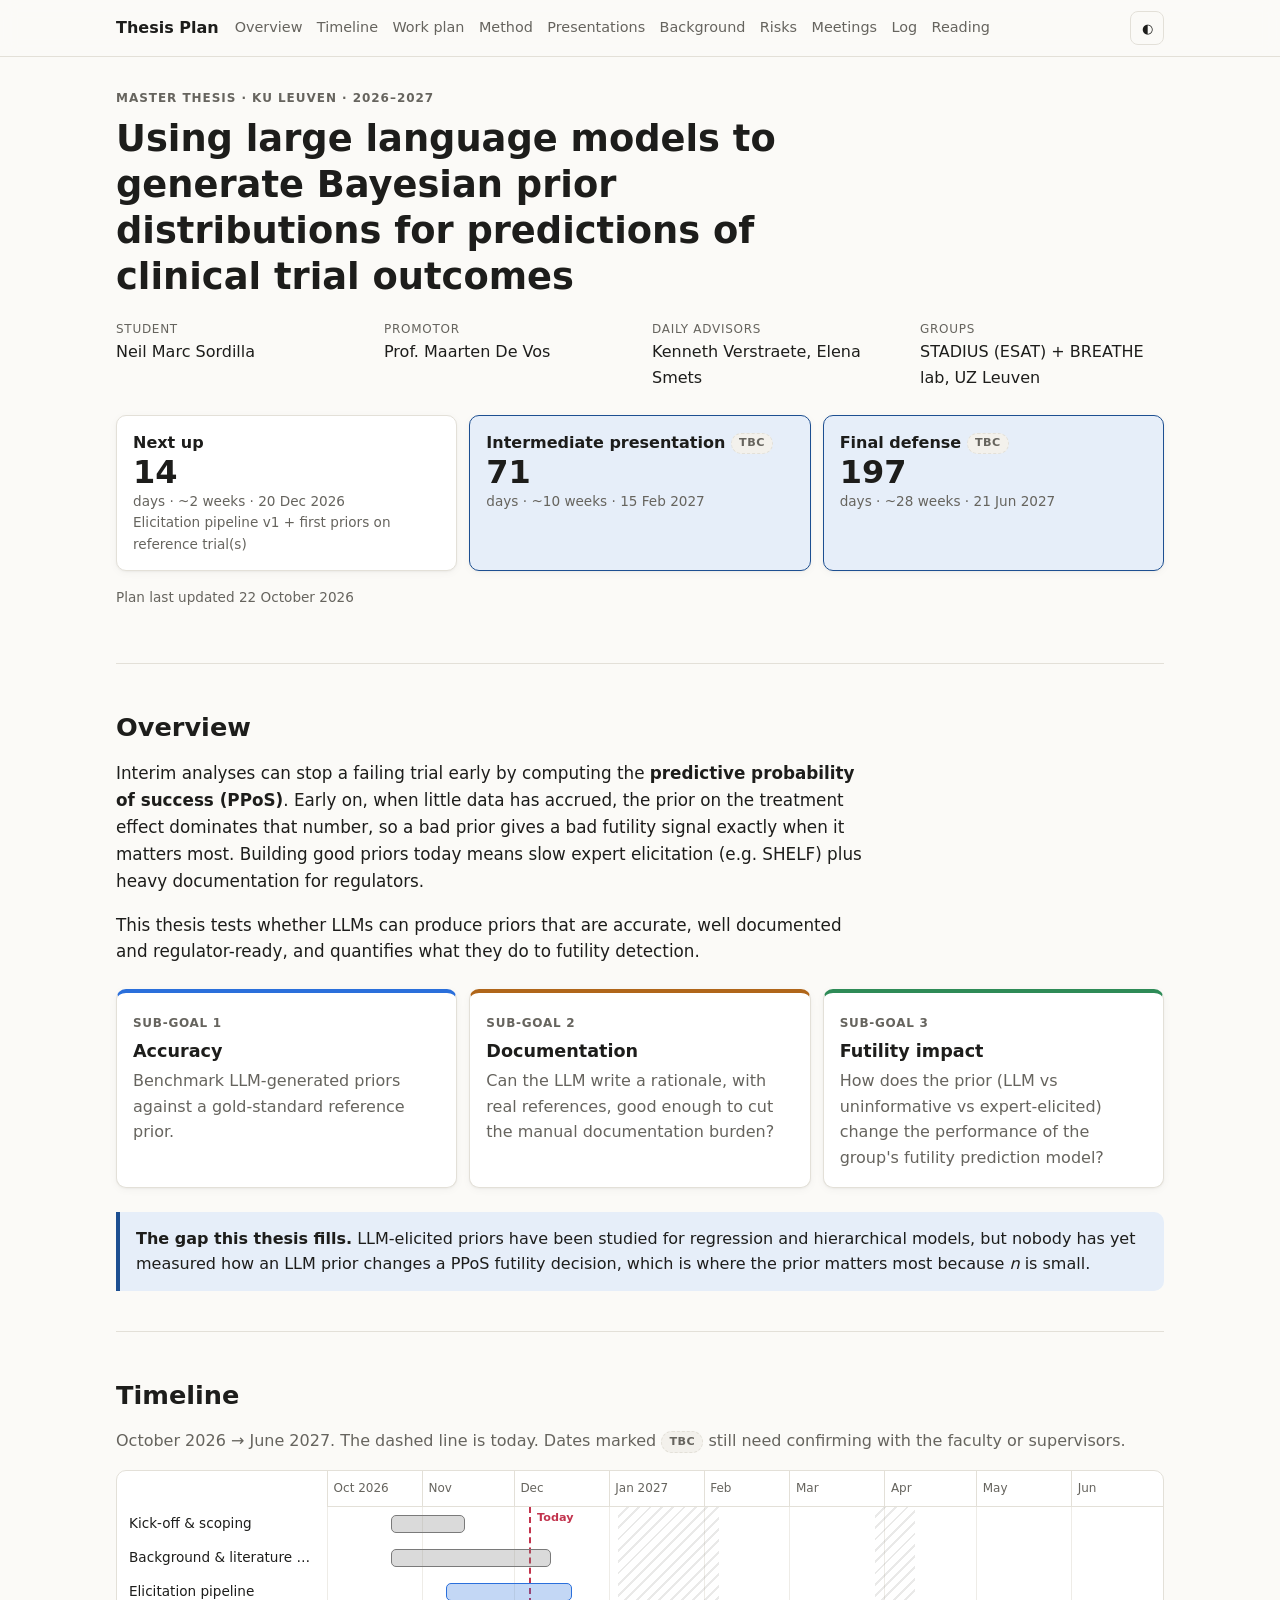
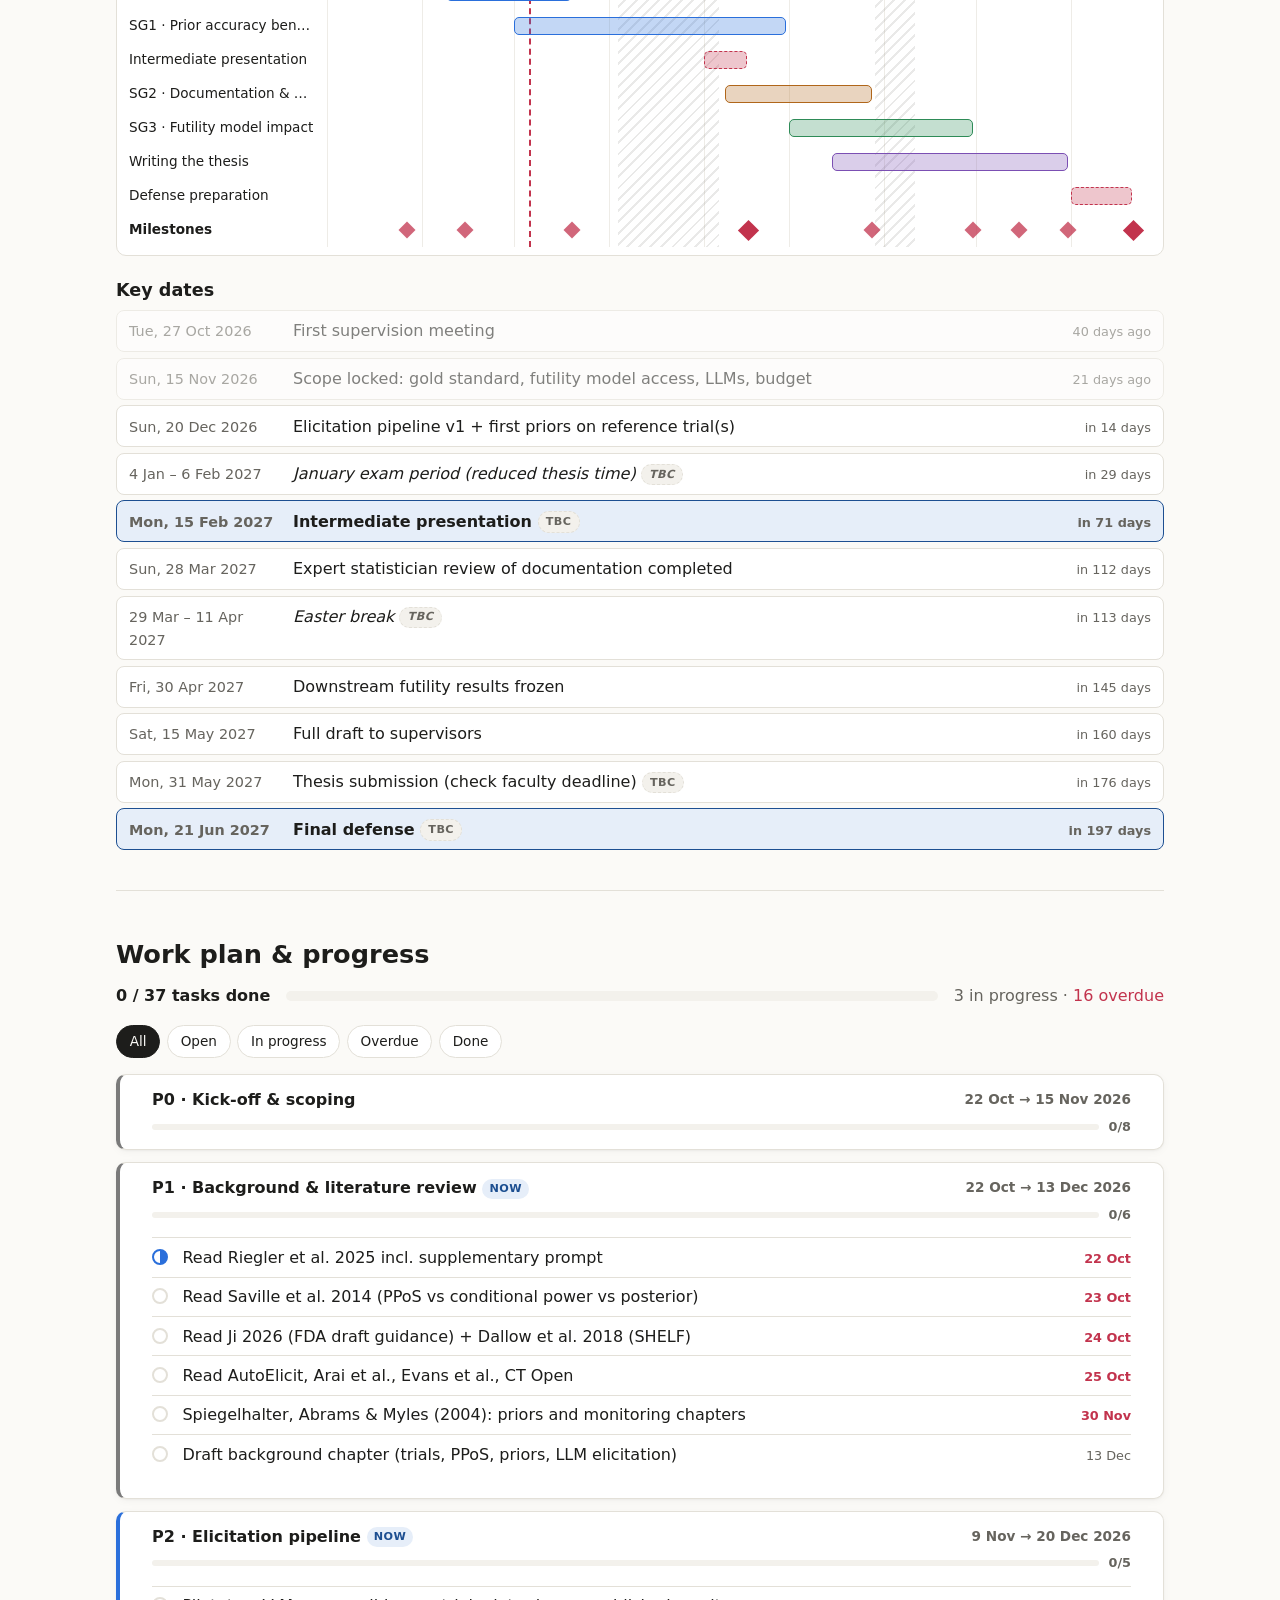
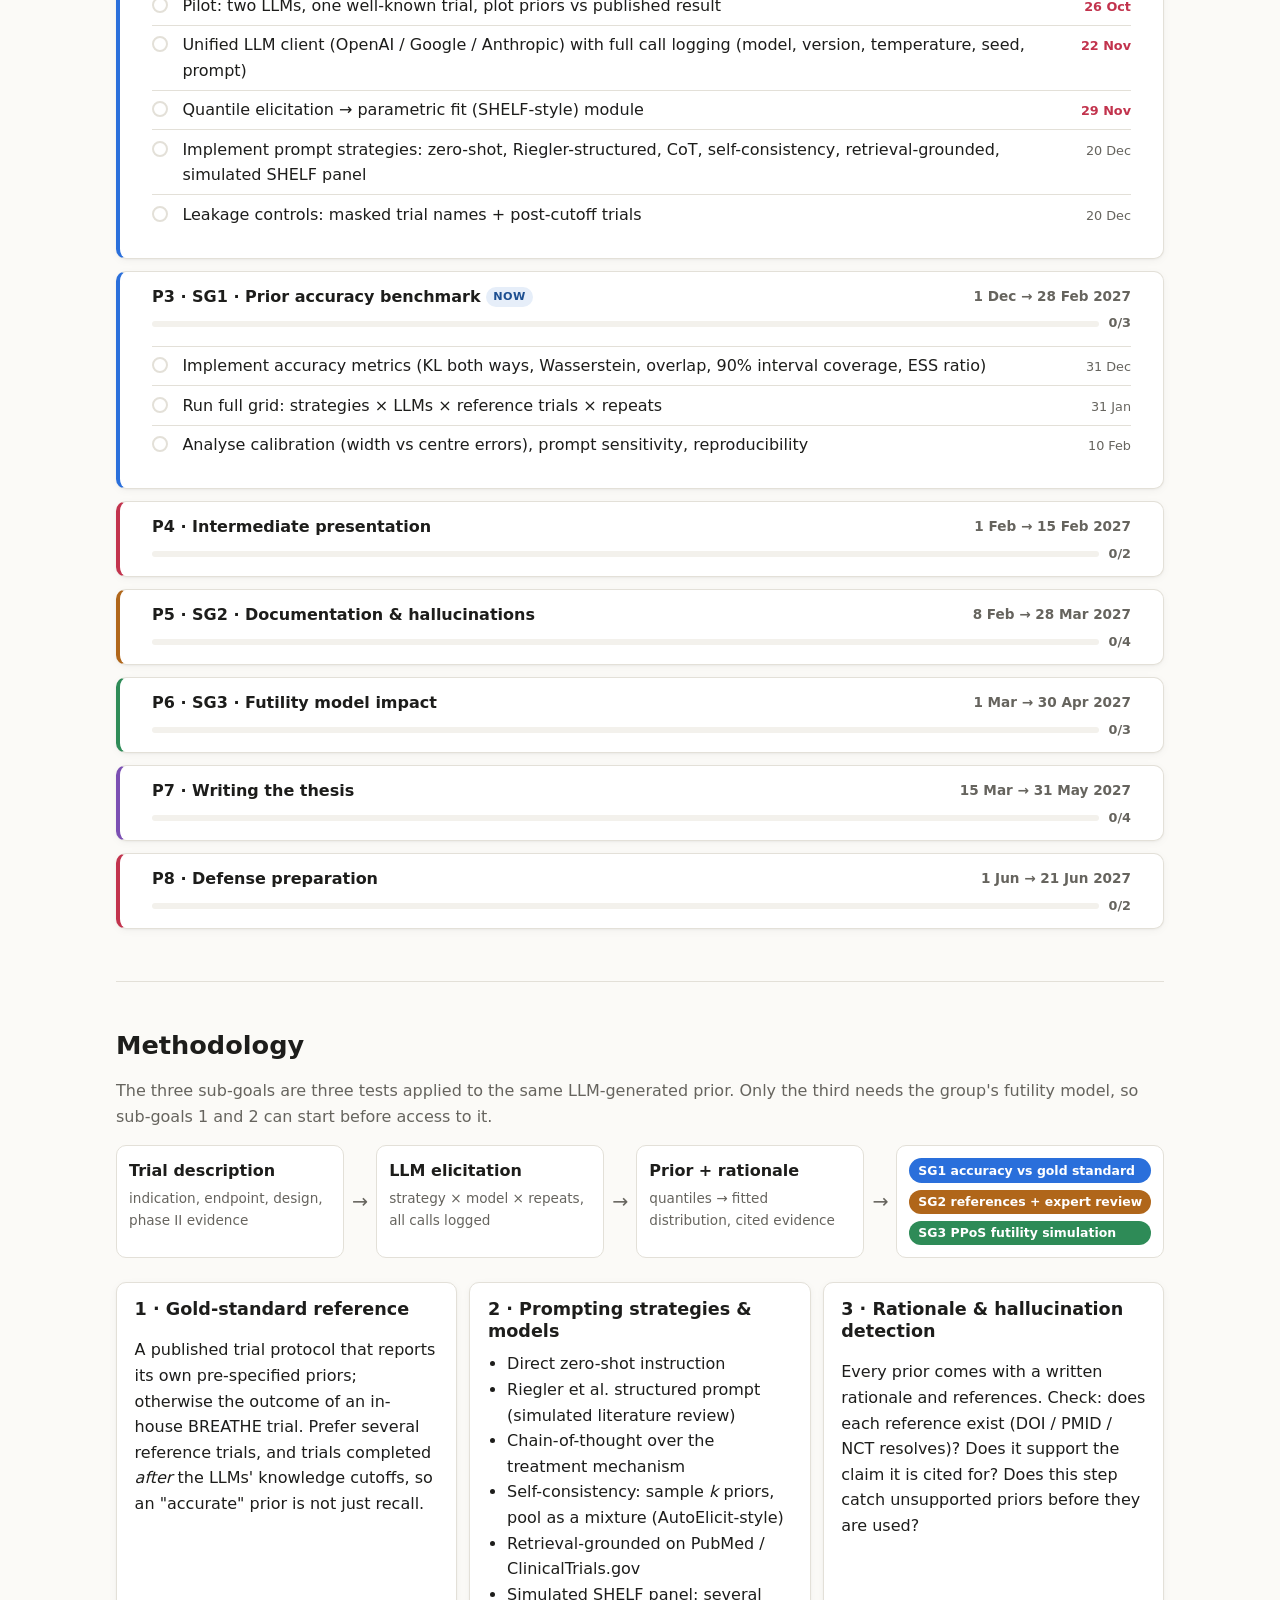
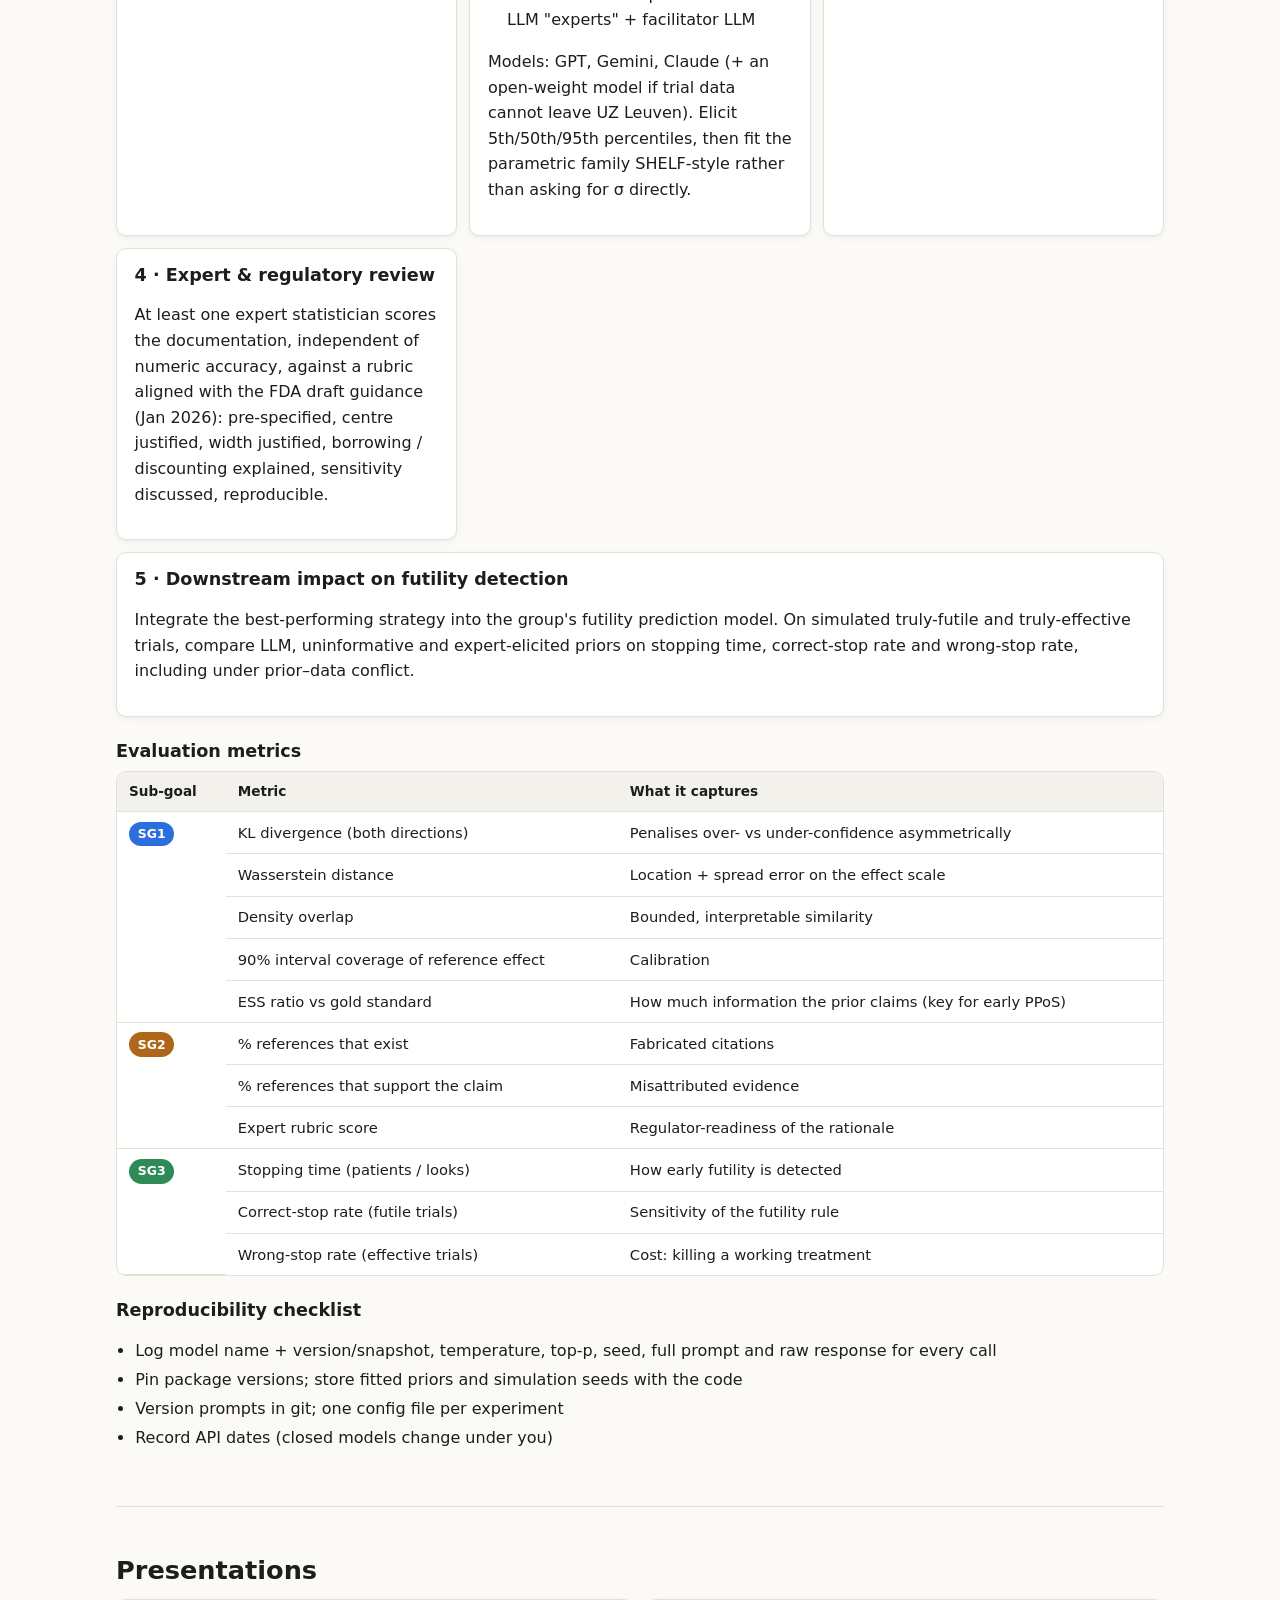
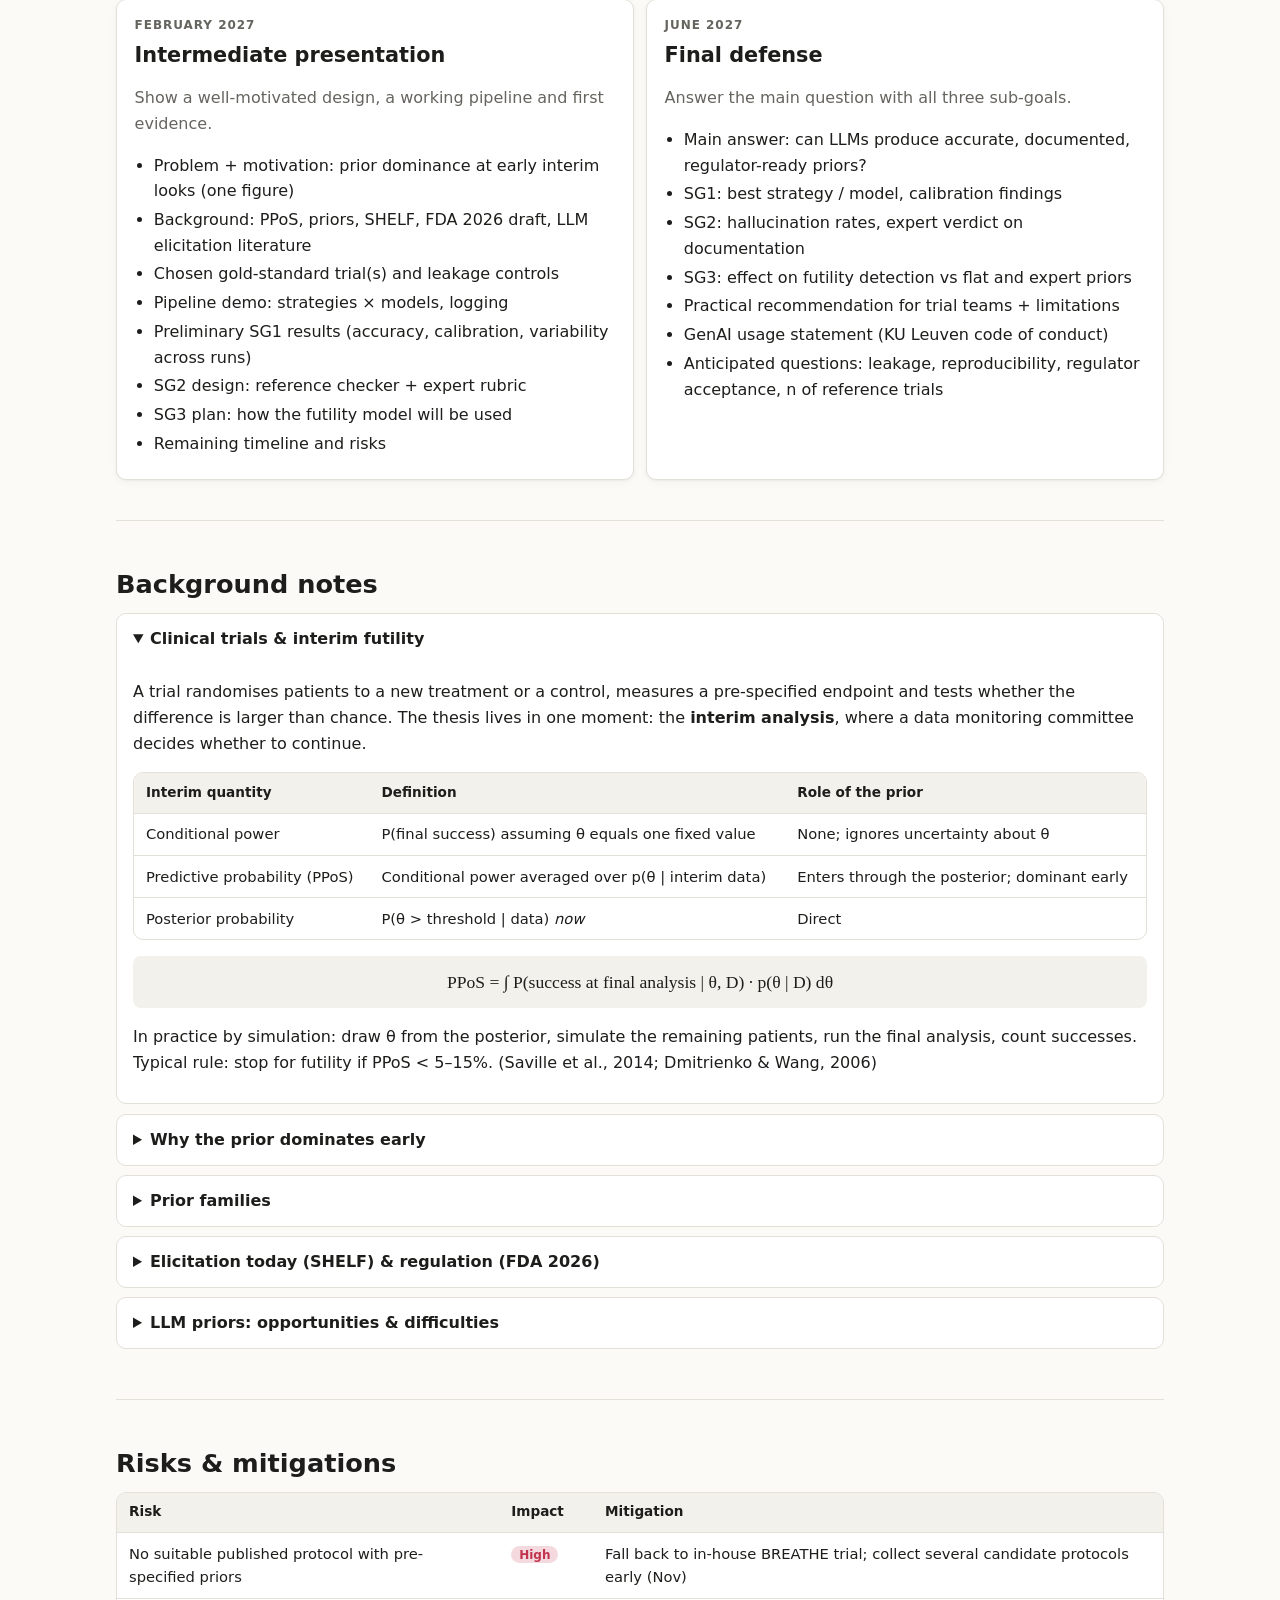
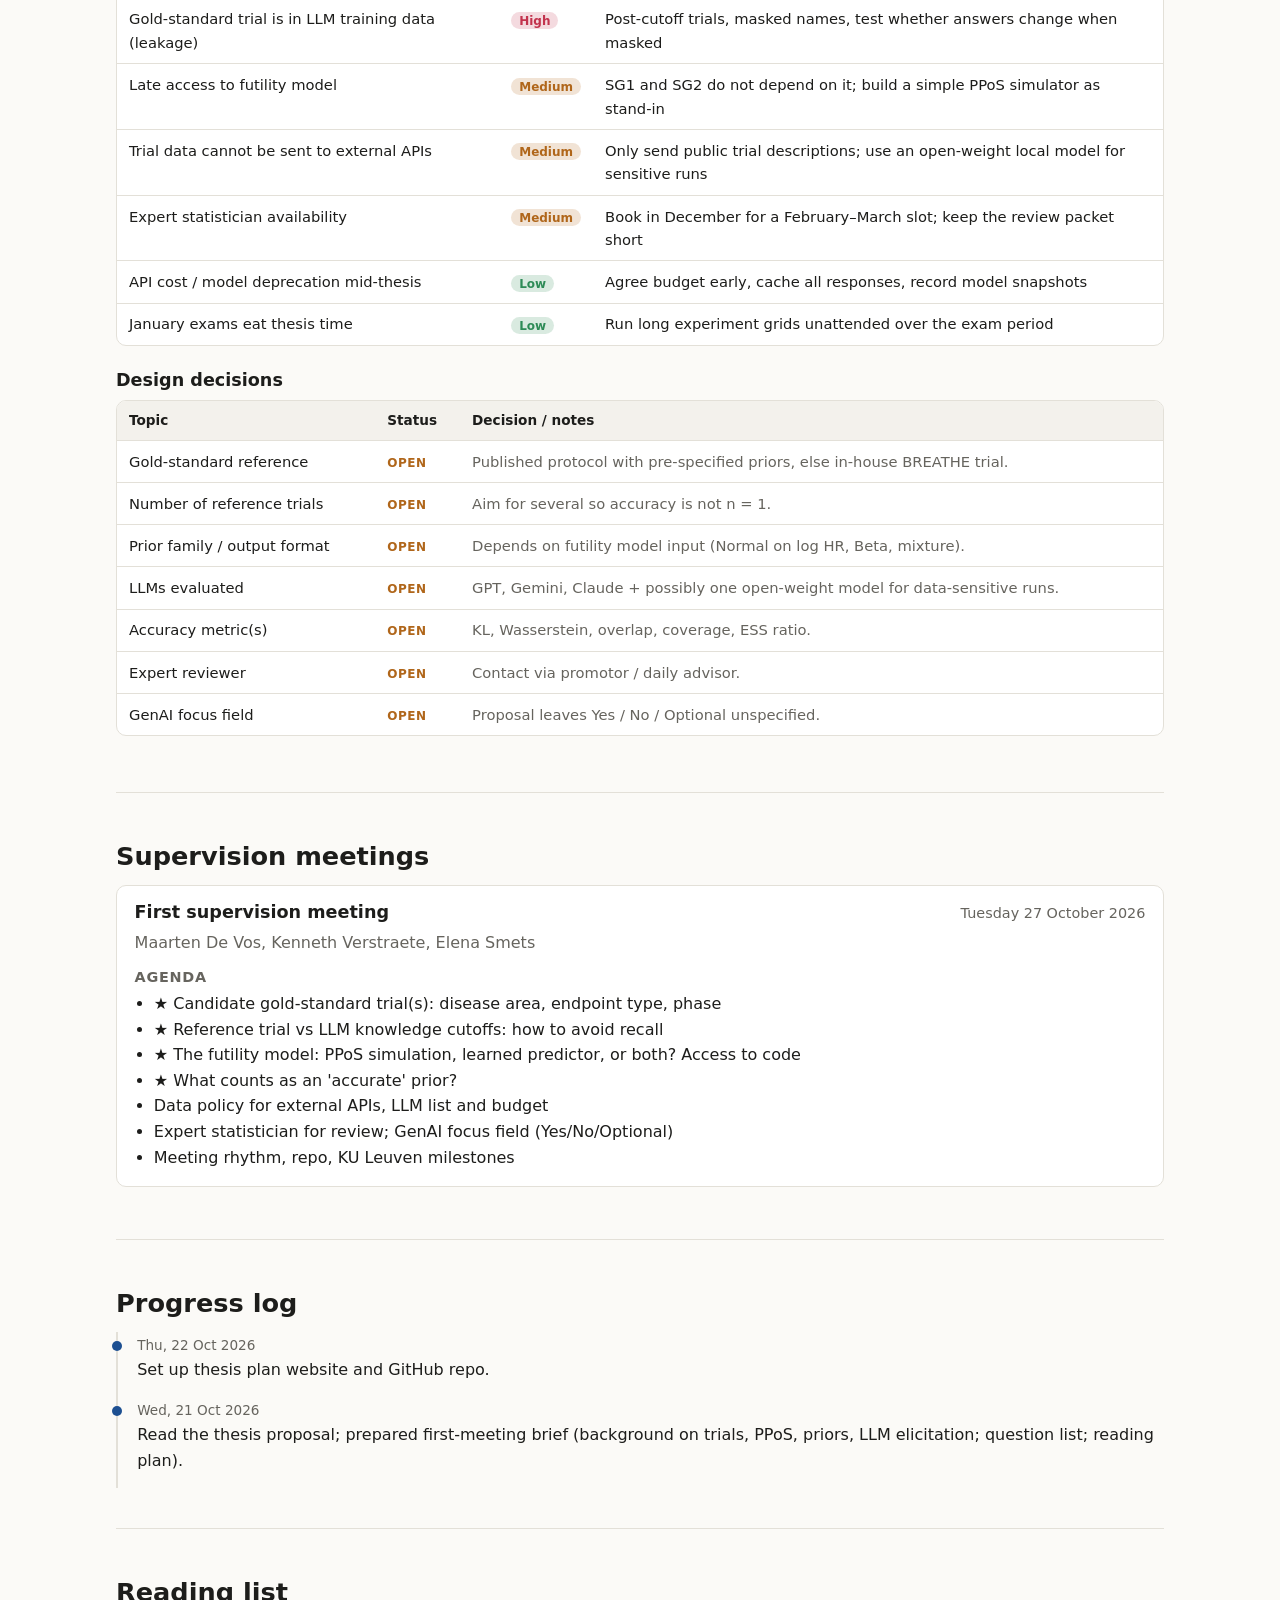
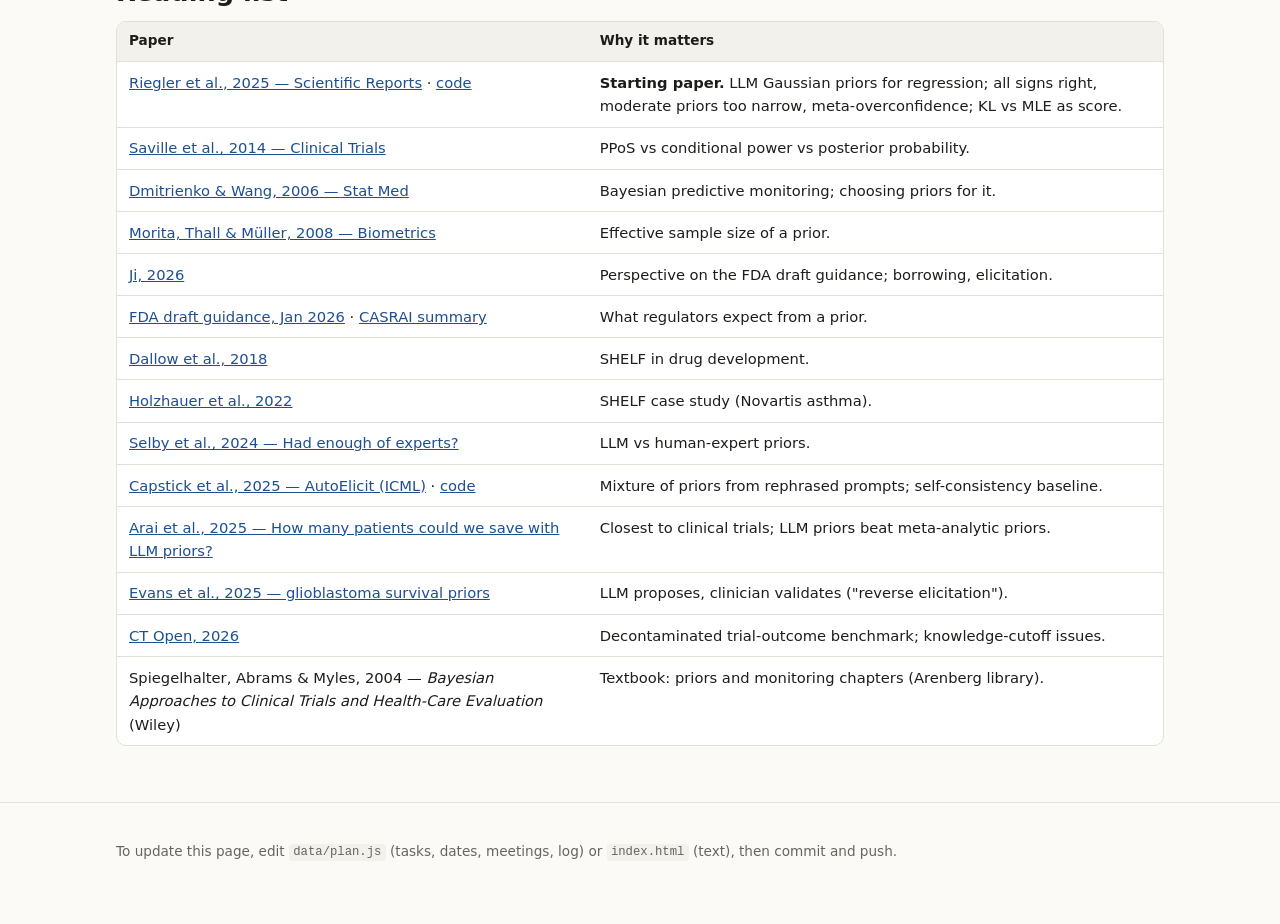
==== index.html @ 246ec93b "Initial thesis plan website Co-Authored-By: Claude Opus 5.5 <noreply@anthropic.com>" ====
<!doctype html>
<html lang="en">
<head>
  <meta charset="utf-8">
  <meta name="viewport" content="width=device-width, initial-scale=1">
  <title>Thesis Plan · LLM Priors</title>
  <meta name="description" content="Master thesis plan: using large language models to generate Bayesian prior distributions for predictions of clinical trial outcomes (KU Leuven, 2026–2027).">
  <link rel="stylesheet" href="assets/style.css">
  <script src="data/plan.js" defer></script>
  <script src="assets/app.js" defer></script>
</head>
<body>
  <header class="site-header">
    <div class="wrap header-inner">
      <a class="brand" href="#top">Thesis Plan</a>
      <nav class="nav" aria-label="Sections">
        <a href="#overview">Overview</a>
        <a href="#timeline">Timeline</a>
        <a href="#work">Work plan</a>
        <a href="#method">Method</a>
        <a href="#presentations">Presentations</a>
        <a href="#background">Background</a>
        <a href="#risks">Risks</a>
        <a href="#meetings">Meetings</a>
        <a href="#log">Log</a>
        <a href="#reading">Reading</a>
      </nav>
      <button class="theme-toggle" id="themeToggle" type="button" aria-label="Toggle dark mode">◐</button>
    </div>
  </header>

  <main id="top" class="wrap">
    <!-- HERO -->
    <section class="hero">
      <p class="eyebrow">Master thesis · KU Leuven · 2026–2027</p>
      <h1 id="thesisTitle">Using large language models to generate Bayesian prior distributions for predictions of clinical trial outcomes</h1>
      <dl class="people" id="people"></dl>
      <div class="countdowns" id="countdowns"></div>
      <p class="updated">Plan last updated <span id="lastUpdated"></span></p>
    </section>

    <!-- OVERVIEW -->
    <section id="overview">
      <h2>Overview</h2>
      <div class="lead">
        <p>Interim analyses can stop a failing trial early by computing the <strong>predictive probability of success (PPoS)</strong>. Early on, when little data has accrued, the prior on the treatment effect dominates that number, so a bad prior gives a bad futility signal exactly when it matters most. Building good priors today means slow expert elicitation (e.g. SHELF) plus heavy documentation for regulators.</p>
        <p>This thesis tests whether LLMs can produce priors that are accurate, well documented and regulator-ready, and quantifies what they do to futility detection.</p>
      </div>

      <div class="goals">
        <article class="goal sg1">
          <span class="tag">Sub-goal 1</span>
          <h3>Accuracy</h3>
          <p>Benchmark LLM-generated priors against a gold-standard reference prior.</p>
        </article>
        <article class="goal sg2">
          <span class="tag">Sub-goal 2</span>
          <h3>Documentation</h3>
          <p>Can the LLM write a rationale, with real references, good enough to cut the manual documentation burden?</p>
        </article>
        <article class="goal sg3">
          <span class="tag">Sub-goal 3</span>
          <h3>Futility impact</h3>
          <p>How does the prior (LLM vs uninformative vs expert-elicited) change the performance of the group's futility prediction model?</p>
        </article>
      </div>

      <div class="callout">
        <strong>The gap this thesis fills.</strong> LLM-elicited priors have been studied for regression and hierarchical models, but nobody has yet measured how an LLM prior changes a PPoS futility decision, which is where the prior matters most because <em>n</em> is small.
      </div>
    </section>

    <!-- TIMELINE -->
    <section id="timeline">
      <h2>Timeline</h2>
      <p class="muted">October 2026 → June 2027. The dashed line is today. Dates marked <span class="pill tbc">TBC</span> still need confirming with the faculty or supervisors.</p>
      <div class="gantt-scroll">
        <div class="gantt" id="gantt" role="img" aria-label="Gantt chart of thesis phases"></div>
      </div>
      <h3>Key dates</h3>
      <ol class="milestones" id="milestones"></ol>
    </section>

    <!-- WORK PLAN -->
    <section id="work">
      <h2>Work plan &amp; progress</h2>
      <div class="overall" id="overall"></div>
      <div class="filters" role="group" aria-label="Filter tasks">
        <button type="button" data-filter="all" class="active">All</button>
        <button type="button" data-filter="open">Open</button>
        <button type="button" data-filter="doing">In progress</button>
        <button type="button" data-filter="overdue">Overdue</button>
        <button type="button" data-filter="done">Done</button>
      </div>
      <div id="phases"></div>
    </section>

    <!-- METHOD -->
    <section id="method">
      <h2>Methodology</h2>
      <p class="muted">The three sub-goals are three tests applied to the same LLM-generated prior. Only the third needs the group's futility model, so sub-goals 1 and 2 can start before access to it.</p>

      <div class="flow" aria-label="Pipeline">
        <div class="flow-step"><b>Trial description</b><span>indication, endpoint, design, phase II evidence</span></div>
        <div class="flow-arrow">→</div>
        <div class="flow-step"><b>LLM elicitation</b><span>strategy × model × repeats, all calls logged</span></div>
        <div class="flow-arrow">→</div>
        <div class="flow-step"><b>Prior + rationale</b><span>quantiles → fitted distribution, cited evidence</span></div>
        <div class="flow-arrow">→</div>
        <div class="flow-step split">
          <span class="chip sg1">SG1 accuracy vs gold standard</span>
          <span class="chip sg2">SG2 references + expert review</span>
          <span class="chip sg3">SG3 PPoS futility simulation</span>
        </div>
      </div>

      <div class="grid2">
        <article class="card">
          <h3>1 · Gold-standard reference</h3>
          <p>A published trial protocol that reports its own pre-specified priors; otherwise the outcome of an in-house BREATHE trial. Prefer several reference trials, and trials completed <em>after</em> the LLMs' knowledge cutoffs, so an "accurate" prior is not just recall.</p>
        </article>
        <article class="card">
          <h3>2 · Prompting strategies &amp; models</h3>
          <ul>
            <li>Direct zero-shot instruction</li>
            <li>Riegler et al. structured prompt (simulated literature review)</li>
            <li>Chain-of-thought over the treatment mechanism</li>
            <li>Self-consistency: sample <em>k</em> priors, pool as a mixture (AutoElicit-style)</li>
            <li>Retrieval-grounded on PubMed / ClinicalTrials.gov</li>
            <li>Simulated SHELF panel: several LLM "experts" + facilitator LLM</li>
          </ul>
          <p>Models: GPT, Gemini, Claude (+ an open-weight model if trial data cannot leave UZ Leuven). Elicit 5th/50th/95th percentiles, then fit the parametric family SHELF-style rather than asking for σ directly.</p>
        </article>
        <article class="card">
          <h3>3 · Rationale &amp; hallucination detection</h3>
          <p>Every prior comes with a written rationale and references. Check: does each reference exist (DOI / PMID / NCT resolves)? Does it support the claim it is cited for? Does this step catch unsupported priors before they are used?</p>
        </article>
        <article class="card">
          <h3>4 · Expert &amp; regulatory review</h3>
          <p>At least one expert statistician scores the documentation, independent of numeric accuracy, against a rubric aligned with the FDA draft guidance (Jan 2026): pre-specified, centre justified, width justified, borrowing / discounting explained, sensitivity discussed, reproducible.</p>
        </article>
        <article class="card wide">
          <h3>5 · Downstream impact on futility detection</h3>
          <p>Integrate the best-performing strategy into the group's futility prediction model. On simulated truly-futile and truly-effective trials, compare LLM, uninformative and expert-elicited priors on stopping time, correct-stop rate and wrong-stop rate, including under prior–data conflict.</p>
        </article>
      </div>

      <h3>Evaluation metrics</h3>
      <div class="table-wrap">
        <table>
          <thead><tr><th>Sub-goal</th><th>Metric</th><th>What it captures</th></tr></thead>
          <tbody>
            <tr><td rowspan="5"><span class="chip sg1">SG1</span></td><td>KL divergence (both directions)</td><td>Penalises over- vs under-confidence asymmetrically</td></tr>
            <tr><td>Wasserstein distance</td><td>Location + spread error on the effect scale</td></tr>
            <tr><td>Density overlap</td><td>Bounded, interpretable similarity</td></tr>
            <tr><td>90% interval coverage of reference effect</td><td>Calibration</td></tr>
            <tr><td>ESS ratio vs gold standard</td><td>How much information the prior claims (key for early PPoS)</td></tr>
            <tr><td rowspan="3"><span class="chip sg2">SG2</span></td><td>% references that exist</td><td>Fabricated citations</td></tr>
            <tr><td>% references that support the claim</td><td>Misattributed evidence</td></tr>
            <tr><td>Expert rubric score</td><td>Regulator-readiness of the rationale</td></tr>
            <tr><td rowspan="3"><span class="chip sg3">SG3</span></td><td>Stopping time (patients / looks)</td><td>How early futility is detected</td></tr>
            <tr><td>Correct-stop rate (futile trials)</td><td>Sensitivity of the futility rule</td></tr>
            <tr><td>Wrong-stop rate (effective trials)</td><td>Cost: killing a working treatment</td></tr>
          </tbody>
        </table>
      </div>

      <h3>Reproducibility checklist</h3>
      <ul class="checklist">
        <li>Log model name + version/snapshot, temperature, top-p, seed, full prompt and raw response for every call</li>
        <li>Pin package versions; store fitted priors and simulation seeds with the code</li>
        <li>Version prompts in git; one config file per experiment</li>
        <li>Record API dates (closed models change under you)</li>
      </ul>
    </section>

    <!-- PRESENTATIONS -->
    <section id="presentations">
      <h2>Presentations</h2>
      <div class="grid2">
        <article class="card pres">
          <p class="eyebrow">February 2027</p>
          <h3>Intermediate presentation</h3>
          <p class="muted">Show a well-motivated design, a working pipeline and first evidence.</p>
          <ul class="checklist">
            <li>Problem + motivation: prior dominance at early interim looks (one figure)</li>
            <li>Background: PPoS, priors, SHELF, FDA 2026 draft, LLM elicitation literature</li>
            <li>Chosen gold-standard trial(s) and leakage controls</li>
            <li>Pipeline demo: strategies × models, logging</li>
            <li>Preliminary SG1 results (accuracy, calibration, variability across runs)</li>
            <li>SG2 design: reference checker + expert rubric</li>
            <li>SG3 plan: how the futility model will be used</li>
            <li>Remaining timeline and risks</li>
          </ul>
        </article>
        <article class="card pres">
          <p class="eyebrow">June 2027</p>
          <h3>Final defense</h3>
          <p class="muted">Answer the main question with all three sub-goals.</p>
          <ul class="checklist">
            <li>Main answer: can LLMs produce accurate, documented, regulator-ready priors?</li>
            <li>SG1: best strategy / model, calibration findings</li>
            <li>SG2: hallucination rates, expert verdict on documentation</li>
            <li>SG3: effect on futility detection vs flat and expert priors</li>
            <li>Practical recommendation for trial teams + limitations</li>
            <li>GenAI usage statement (KU Leuven code of conduct)</li>
            <li>Anticipated questions: leakage, reproducibility, regulator acceptance, n of reference trials</li>
          </ul>
        </article>
      </div>
    </section>

    <!-- BACKGROUND -->
    <section id="background">
      <h2>Background notes</h2>

      <details open>
        <summary>Clinical trials &amp; interim futility</summary>
        <p>A trial randomises patients to a new treatment or a control, measures a pre-specified endpoint and tests whether the difference is larger than chance. The thesis lives in one moment: the <strong>interim analysis</strong>, where a data monitoring committee decides whether to continue.</p>
        <div class="table-wrap">
          <table>
            <thead><tr><th>Interim quantity</th><th>Definition</th><th>Role of the prior</th></tr></thead>
            <tbody>
              <tr><td>Conditional power</td><td>P(final success) assuming θ equals one fixed value</td><td>None; ignores uncertainty about θ</td></tr>
              <tr><td>Predictive probability (PPoS)</td><td>Conditional power averaged over p(θ | interim data)</td><td>Enters through the posterior; dominant early</td></tr>
              <tr><td>Posterior probability</td><td>P(θ &gt; threshold | data) <em>now</em></td><td>Direct</td></tr>
            </tbody>
          </table>
        </div>
        <div class="formula">PPoS = ∫ P(success at final analysis | θ, D) · p(θ | D) dθ</div>
        <p>In practice by simulation: draw θ from the posterior, simulate the remaining patients, run the final analysis, count successes. Typical rule: stop for futility if PPoS &lt; 5–15%. (Saville et al., 2014; Dmitrienko &amp; Wang, 2006)</p>
      </details>

      <details>
        <summary>Why the prior dominates early</summary>
        <p>Normal outcome, prior mean μ<sub>0</sub> worth n<sub>0</sub> patients, observed mean x̄ from n patients:</p>
        <div class="formula">posterior mean = (n<sub>0</sub>·μ<sub>0</sub> + n·x̄) / (n<sub>0</sub> + n)</div>
        <p>With a prior worth 40 patients, an interim look at 20 patients puts two thirds of the weight on the prior; at 400 patients it is under 10%. For a Beta(a<sub>0</sub>, b<sub>0</sub>) prior on a response rate, a<sub>0</sub> + b<sub>0</sub> plays the role of n<sub>0</sub>. This is the <strong>effective sample size</strong> (Morita, Thall &amp; Müller, 2008).</p>
      </details>

      <details>
        <summary>Prior families</summary>
        <div class="table-wrap">
          <table>
            <thead><tr><th>Prior</th><th>Idea</th><th>Relevance</th></tr></thead>
            <tbody>
              <tr><td>Non-informative / flat</td><td>Very wide, let the data speak</td><td>Comparison arm in SG3</td></tr>
              <tr><td>Weakly informative</td><td>Rules out absurd values, centre often 0</td><td>What LLMs often default to</td></tr>
              <tr><td>Informative (historical)</td><td>From earlier trials / meta-analyses</td><td>Gold standard may look like this</td></tr>
              <tr><td>Expert-elicited</td><td>Structured expert judgement (SHELF)</td><td>Comparison arm in SG3</td></tr>
              <tr><td>Skeptical / enthusiastic</td><td>Centred on no effect / hoped-for effect</td><td>Sensitivity analyses regulators like</td></tr>
              <tr><td>Power prior</td><td>Historical likelihood raised to α<sub>0</sub> ∈ [0,1]</td><td>A dial an LLM could justify</td></tr>
              <tr><td>Robust MAP / mixture</td><td>w·informative + (1−w)·vague</td><td>Natural hedge for an LLM prior; robust to prior–data conflict</td></tr>
            </tbody>
          </table>
        </div>
      </details>

      <details>
        <summary>Elicitation today (SHELF) &amp; regulation (FDA 2026)</summary>
        <p><strong>SHELF</strong>: train experts, elicit private judgements (quantiles, tertiles, roulette), discuss, agree a consensus prior, write a full record (Dallow et al., 2018). Works well (Holzhauer et al., 2022) but needs trained experts and a facilitator per trial; that cost is what the thesis wants to cut. The R package <code>SHELF</code> fits distributions to elicited quantiles.</p>
        <p><strong>FDA draft guidance</strong> <em>Use of Bayesian Methodology in Clinical Trials of Drug and Biological Products</em> (12 Jan 2026): priors pre-specified with written rationale; discounting and sensitivity analyses for prior–data conflict; operating characteristics by simulation; reproducibility (software, code, seeds). Early futility decisions are named as a use case.</p>
      </details>

      <details>
        <summary>LLM priors: opportunities &amp; difficulties</summary>
        <div class="grid2">
          <div>
            <h4>Opportunities</h4>
            <ul>
              <li>Minutes instead of a multi-week workshop</li>
              <li>Broad literature knowledge; converts OR / HR / rates on the fly</li>
              <li>Writes the rationale regulators ask for</li>
              <li>Ensembles of models / prompts act like an expert panel</li>
              <li>Retrieval and tools ground claims in real evidence</li>
            </ul>
          </div>
          <div>
            <h4>Difficulties</h4>
            <ul>
              <li>Calibration: too narrow or uselessly wide</li>
              <li>Hallucinated or misattributed evidence</li>
              <li>Memorisation / leakage of trial results</li>
              <li>Non-determinism vs pre-specification</li>
              <li>Prompt sensitivity and anchoring</li>
              <li>Numeracy across effect scales</li>
              <li>Publication-driven optimism, the wrong direction for futility</li>
            </ul>
          </div>
        </div>
      </details>
    </section>

    <!-- RISKS -->
    <section id="risks">
      <h2>Risks &amp; mitigations</h2>
      <div class="table-wrap">
        <table>
          <thead><tr><th>Risk</th><th>Impact</th><th>Mitigation</th></tr></thead>
          <tbody>
            <tr><td>No suitable published protocol with pre-specified priors</td><td><span class="sev high">High</span></td><td>Fall back to in-house BREATHE trial; collect several candidate protocols early (Nov)</td></tr>
            <tr><td>Gold-standard trial is in LLM training data (leakage)</td><td><span class="sev high">High</span></td><td>Post-cutoff trials, masked names, test whether answers change when masked</td></tr>
            <tr><td>Late access to futility model</td><td><span class="sev med">Medium</span></td><td>SG1 and SG2 do not depend on it; build a simple PPoS simulator as stand-in</td></tr>
            <tr><td>Trial data cannot be sent to external APIs</td><td><span class="sev med">Medium</span></td><td>Only send public trial descriptions; use an open-weight local model for sensitive runs</td></tr>
            <tr><td>Expert statistician availability</td><td><span class="sev med">Medium</span></td><td>Book in December for a February–March slot; keep the review packet short</td></tr>
            <tr><td>API cost / model deprecation mid-thesis</td><td><span class="sev low">Low</span></td><td>Agree budget early, cache all responses, record model snapshots</td></tr>
            <tr><td>January exams eat thesis time</td><td><span class="sev low">Low</span></td><td>Run long experiment grids unattended over the exam period</td></tr>
          </tbody>
        </table>
      </div>

      <h3>Design decisions</h3>
      <div class="table-wrap">
        <table>
          <thead><tr><th>Topic</th><th>Status</th><th>Decision / notes</th></tr></thead>
          <tbody id="decisions"></tbody>
        </table>
      </div>
    </section>

    <!-- MEETINGS -->
    <section id="meetings">
      <h2>Supervision meetings</h2>
      <div id="meetingList"></div>
    </section>

    <!-- LOG -->
    <section id="log">
      <h2>Progress log</h2>
      <ol class="log" id="logList"></ol>
    </section>

    <!-- READING -->
    <section id="reading">
      <h2>Reading list</h2>
      <div class="table-wrap">
        <table class="reading">
          <thead><tr><th>Paper</th><th>Why it matters</th></tr></thead>
          <tbody>
            <tr><td><a href="https://www.nature.com/articles/s41598-025-18425-9">Riegler et al., 2025 — Scientific Reports</a> · <a href="https://github.com/hugohammer/LLM-priors">code</a></td><td><strong>Starting paper.</strong> LLM Gaussian priors for regression; all signs right, moderate priors too narrow, meta-overconfidence; KL vs MLE as score.</td></tr>
            <tr><td><a href="https://pmc.ncbi.nlm.nih.gov/articles/PMC4247348">Saville et al., 2014 — Clinical Trials</a></td><td>PPoS vs conditional power vs posterior probability.</td></tr>
            <tr><td><a href="https://www.ncbi.nlm.nih.gov/pubmed/16007570">Dmitrienko &amp; Wang, 2006 — Stat Med</a></td><td>Bayesian predictive monitoring; choosing priors for it.</td></tr>
            <tr><td><a href="https://doi.org/10.1111/j.1541-0420.2007.00888.x">Morita, Thall &amp; Müller, 2008 — Biometrics</a></td><td>Effective sample size of a prior.</td></tr>
            <tr><td><a href="https://arxiv.org/html/2601.14701v1">Ji, 2026</a></td><td>Perspective on the FDA draft guidance; borrowing, elicitation.</td></tr>
            <tr><td><a href="https://www.fda.gov/regulatory-information/search-fda-guidance-documents/use-bayesian-methodology-clinical-trials-drug-and-biological-products">FDA draft guidance, Jan 2026</a> · <a href="https://casrai.org/news/fda-draft-guidance-bayesian-methodology-clinical-trials-2026">CASRAI summary</a></td><td>What regulators expect from a prior.</td></tr>
            <tr><td><a href="https://arxiv.org/pdf/1708.09823">Dallow et al., 2018</a></td><td>SHELF in drug development.</td></tr>
            <tr><td><a href="https://tonyohagan.co.uk/academic/abs/NovartisSHELF.html">Holzhauer et al., 2022</a></td><td>SHELF case study (Novartis asthma).</td></tr>
            <tr><td><a href="https://arxiv.org/abs/2402.07770v2">Selby et al., 2024 — Had enough of experts?</a></td><td>LLM vs human-expert priors.</td></tr>
            <tr><td><a href="https://proceedings.mlr.press/v267/capstick25a.html">Capstick et al., 2025 — AutoElicit (ICML)</a> · <a href="https://github.com/alexcapstick/llm-elicited-priors">code</a></td><td>Mixture of priors from rephrased prompts; self-consistency baseline.</td></tr>
            <tr><td><a href="https://arxiv.org/abs/2509.04250">Arai et al., 2025 — How many patients could we save with LLM priors?</a></td><td>Closest to clinical trials; LLM priors beat meta-analytic priors.</td></tr>
            <tr><td><a href="https://arxiv.org/pdf/2511.01778">Evans et al., 2025 — glioblastoma survival priors</a></td><td>LLM proposes, clinician validates ("reverse elicitation").</td></tr>
            <tr><td><a href="https://www.alphaxiv.org/abs/2604.16742">CT Open, 2026</a></td><td>Decontaminated trial-outcome benchmark; knowledge-cutoff issues.</td></tr>
            <tr><td>Spiegelhalter, Abrams &amp; Myles, 2004 — <em>Bayesian Approaches to Clinical Trials and Health-Care Evaluation</em> (Wiley)</td><td>Textbook: priors and monitoring chapters (Arenberg library).</td></tr>
          </tbody>
        </table>
      </div>
    </section>
  </main>

  <footer class="site-footer">
    <div class="wrap">
      <p>To update this page, edit <code>data/plan.js</code> (tasks, dates, meetings, log) or <code>index.html</code> (text), then commit and push.</p>
    </div>
  </footer>
</body>
</html>
---- assets/style.css ----
:root {
  --bg: #fbfaf7;
  --surface: #ffffff;
  --surface-2: #f3f1ec;
  --text: #1d1d1b;
  --muted: #66645e;
  --border: #e3e0d8;
  --accent: #1d4f91;      /* KU Leuven-ish blue */
  --accent-soft: #e6eef9;
  --sg1: #2a6fdb;
  --sg2: #b0661a;
  --sg3: #2e8b57;
  --setup: #7a7a7a;
  --writing: #7b4fb3;
  --milestone: #c2334d;
  --done: #2e8b57;
  --doing: #2a6fdb;
  --blocked: #c2334d;
  --today: #c2334d;
  --radius: 10px;
  --shadow: 0 1px 2px rgba(0,0,0,.04), 0 2px 8px rgba(0,0,0,.04);
  color-scheme: light;
}
@media (prefers-color-scheme: dark) {
  :root:not([data-theme="light"]) {
    --bg: #141412; --surface: #1c1c1a; --surface-2: #252522; --text: #ecebe6;
    --muted: #a3a19a; --border: #34332f; --accent: #7fa8e6; --accent-soft: #1e2a3d;
    --sg1: #6d9ff0; --sg2: #e09a52; --sg3: #5cbf86; --setup: #9a9a9a; --writing: #ad8be0;
    --milestone: #ec6a80; --done: #5cbf86; --doing: #6d9ff0; --blocked: #ec6a80; --today: #ec6a80;
    color-scheme: dark;
  }
}
:root[data-theme="dark"] {
  --bg: #141412; --surface: #1c1c1a; --surface-2: #252522; --text: #ecebe6;
  --muted: #a3a19a; --border: #34332f; --accent: #7fa8e6; --accent-soft: #1e2a3d;
  --sg1: #6d9ff0; --sg2: #e09a52; --sg3: #5cbf86; --setup: #9a9a9a; --writing: #ad8be0;
  --milestone: #ec6a80; --done: #5cbf86; --doing: #6d9ff0; --blocked: #ec6a80; --today: #ec6a80;
  color-scheme: dark;
}

* { box-sizing: border-box; }
html { scroll-behavior: smooth; scroll-padding-top: 72px; }
body {
  margin: 0; background: var(--bg); color: var(--text);
  font: 16px/1.6 system-ui, -apple-system, "Segoe UI", Roboto, "Helvetica Neue", Arial, sans-serif;
}
.wrap { max-width: 1080px; margin: 0 auto; padding: 0 16px; }
a { color: var(--accent); }
code { background: var(--surface-2); padding: .1em .35em; border-radius: 4px; font-size: .9em; }
h1, h2, h3, h4 { line-height: 1.25; }
h2 { font-size: 1.6rem; margin: 0 0 .75rem; padding-top: .5rem; }
h3 { font-size: 1.1rem; margin: 1.5rem 0 .5rem; }
section { padding: 2.5rem 0; border-top: 1px solid var(--border); }
section.hero { border-top: 0; padding-top: 2rem; }
.muted { color: var(--muted); }
.eyebrow { text-transform: uppercase; letter-spacing: .08em; font-size: .75rem; color: var(--muted); margin: 0 0 .5rem; font-weight: 600; }

/* Header */
.site-header {
  position: sticky; top: 0; z-index: 10;
  background: color-mix(in srgb, var(--bg) 88%, transparent);
  backdrop-filter: blur(8px); border-bottom: 1px solid var(--border);
}
.header-inner { display: flex; align-items: center; gap: 1rem; height: 56px; }
.brand { font-weight: 700; text-decoration: none; color: var(--text); white-space: nowrap; }
.nav { display: flex; gap: .9rem; overflow-x: auto; flex: 1; scrollbar-width: none; }
.nav::-webkit-scrollbar { display: none; }
.nav a { color: var(--muted); text-decoration: none; font-size: .9rem; white-space: nowrap; }
.nav a:hover { color: var(--text); }
.theme-toggle { background: none; border: 1px solid var(--border); color: var(--text); border-radius: 8px; width: 34px; height: 34px; cursor: pointer; flex: none; }

/* Hero */
.hero h1 { font-size: clamp(1.5rem, 3.5vw, 2.3rem); margin: 0 0 1.25rem; max-width: 30ch; }
.people { display: grid; grid-template-columns: repeat(auto-fit, minmax(200px, 1fr)); gap: .5rem 1.5rem; margin: 0 0 1.5rem; }
.people div { display: flex; flex-direction: column; }
.people dt { font-size: .75rem; color: var(--muted); text-transform: uppercase; letter-spacing: .06em; }
.people dd { margin: 0; }
.countdowns { display: grid; grid-template-columns: repeat(auto-fit, minmax(180px, 1fr)); gap: .75rem; }
.count {
  background: var(--surface); border: 1px solid var(--border); border-radius: var(--radius);
  padding: .9rem 1rem; box-shadow: var(--shadow);
}
.count .n { font-size: 2rem; font-weight: 700; font-variant-numeric: tabular-nums; line-height: 1.1; }
.count .lbl { font-weight: 600; }
.count .d { color: var(--muted); font-size: .85rem; }
.count.highlight { border-color: var(--accent); background: var(--accent-soft); }
.updated { color: var(--muted); font-size: .85rem; margin-top: 1rem; }

/* Overview */
.lead p { font-size: 1.05rem; max-width: 70ch; }
.goals { display: grid; grid-template-columns: repeat(auto-fit, minmax(240px, 1fr)); gap: .75rem; margin: 1.5rem 0; }
.goal { background: var(--surface); border: 1px solid var(--border); border-top: 4px solid; border-radius: var(--radius); padding: 1rem; box-shadow: var(--shadow); }
.goal h3 { margin: .35rem 0; }
.goal p { margin: 0; color: var(--muted); }
.goal.sg1 { border-top-color: var(--sg1); } .goal.sg2 { border-top-color: var(--sg2); } .goal.sg3 { border-top-color: var(--sg3); }
.tag { font-size: .75rem; font-weight: 600; color: var(--muted); text-transform: uppercase; letter-spacing: .06em; }
.callout { border-left: 4px solid var(--accent); background: var(--accent-soft); padding: .9rem 1rem; border-radius: 0 var(--radius) var(--radius) 0; }

/* Pills / chips */
.pill { display: inline-block; font-size: .7rem; font-weight: 700; padding: .05rem .45rem; border-radius: 999px; letter-spacing: .04em; vertical-align: middle; }
.pill.tbc { background: var(--surface-2); color: var(--muted); border: 1px dashed var(--border); }
.chip { display: inline-block; font-size: .78rem; font-weight: 600; padding: .15rem .55rem; border-radius: 999px; color: #fff; white-space: nowrap; }
.chip.sg1 { background: var(--sg1); } .chip.sg2 { background: var(--sg2); } .chip.sg3 { background: var(--sg3); }

/* Gantt */
.gantt-scroll { overflow-x: auto; border: 1px solid var(--border); border-radius: var(--radius); background: var(--surface); }
.gantt { position: relative; min-width: 760px; padding: 0 0 .5rem; }
.g-months { display: grid; margin-left: 210px; border-bottom: 1px solid var(--border); }
.g-month { font-size: .75rem; color: var(--muted); padding: .5rem .35rem; border-left: 1px solid var(--border); white-space: nowrap; overflow: hidden; }
.g-row { display: flex; align-items: center; height: 34px; }
.g-label { width: 210px; flex: none; padding: 0 .75rem; font-size: .85rem; white-space: nowrap; overflow: hidden; text-overflow: ellipsis; }
.g-track { position: relative; flex: 1; height: 100%; }
.g-bar { position: absolute; top: 8px; height: 18px; border-radius: 5px; overflow: hidden; background: color-mix(in srgb, var(--c) 28%, transparent); border: 1px solid var(--c); }
.g-bar .fill { height: 100%; background: var(--c); }
.g-bar.milestone { border-style: dashed; }
.g-overlay { position: absolute; top: 0; bottom: 0; left: 210px; right: 0; pointer-events: none; }
.g-grid { position: absolute; top: 0; bottom: 0; border-left: 1px solid var(--border); opacity: .6; }
.g-break { position: absolute; top: 0; bottom: 0; background: repeating-linear-gradient(135deg, transparent 0 6px, color-mix(in srgb, var(--muted) 14%, transparent) 6px 8px); }
.g-today { position: absolute; top: 0; bottom: 0; border-left: 2px dashed var(--today); }
.g-today span { position: absolute; top: 2px; left: 4px; font-size: .7rem; color: var(--today); font-weight: 700; background: var(--surface); padding: 0 2px; }
.g-diamond { position: absolute; width: 12px; height: 12px; transform: translate(-6px, 0) rotate(45deg); background: var(--milestone); top: 11px; }
.g-mrow .g-label { font-weight: 600; }

.milestones { list-style: none; padding: 0; margin: 0; display: grid; gap: .35rem; }
.milestones li { display: grid; grid-template-columns: 9.5rem 1fr auto; gap: .75rem; align-items: baseline; padding: .45rem .75rem; border-radius: 8px; background: var(--surface); border: 1px solid var(--border); }
.milestones li.past { opacity: .55; }
.milestones li.highlight { border-color: var(--accent); background: var(--accent-soft); font-weight: 600; }
.milestones .date { font-variant-numeric: tabular-nums; color: var(--muted); font-size: .9rem; }
.milestones .rel { color: var(--muted); font-size: .8rem; white-space: nowrap; }
.milestones .kind-break .t { font-style: italic; }

/* Work plan */
.overall { display: flex; align-items: center; gap: 1rem; margin-bottom: 1rem; flex-wrap: wrap; }
.progress { flex: 1; min-width: 200px; height: 10px; background: var(--surface-2); border-radius: 999px; overflow: hidden; }
.progress > div { height: 100%; background: var(--done); }
.filters { display: flex; gap: .4rem; flex-wrap: wrap; margin-bottom: 1rem; }
.filters button { background: var(--surface); border: 1px solid var(--border); color: var(--text); border-radius: 999px; padding: .3rem .8rem; cursor: pointer; font: inherit; font-size: .85rem; }
.filters button.active { background: var(--text); color: var(--bg); border-color: var(--text); }
.phase { background: var(--surface); border: 1px solid var(--border); border-left: 4px solid var(--c); border-radius: var(--radius); margin-bottom: .75rem; box-shadow: var(--shadow); }
.phase > summary { list-style: none; cursor: pointer; padding: .75rem 1rem; display: grid; grid-template-columns: 1fr auto; gap: .25rem 1rem; align-items: center; }
.phase > summary::-webkit-details-marker { display: none; }
.phase .pname { font-weight: 600; }
.phase .pdates { color: var(--muted); font-size: .85rem; }
.phase .pprog { grid-column: 1 / -1; display: flex; align-items: center; gap: .6rem; font-size: .8rem; color: var(--muted); }
.phase .pprog .progress { height: 6px; }
.phase .pprog .progress > div { background: var(--c); }
.tasks { list-style: none; margin: 0; padding: 0 1rem .75rem; }
.tasks li { display: grid; grid-template-columns: 1.4rem 1fr auto; gap: .5rem; padding: .4rem 0; border-top: 1px solid var(--border); align-items: baseline; }
.tasks li.done .txt { color: var(--muted); text-decoration: line-through; }
.tasks .due { font-size: .8rem; color: var(--muted); white-space: nowrap; font-variant-numeric: tabular-nums; }
.tasks li.overdue .due { color: var(--blocked); font-weight: 600; }
.status { width: 1rem; height: 1rem; border-radius: 50%; border: 2px solid var(--border); display: inline-block; position: relative; top: 2px; }
.status.done { background: var(--done); border-color: var(--done); }
.status.doing { border-color: var(--doing); background: conic-gradient(var(--doing) 0 50%, transparent 50% 100%); }
.status.blocked { border-color: var(--blocked); background: var(--blocked); }
.empty { color: var(--muted); padding: .5rem 1rem 1rem; font-style: italic; }

/* Method */
.flow { display: flex; align-items: stretch; gap: .5rem; flex-wrap: wrap; margin: 1rem 0 1.5rem; }
.flow-step { flex: 1 1 160px; background: var(--surface); border: 1px solid var(--border); border-radius: var(--radius); padding: .75rem; display: flex; flex-direction: column; gap: .25rem; }
.flow-step span { color: var(--muted); font-size: .85rem; }
.flow-step.split { gap: .4rem; justify-content: center; }
.flow-step.split .chip { color: #fff; font-size: .78rem; }
.flow-arrow { align-self: center; color: var(--muted); font-size: 1.2rem; }
.grid2 { display: grid; grid-template-columns: repeat(auto-fit, minmax(300px, 1fr)); gap: .75rem; }
.card { background: var(--surface); border: 1px solid var(--border); border-radius: var(--radius); padding: 1rem 1.1rem; box-shadow: var(--shadow); }
.card h3 { margin-top: 0; }
.card.wide { grid-column: 1 / -1; }
.card ul { padding-left: 1.2rem; margin: .4rem 0; }
.card.pres h3 { margin-top: 0; font-size: 1.3rem; }
.checklist { padding-left: 1.2rem; }
.checklist li { margin: .2rem 0; }

/* Tables */
.table-wrap { overflow-x: auto; border: 1px solid var(--border); border-radius: var(--radius); background: var(--surface); margin: .5rem 0 1rem; }
table { border-collapse: collapse; width: 100%; font-size: .92rem; }
th, td { text-align: left; padding: .55rem .75rem; border-bottom: 1px solid var(--border); vertical-align: top; }
th { background: var(--surface-2); font-weight: 600; font-size: .85rem; }
tbody tr:last-child td { border-bottom: 0; }
.sev { font-size: .75rem; font-weight: 700; padding: .1rem .5rem; border-radius: 999px; }
.sev.high { background: color-mix(in srgb, var(--blocked) 18%, transparent); color: var(--blocked); }
.sev.med { background: color-mix(in srgb, var(--sg2) 18%, transparent); color: var(--sg2); }
.sev.low { background: color-mix(in srgb, var(--done) 18%, transparent); color: var(--done); }
.dstatus { font-size: .75rem; font-weight: 700; text-transform: uppercase; letter-spacing: .04em; }
.dstatus.open { color: var(--sg2); } .dstatus.decided { color: var(--done); }

/* Background */
details { background: var(--surface); border: 1px solid var(--border); border-radius: var(--radius); margin-bottom: .6rem; padding: 0 1rem; }
details > summary { cursor: pointer; padding: .75rem 0; font-weight: 600; }
details[open] { padding-bottom: .75rem; }
.formula { font-family: "Cambria Math", "STIX Two Math", Georgia, serif; font-size: 1.1rem; background: var(--surface-2); padding: .75rem 1rem; border-radius: 8px; text-align: center; margin: .75rem 0; overflow-x: auto; }

/* Meetings & log */
.meeting { background: var(--surface); border: 1px solid var(--border); border-radius: var(--radius); padding: 1rem 1.1rem; margin-bottom: .75rem; }
.meeting header { display: flex; justify-content: space-between; gap: 1rem; flex-wrap: wrap; align-items: baseline; }
.meeting h3 { margin: 0; }
.meeting .when { color: var(--muted); font-size: .9rem; }
.meeting .upcoming { color: var(--accent); font-weight: 700; font-size: .75rem; text-transform: uppercase; letter-spacing: .06em; }
.meeting h4 { margin: .8rem 0 .3rem; font-size: .9rem; color: var(--muted); text-transform: uppercase; letter-spacing: .05em; }
.meeting ul { margin: 0; padding-left: 1.2rem; }
.log { list-style: none; padding: 0; margin: 0; border-left: 2px solid var(--border); }
.log li { position: relative; padding: .2rem 0 .9rem 1.2rem; }
.log li::before { content: ""; position: absolute; left: -6px; top: .55rem; width: 10px; height: 10px; border-radius: 50%; background: var(--accent); }
.log time { font-size: .85rem; color: var(--muted); font-variant-numeric: tabular-nums; display: block; }

.reading td:first-child { width: 45%; }
.site-footer { border-top: 1px solid var(--border); padding: 1.5rem 0 3rem; color: var(--muted); font-size: .85rem; }

@media (max-width: 640px) {
  .milestones li { grid-template-columns: 1fr auto; }
  .milestones .date { grid-column: 1 / -1; }
  .g-label { width: 150px; }
  .g-months, .g-overlay { margin-left: 0; }
  .g-months { margin-left: 150px; }
  .g-overlay { left: 150px; }
  .brand { display: none; }
}
@media print {
  .site-header, .filters, .theme-toggle { display: none; }
  details { break-inside: avoid; }
  details:not([open]) > *:not(summary) { display: block; }
}
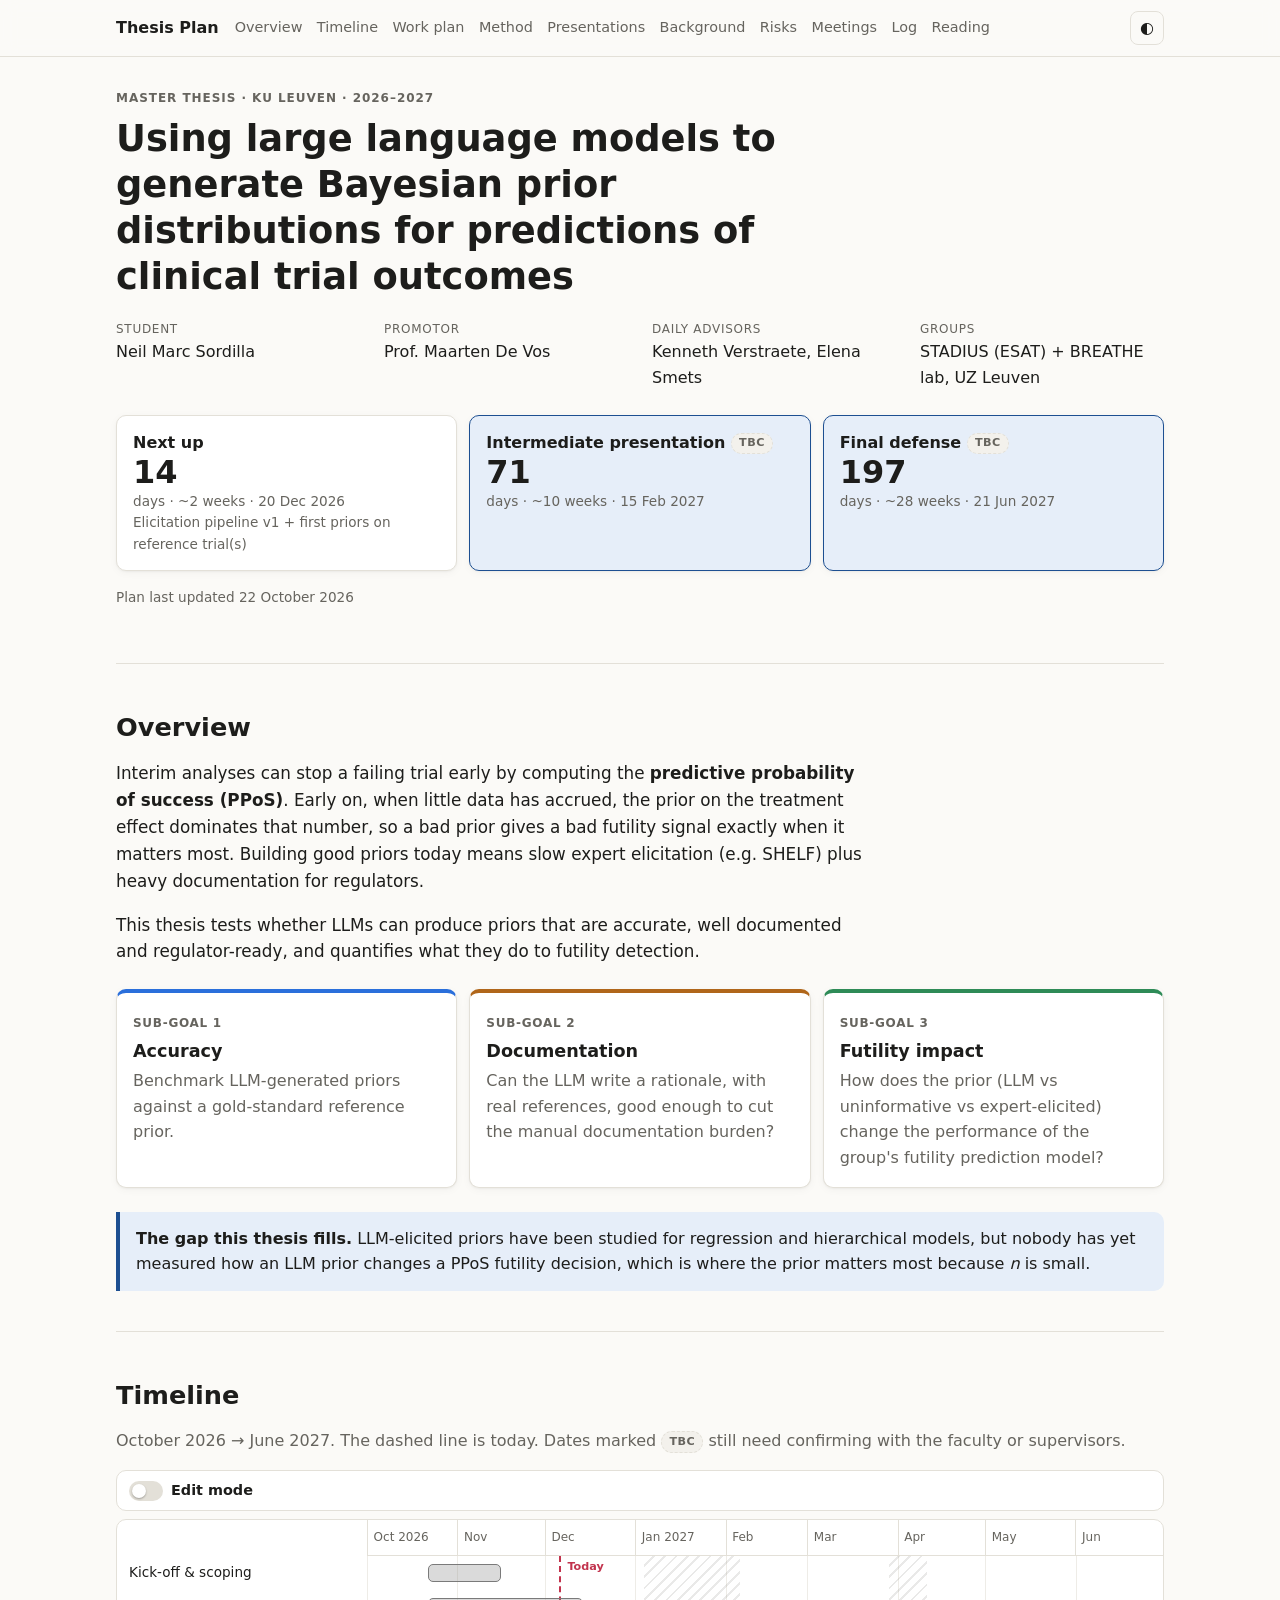
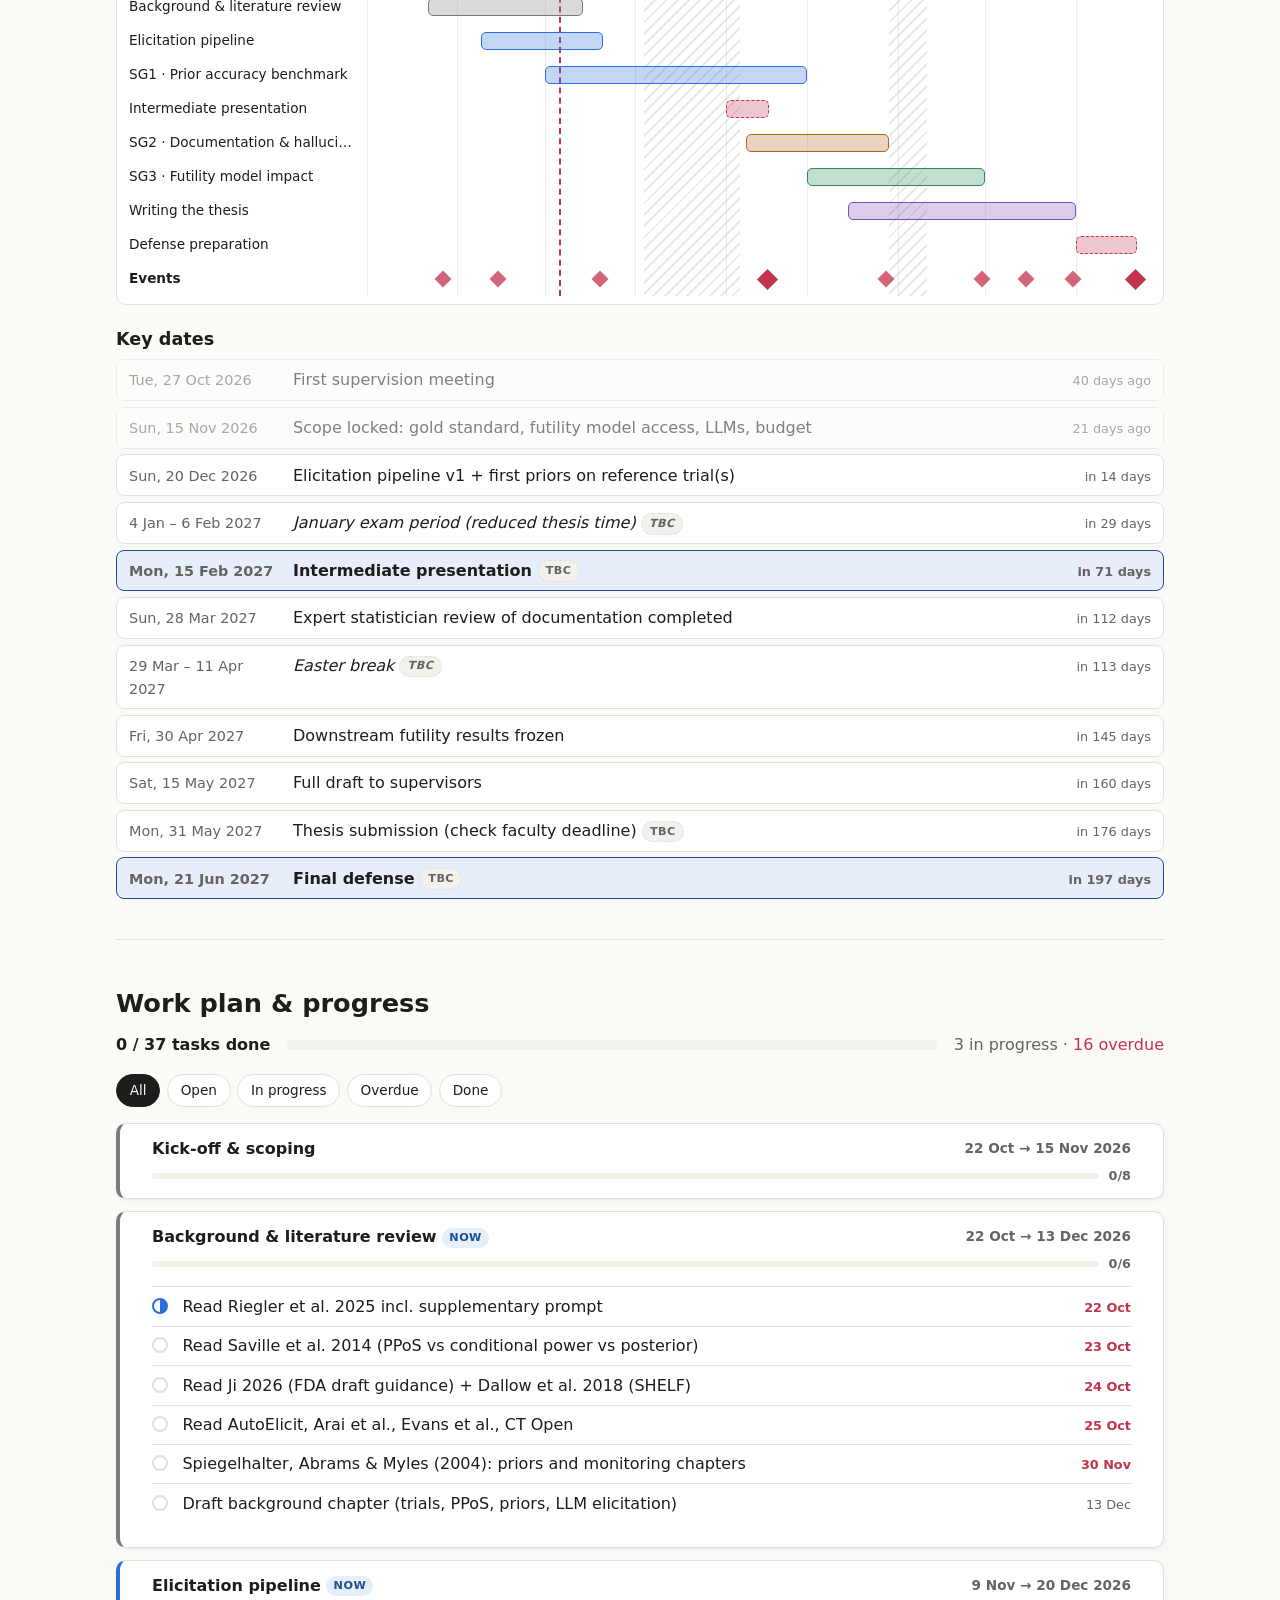
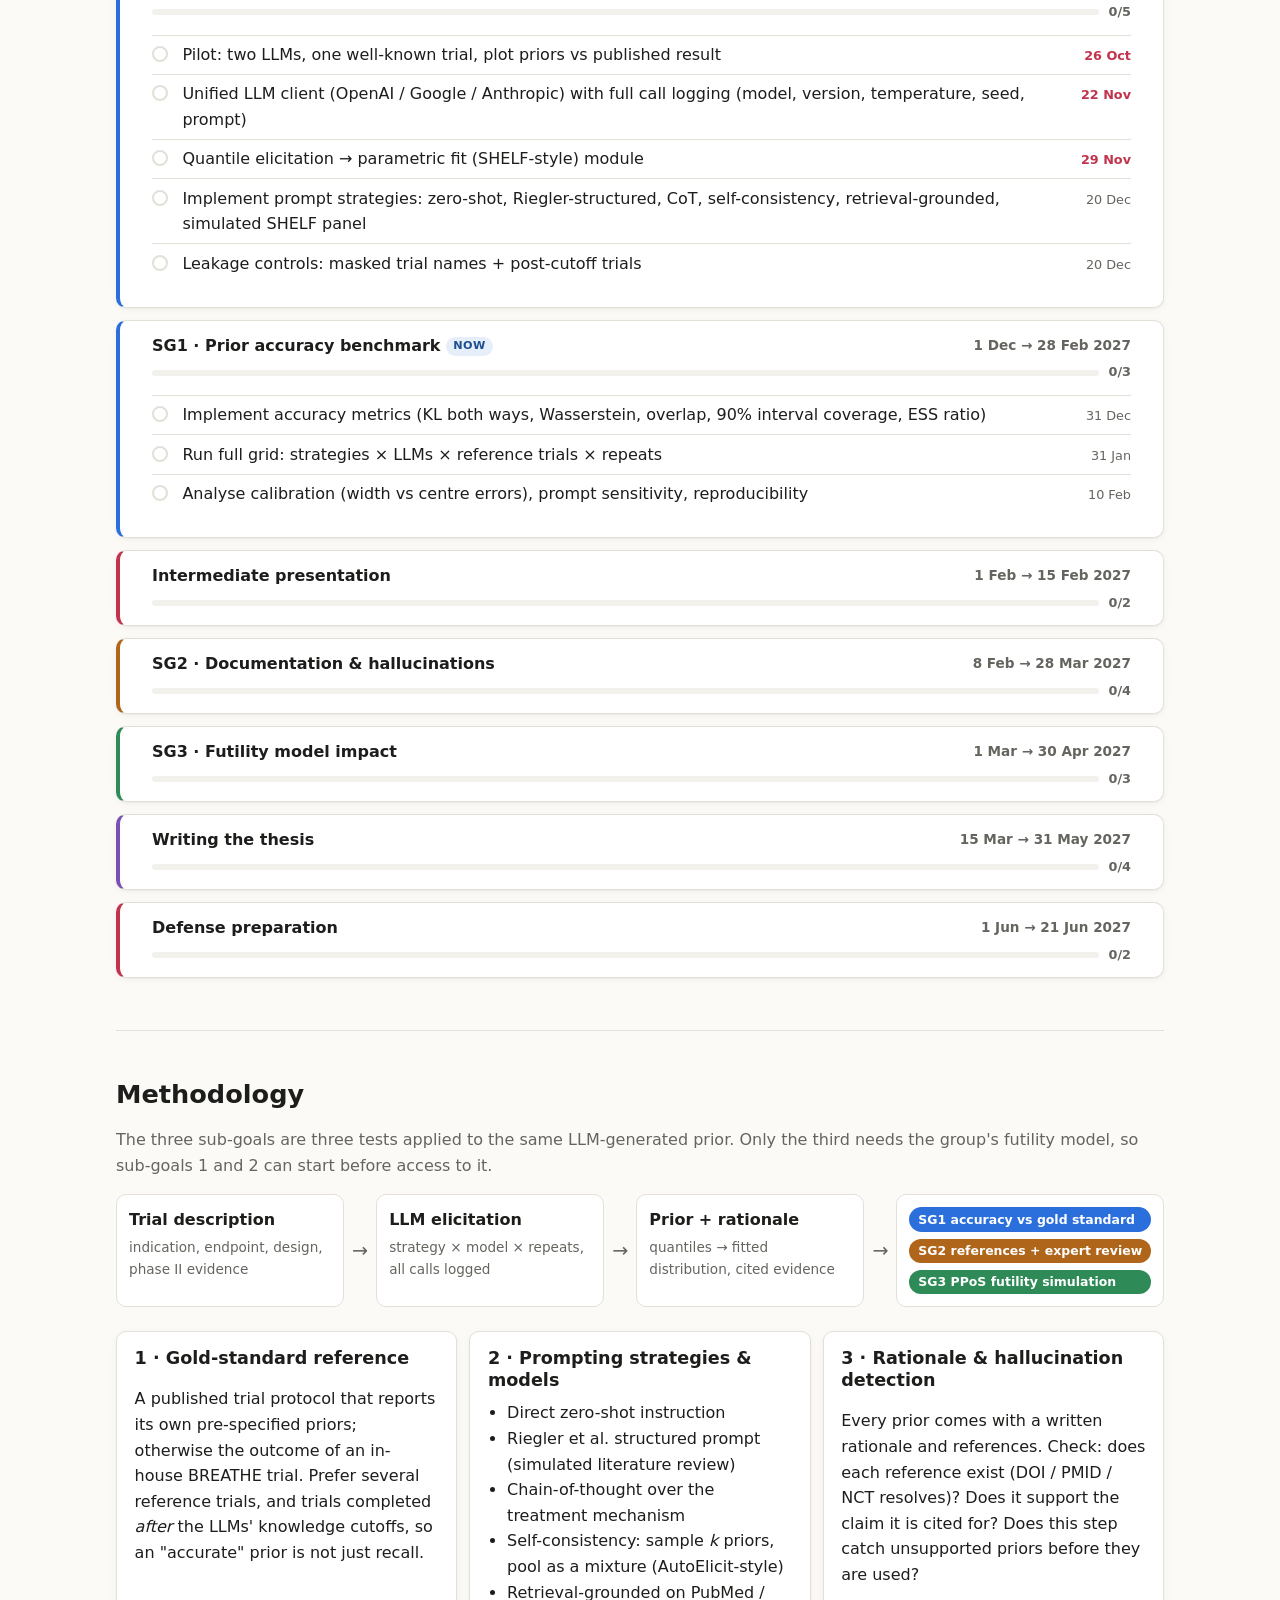
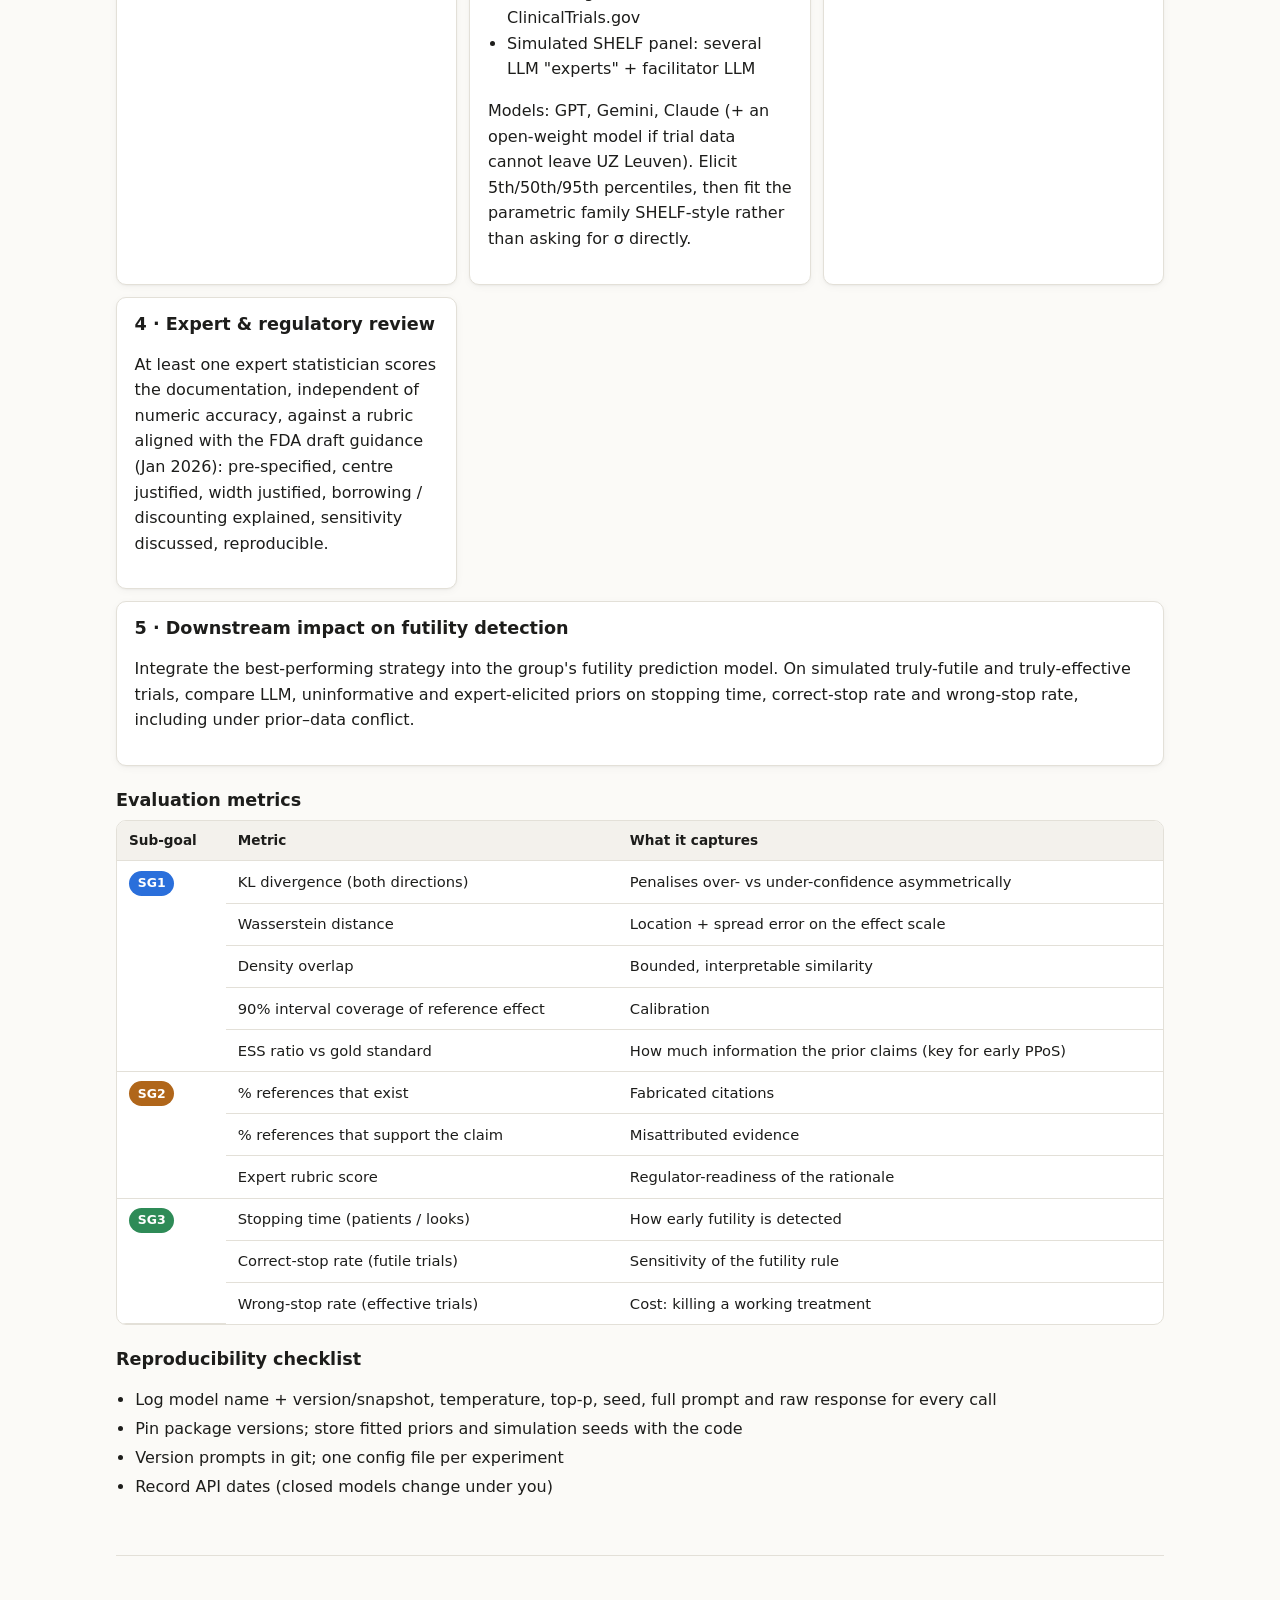
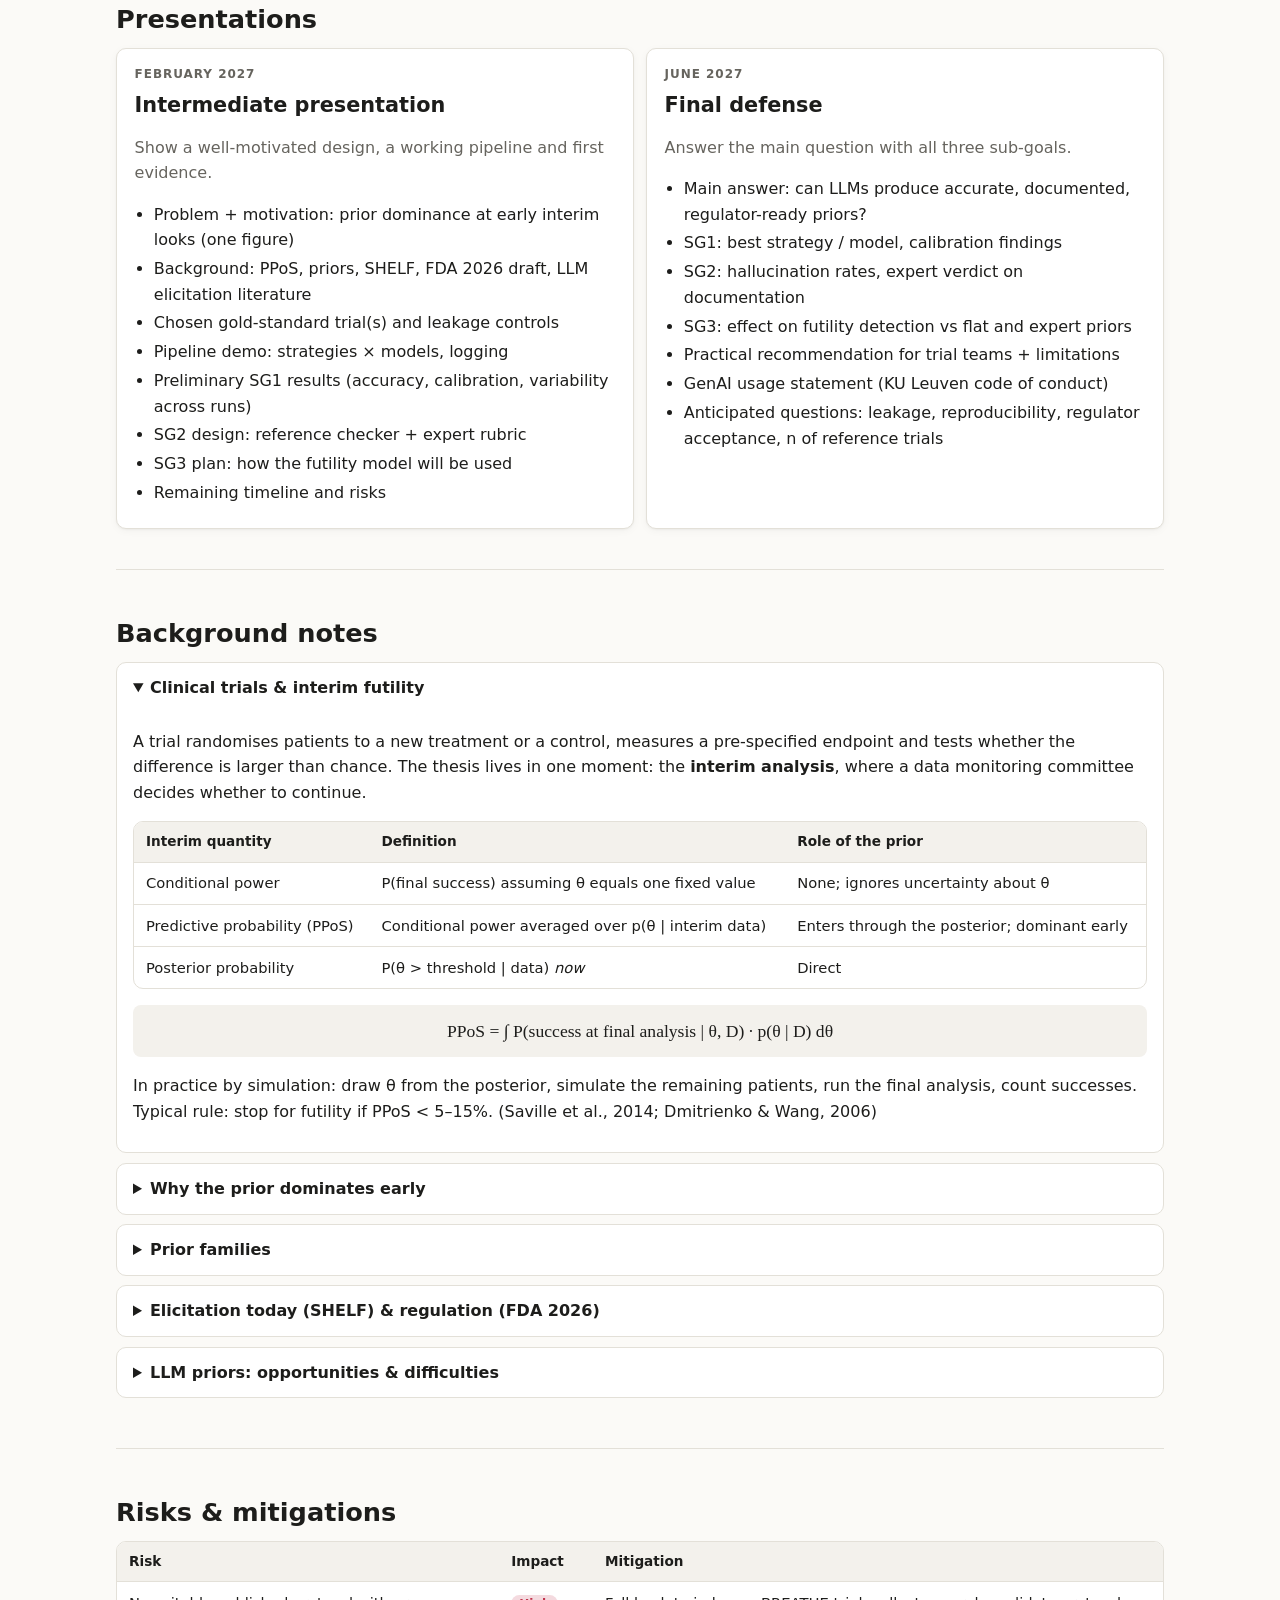
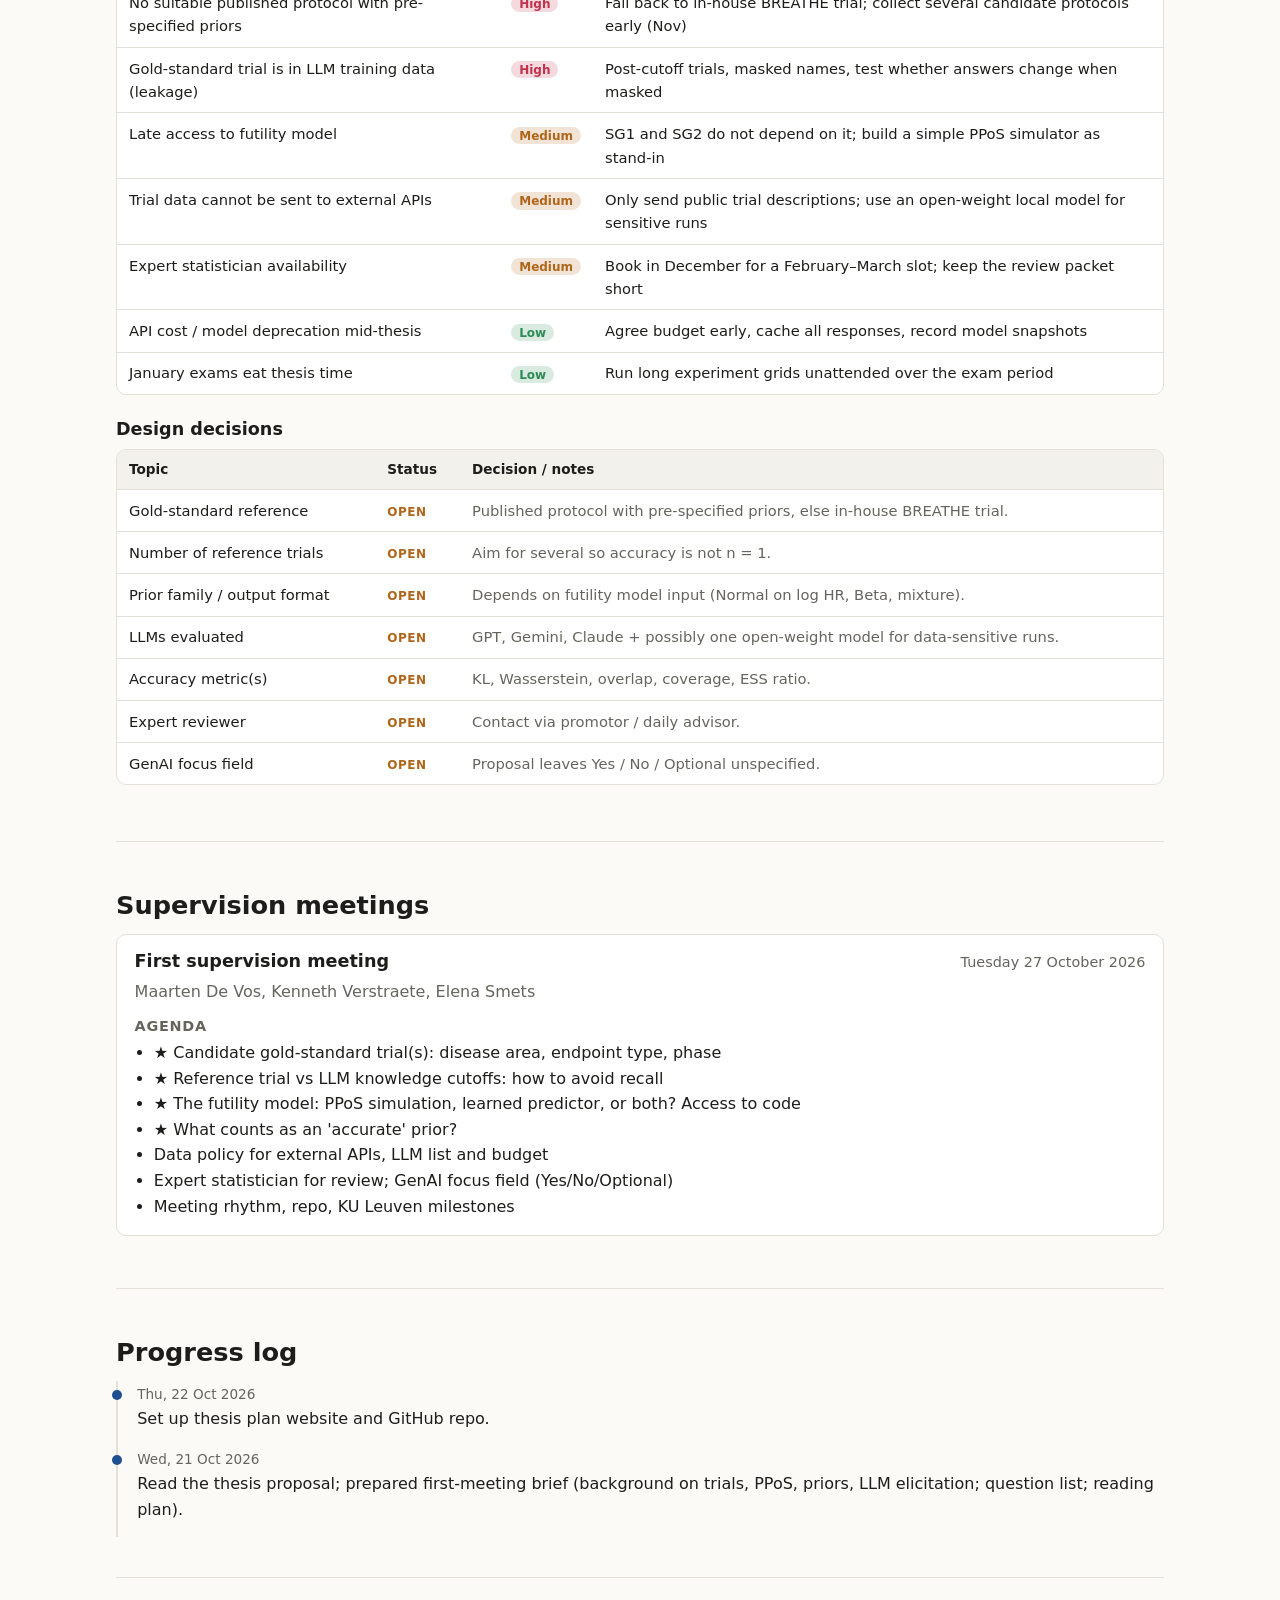
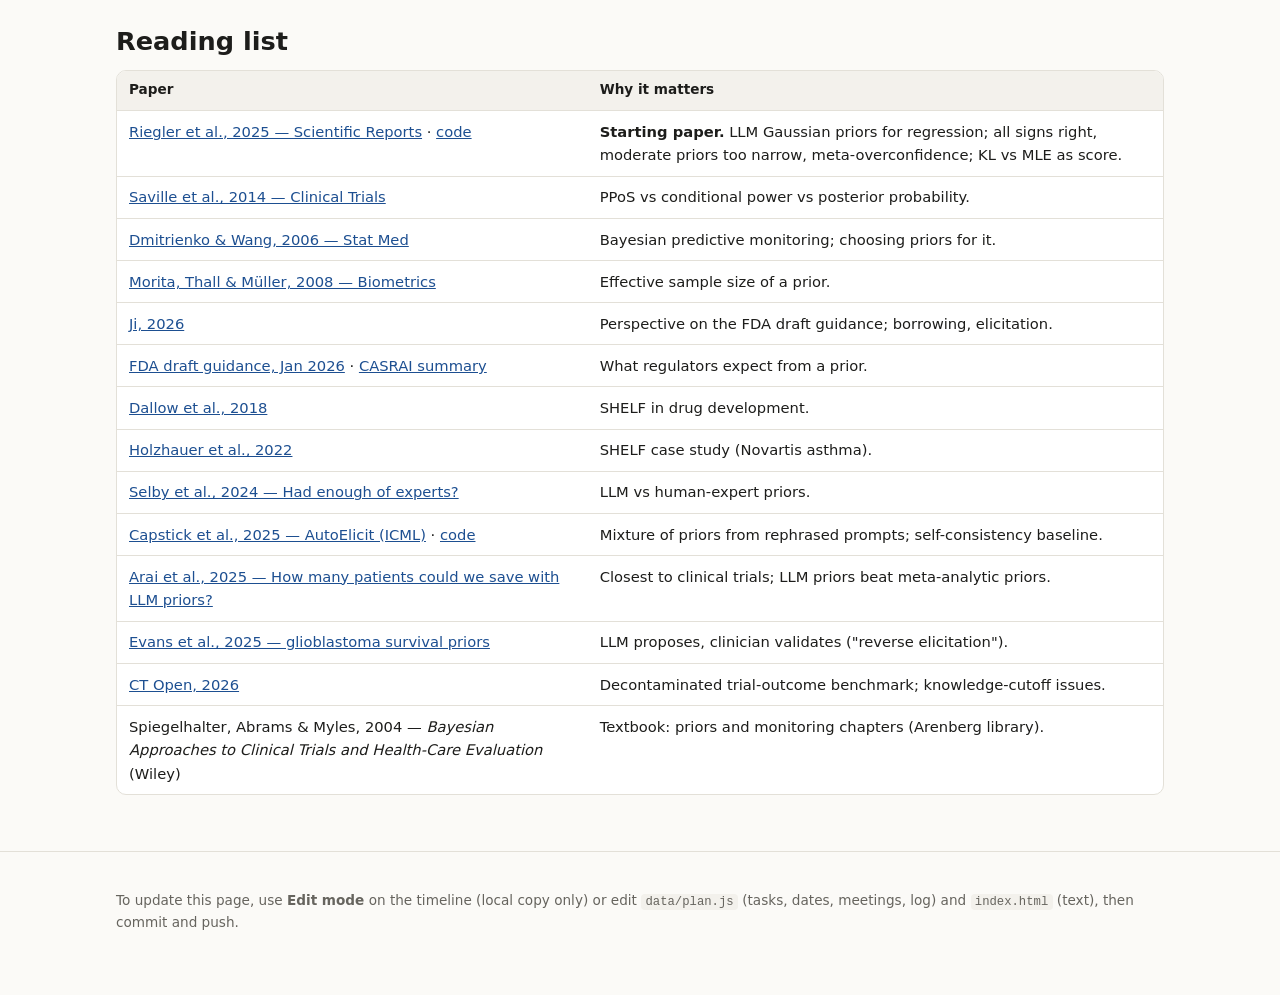
==== commit 7cbe7676: "Add edit mode: drag/resize Gantt bars, edit phases, tasks and events, save plan.js Co-Authored-By: C" ====
--- a/index.html
+++ b/index.html
@@ -74,6 +74,21 @@
     <section id="timeline">
       <h2>Timeline</h2>
       <p class="muted">October 2026 → June 2027. The dashed line is today. Dates marked <span class="pill tbc">TBC</span> still need confirming with the faculty or supervisors.</p>
+      <div id="banner"></div>
+      <div class="toolbar" id="toolbar" hidden>
+        <label class="switch"><input type="checkbox" id="editToggle"><span class="slider" aria-hidden="true"></span>Edit mode</label>
+        <div class="edit-actions">
+          <button type="button" id="addPhase">+ Phase</button>
+          <button type="button" id="addMilestone">+ Event</button>
+          <button type="button" id="undoBtn" title="Undo (Ctrl+Z)">↶ Undo</button>
+          <span class="spacer"></span>
+          <span id="dirtyNote" class="dirty-note"></span>
+          <button type="button" id="discardBtn">Discard</button>
+          <button type="button" id="saveAsBtn" title="Choose where to save plan.js">Save as…</button>
+          <button type="button" id="saveBtn" class="primary">Save plan.js</button>
+        </div>
+      </div>
+      <p class="edit-hint">Drag a bar to move it · drag its ends to change start / end · click a bar or name to edit its tasks · drag ◆ to move an event, click it to edit · ▲▼ swap order.</p>
       <div class="gantt-scroll">
         <div class="gantt" id="gantt" role="img" aria-label="Gantt chart of thesis phases"></div>
       </div>
@@ -357,9 +372,13 @@
     </section>
   </main>
 
+  <dialog id="editDialog"></dialog>
+  <div id="dragTip" class="drag-tip" hidden></div>
+  <div id="toast" class="toast" role="status" aria-live="polite"></div>
+
   <footer class="site-footer">
     <div class="wrap">
-      <p>To update this page, edit <code>data/plan.js</code> (tasks, dates, meetings, log) or <code>index.html</code> (text), then commit and push.</p>
+      <p>To update this page, use <strong>Edit mode</strong> on the timeline (local copy only) or edit <code>data/plan.js</code> (tasks, dates, meetings, log) and <code>index.html</code> (text), then commit and push.</p>
     </div>
   </footer>
 </body>
--- a/assets/style.css
+++ b/assets/style.css
@@ -105,15 +105,15 @@
 /* Gantt */
 .gantt-scroll { overflow-x: auto; border: 1px solid var(--border); border-radius: var(--radius); background: var(--surface); }
 .gantt { position: relative; min-width: 760px; padding: 0 0 .5rem; }
-.g-months { display: grid; margin-left: 210px; border-bottom: 1px solid var(--border); }
+.g-months { display: grid; margin-left: 250px; border-bottom: 1px solid var(--border); }
 .g-month { font-size: .75rem; color: var(--muted); padding: .5rem .35rem; border-left: 1px solid var(--border); white-space: nowrap; overflow: hidden; }
 .g-row { display: flex; align-items: center; height: 34px; }
-.g-label { width: 210px; flex: none; padding: 0 .75rem; font-size: .85rem; white-space: nowrap; overflow: hidden; text-overflow: ellipsis; }
+.g-label { width: 250px; flex: none; padding: 0 .75rem; font-size: .85rem; white-space: nowrap; overflow: hidden; text-overflow: ellipsis; }
 .g-track { position: relative; flex: 1; height: 100%; }
 .g-bar { position: absolute; top: 8px; height: 18px; border-radius: 5px; overflow: hidden; background: color-mix(in srgb, var(--c) 28%, transparent); border: 1px solid var(--c); }
 .g-bar .fill { height: 100%; background: var(--c); }
 .g-bar.milestone { border-style: dashed; }
-.g-overlay { position: absolute; top: 0; bottom: 0; left: 210px; right: 0; pointer-events: none; }
+.g-overlay { position: absolute; top: 0; bottom: 0; left: 250px; right: 0; pointer-events: none; }
 .g-grid { position: absolute; top: 0; bottom: 0; border-left: 1px solid var(--border); opacity: .6; }
 .g-break { position: absolute; top: 0; bottom: 0; background: repeating-linear-gradient(135deg, transparent 0 6px, color-mix(in srgb, var(--muted) 14%, transparent) 6px 8px); }
 .g-today { position: absolute; top: 0; bottom: 0; border-left: 2px dashed var(--today); }
@@ -206,6 +206,80 @@
 .reading td:first-child { width: 45%; }
 .site-footer { border-top: 1px solid var(--border); padding: 1.5rem 0 3rem; color: var(--muted); font-size: .85rem; }
 
+/* ---------- Edit mode ---------- */
+button { font: inherit; }
+.toolbar { display: flex; align-items: center; gap: .75rem; flex-wrap: wrap; margin: 0 0 .5rem; padding: .5rem .75rem; background: var(--surface); border: 1px solid var(--border); border-radius: var(--radius); }
+.toolbar button, .dlg button { background: var(--surface); border: 1px solid var(--border); color: var(--text); border-radius: 8px; padding: .3rem .7rem; cursor: pointer; font-size: .85rem; }
+.toolbar button:hover:not(:disabled), .dlg button:hover { border-color: var(--muted); }
+.toolbar button:disabled { opacity: .4; cursor: default; }
+button.primary { background: var(--accent) !important; color: #fff !important; border-color: var(--accent) !important; }
+:root[data-theme="dark"] button.primary { color: #10131a !important; }
+button.danger { color: var(--blocked) !important; border-color: color-mix(in srgb, var(--blocked) 45%, transparent) !important; }
+.edit-actions { display: none; flex: 1; align-items: center; gap: .4rem; flex-wrap: wrap; }
+body.editing .edit-actions { display: flex; }
+.spacer { flex: 1; }
+.dirty-note { font-size: .8rem; color: var(--muted); }
+.dirty-note.dirty { color: var(--sg2); font-weight: 600; }
+.switch { display: inline-flex; align-items: center; gap: .5rem; font-weight: 600; font-size: .9rem; cursor: pointer; user-select: none; }
+.switch input { position: absolute; opacity: 0; width: 1px; height: 1px; }
+.switch .slider { width: 34px; height: 20px; border-radius: 999px; background: var(--border); position: relative; transition: background .15s; }
+.switch .slider::after { content: ""; position: absolute; top: 3px; left: 3px; width: 14px; height: 14px; border-radius: 50%; background: #fff; transition: transform .15s; box-shadow: 0 1px 2px rgba(0,0,0,.3); }
+.switch input:checked + .slider { background: var(--accent); }
+.switch input:checked + .slider::after { transform: translateX(14px); }
+.switch input:focus-visible + .slider { outline: 2px solid var(--accent); outline-offset: 2px; }
+.edit-hint { display: none; font-size: .8rem; color: var(--muted); margin: 0 0 .5rem; }
+body.editing .edit-hint { display: block; }
+
+body.editing .g-bar { cursor: grab; touch-action: none; overflow: visible; }
+body.editing .g-bar:hover { box-shadow: 0 0 0 2px color-mix(in srgb, var(--c) 40%, transparent); }
+body.editing .g-bar .fill { border-radius: 4px; }
+.g-bar.dragging, body.editing .g-diamond.dragging { cursor: grabbing; opacity: .85; z-index: 3; }
+.rz { position: absolute; top: -2px; bottom: -2px; width: 9px; cursor: ew-resize; z-index: 2; }
+.rz.l { left: -5px; } .rz.r { right: -5px; }
+.rz::after { content: ""; position: absolute; top: 4px; bottom: 4px; left: 3px; width: 3px; border-radius: 2px; background: var(--c); opacity: 0; }
+body.editing .g-bar:hover .rz::after { opacity: 1; }
+body.editing .g-diamond { cursor: grab; touch-action: none; z-index: 2; }
+body.editing .g-diamond:hover { outline: 2px solid color-mix(in srgb, var(--milestone) 40%, transparent); outline-offset: 2px; }
+.g-label .lname { cursor: default; }
+body.editing .g-label { display: flex; align-items: center; gap: .3rem; padding-left: .4rem; }
+body.editing .g-label .lname { cursor: pointer; overflow: hidden; text-overflow: ellipsis; flex: 1; }
+body.editing .g-label .lname:hover { text-decoration: underline; }
+.g-move { display: none; flex: none; }
+body.editing .g-move { display: inline-flex; }
+.g-move button { border: 0; background: none; color: var(--muted); cursor: pointer; font-size: .65rem; padding: 0 .15rem; line-height: 1; }
+.g-move button:hover:not(:disabled) { color: var(--text); }
+.g-move button:disabled { opacity: .25; cursor: default; }
+.drag-tip { position: fixed; z-index: 50; pointer-events: none; background: var(--text); color: var(--bg); font-size: .78rem; padding: .25rem .5rem; border-radius: 6px; white-space: nowrap; transform: translate(-50%, -130%); }
+
+body.editing .milestones li { cursor: pointer; }
+body.editing .milestones li:hover { border-color: var(--muted); }
+body.editing .tasks .status { cursor: pointer; }
+body.editing .tasks .txt { cursor: pointer; }
+body.editing .tasks .txt:hover { text-decoration: underline; }
+.phase-edit { display: none; font-size: .78rem; margin-left: .5rem; padding: .05rem .5rem; border-radius: 6px; border: 1px solid var(--border); background: var(--surface); color: var(--text); cursor: pointer; }
+body.editing .phase-edit { display: inline-block; }
+
+.banner { display: flex; gap: .75rem; align-items: center; flex-wrap: wrap; background: color-mix(in srgb, var(--sg2) 14%, var(--surface)); border: 1px solid color-mix(in srgb, var(--sg2) 40%, transparent); border-radius: var(--radius); padding: .6rem .9rem; margin: 0 0 .5rem; font-size: .9rem; }
+.banner button { background: var(--surface); border: 1px solid var(--border); color: var(--text); border-radius: 8px; padding: .25rem .6rem; cursor: pointer; font-size: .85rem; }
+
+dialog { border: 1px solid var(--border); border-radius: 14px; background: var(--surface); color: var(--text); padding: 0; width: min(820px, calc(100vw - 32px)); max-height: calc(100vh - 48px); box-shadow: 0 20px 60px rgba(0,0,0,.25); }
+dialog::backdrop { background: rgba(10,10,10,.45); }
+.dlg { padding: 1.1rem 1.25rem; display: grid; gap: .75rem; }
+.dlg h3 { margin: 0; }
+.dlg h4 { margin: .4rem 0 0; font-size: .8rem; text-transform: uppercase; letter-spacing: .06em; color: var(--muted); }
+.dlg label { display: grid; gap: .2rem; font-size: .8rem; font-weight: 600; color: var(--muted); }
+.dlg label.check { display: flex; align-items: center; gap: .5rem; font-weight: 500; color: var(--text); font-size: .9rem; }
+.dlg input, .dlg select { font: inherit; font-size: .9rem; color: var(--text); background: var(--bg); border: 1px solid var(--border); border-radius: 8px; padding: .4rem .55rem; min-width: 0; }
+.dlg input:focus, .dlg select:focus { outline: 2px solid var(--accent); outline-offset: -1px; border-color: transparent; }
+.dlg .row2 { display: grid; grid-template-columns: 1fr 1fr; gap: .75rem; }
+.trows { display: grid; gap: .35rem; }
+.trow { display: grid; grid-template-columns: 8.4rem 1fr 9.5rem auto; gap: .35rem; align-items: center; }
+.trow .del { border: 0 !important; background: none !important; color: var(--muted) !important; padding: .2rem .4rem !important; }
+.trow .del:hover { color: var(--blocked) !important; }
+.dlg footer { display: flex; gap: .5rem; align-items: center; margin-top: .25rem; padding-top: .75rem; border-top: 1px solid var(--border); }
+.toast { position: fixed; left: 50%; bottom: 20px; transform: translate(-50%, 150%); background: var(--text); color: var(--bg); padding: .6rem 1rem; border-radius: 10px; font-size: .9rem; z-index: 60; transition: transform .2s, opacity .2s; opacity: 0; pointer-events: none; max-width: calc(100vw - 32px); }
+.toast.show { transform: translate(-50%, 0); opacity: 1; }
+
 @media (max-width: 640px) {
   .milestones li { grid-template-columns: 1fr auto; }
   .milestones .date { grid-column: 1 / -1; }
@@ -214,9 +288,14 @@
   .g-months { margin-left: 150px; }
   .g-overlay { left: 150px; }
   .brand { display: none; }
+  .trow { grid-template-columns: 1fr auto; }
+  .trow [name=task] { grid-column: 1 / -1; grid-row: 1; }
+  .dlg .row2 { grid-template-columns: 1fr; }
 }
 @media print {
-  .site-header, .filters, .theme-toggle { display: none; }
+  .site-header, .filters, .theme-toggle, .toolbar, .edit-hint, #banner, .phase-edit { display: none !important; }
   details { break-inside: avoid; }
   details:not([open]) > *:not(summary) { display: block; }
 }
+.rz { display: none; }
+body.editing .rz { display: block; }
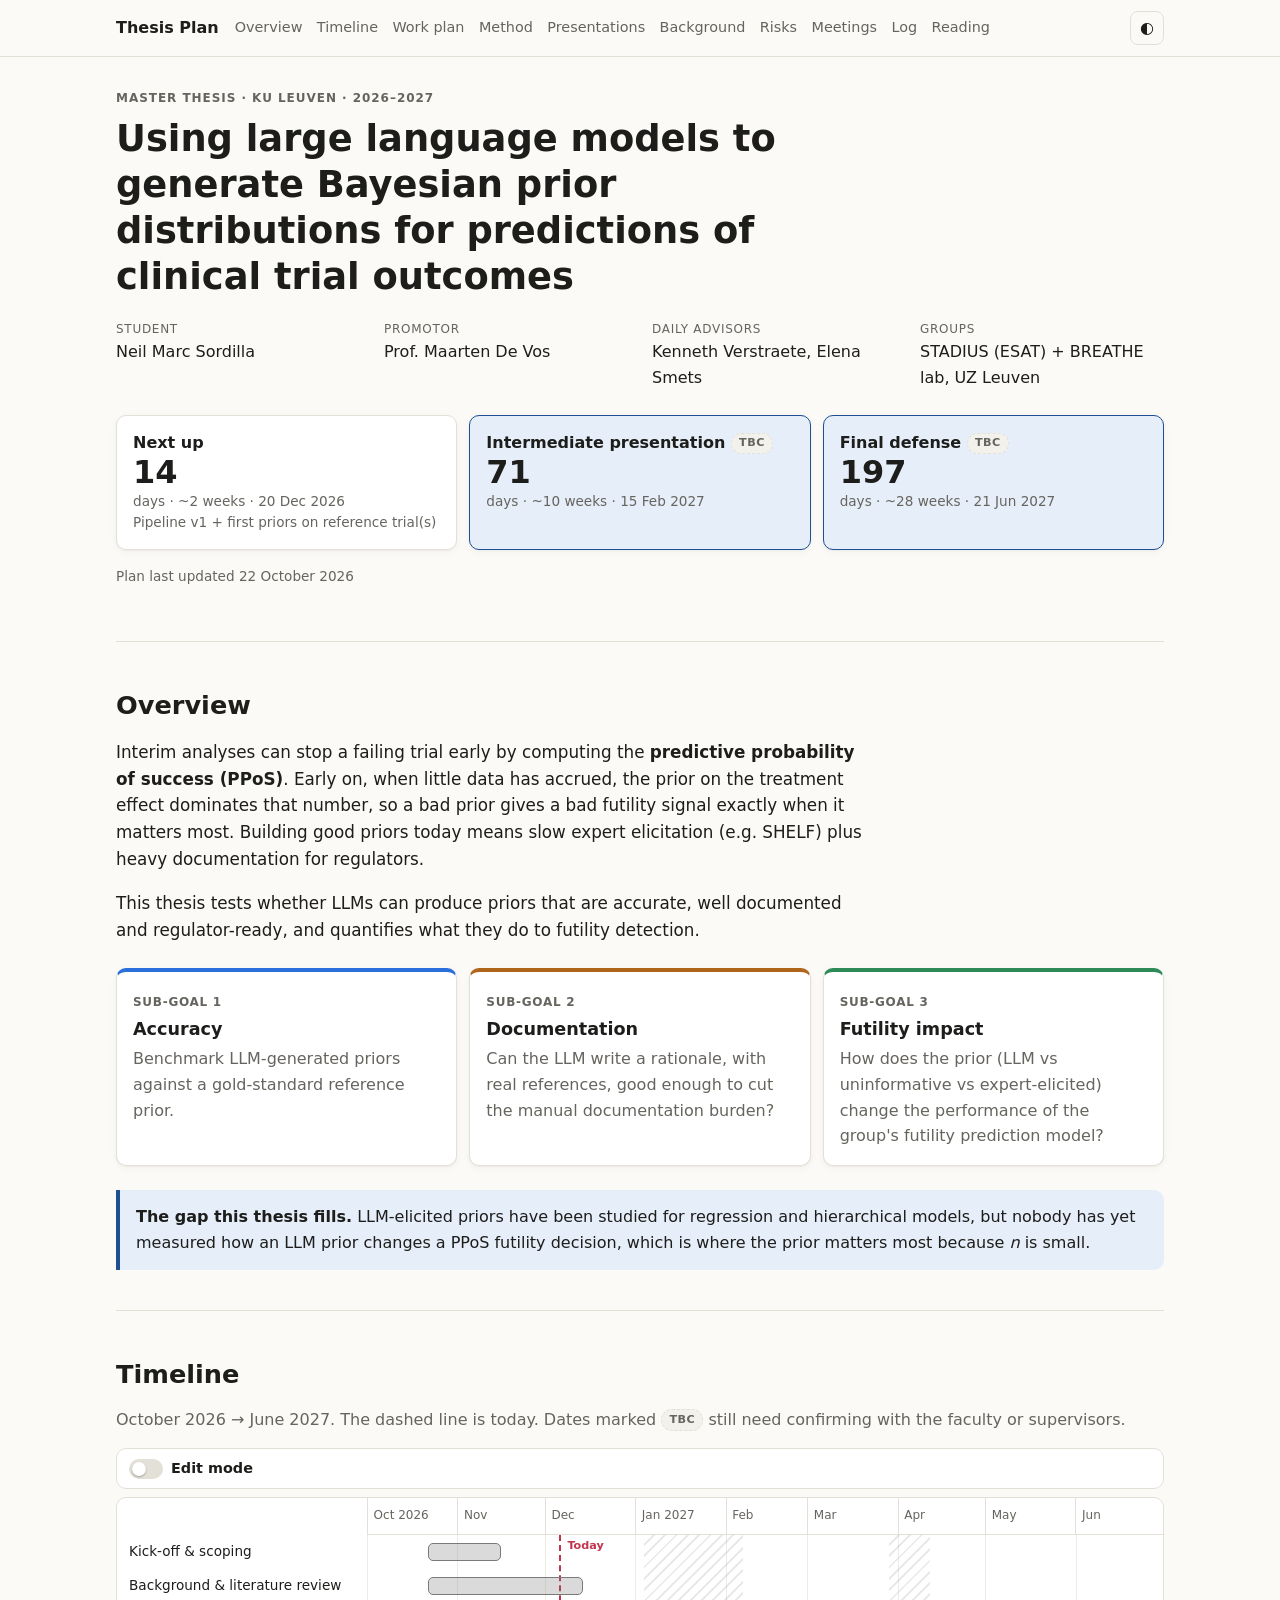
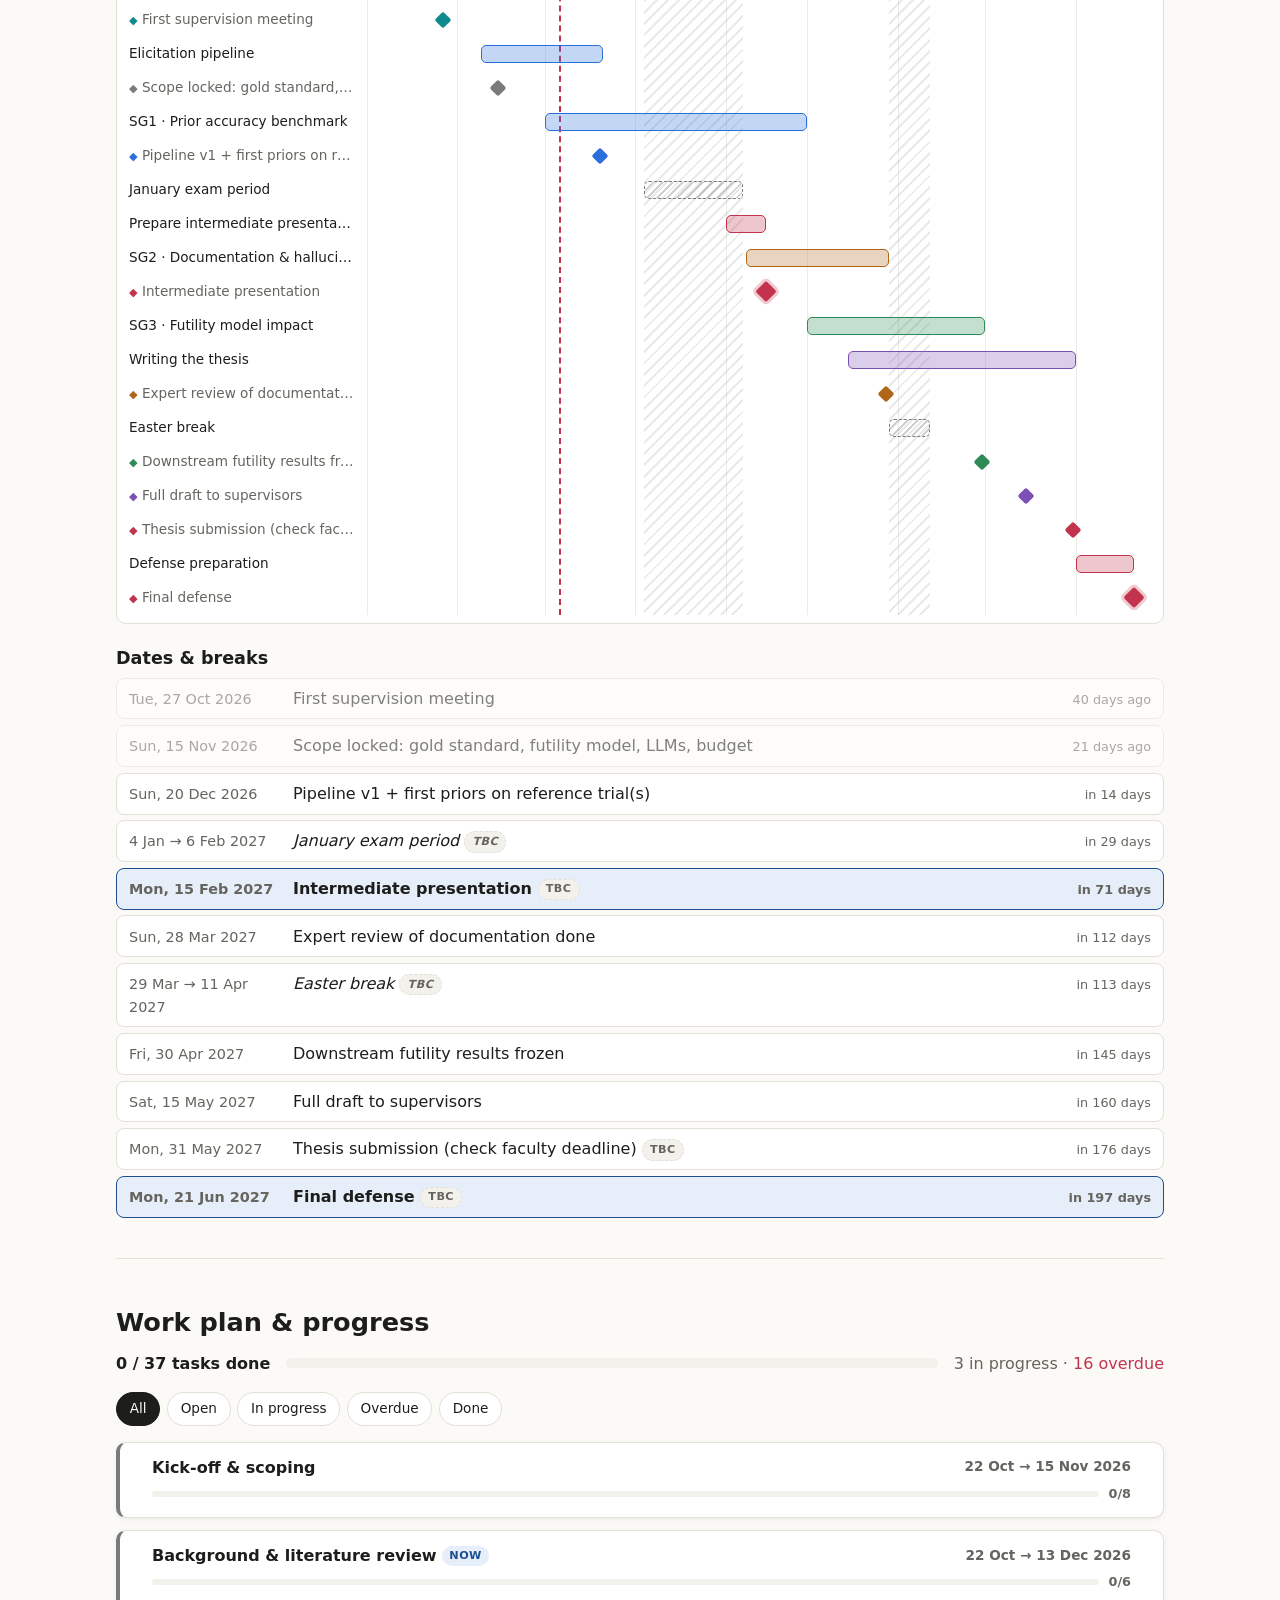
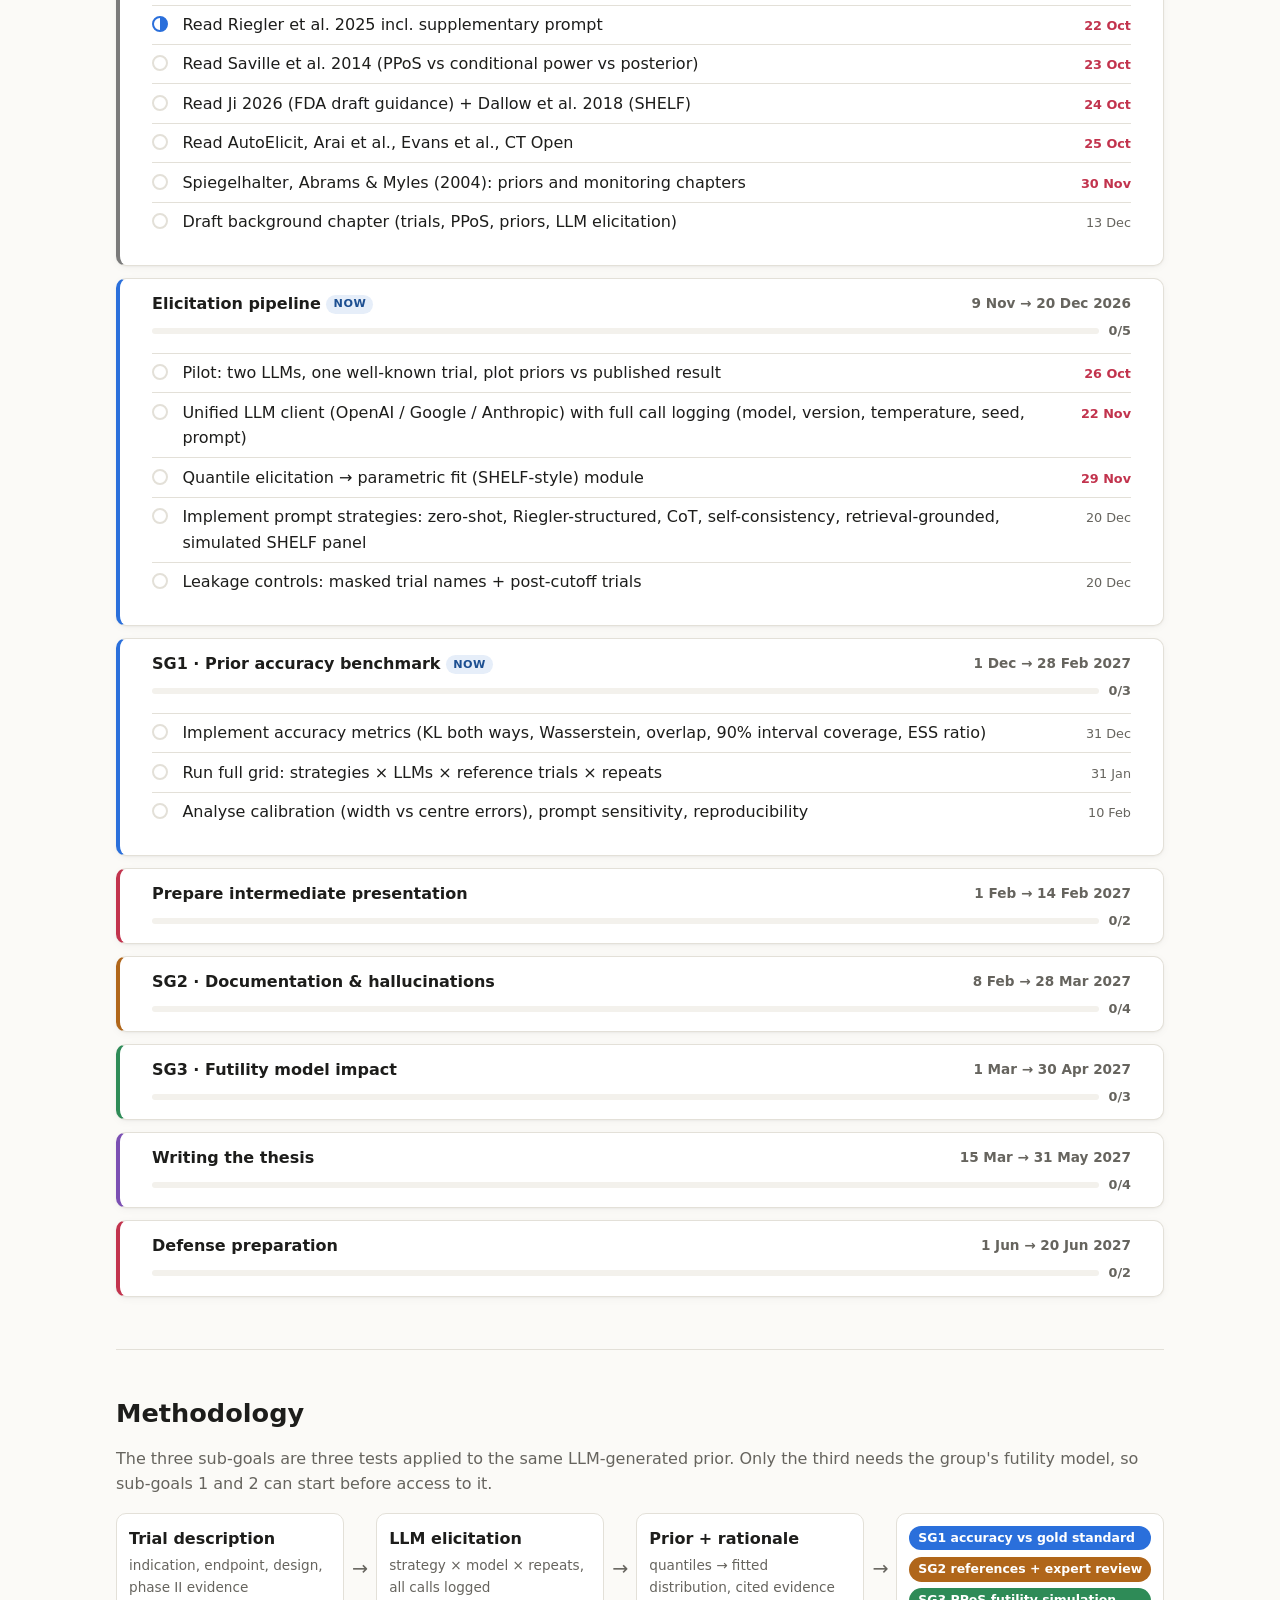
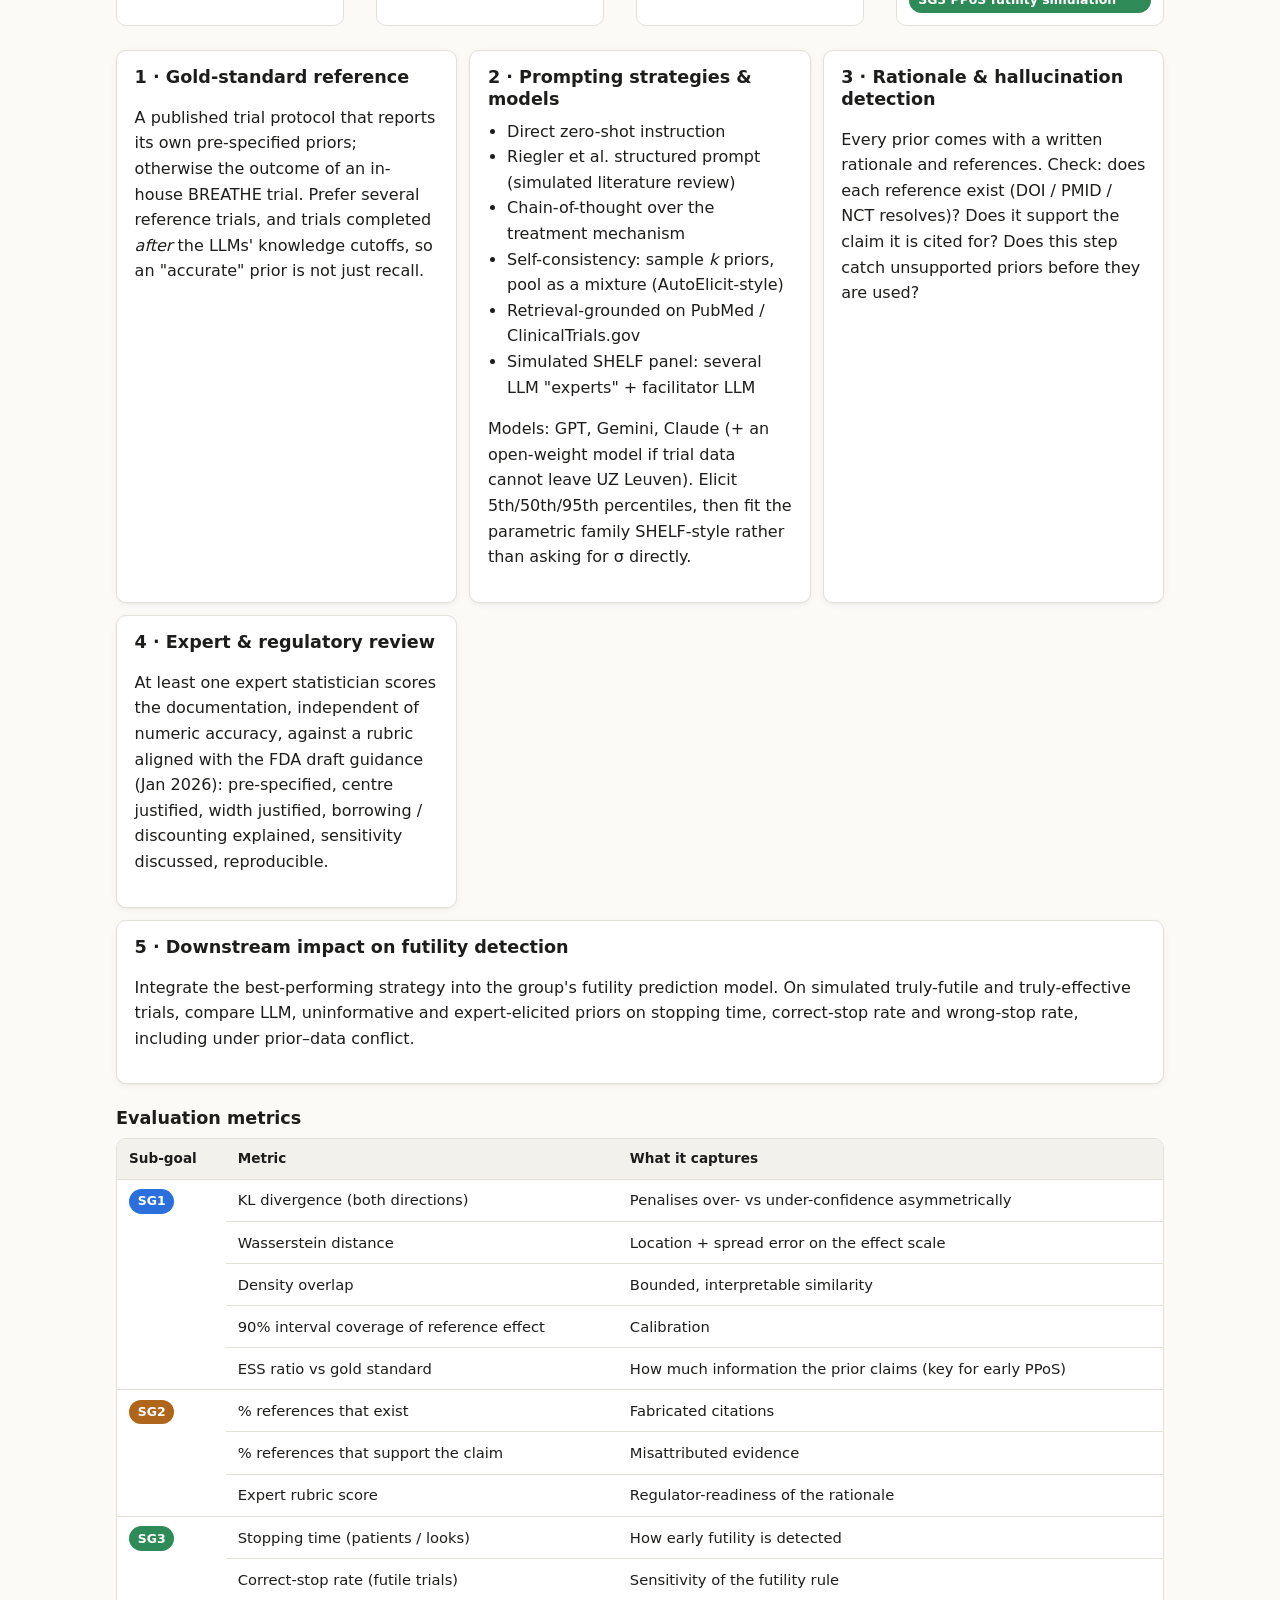
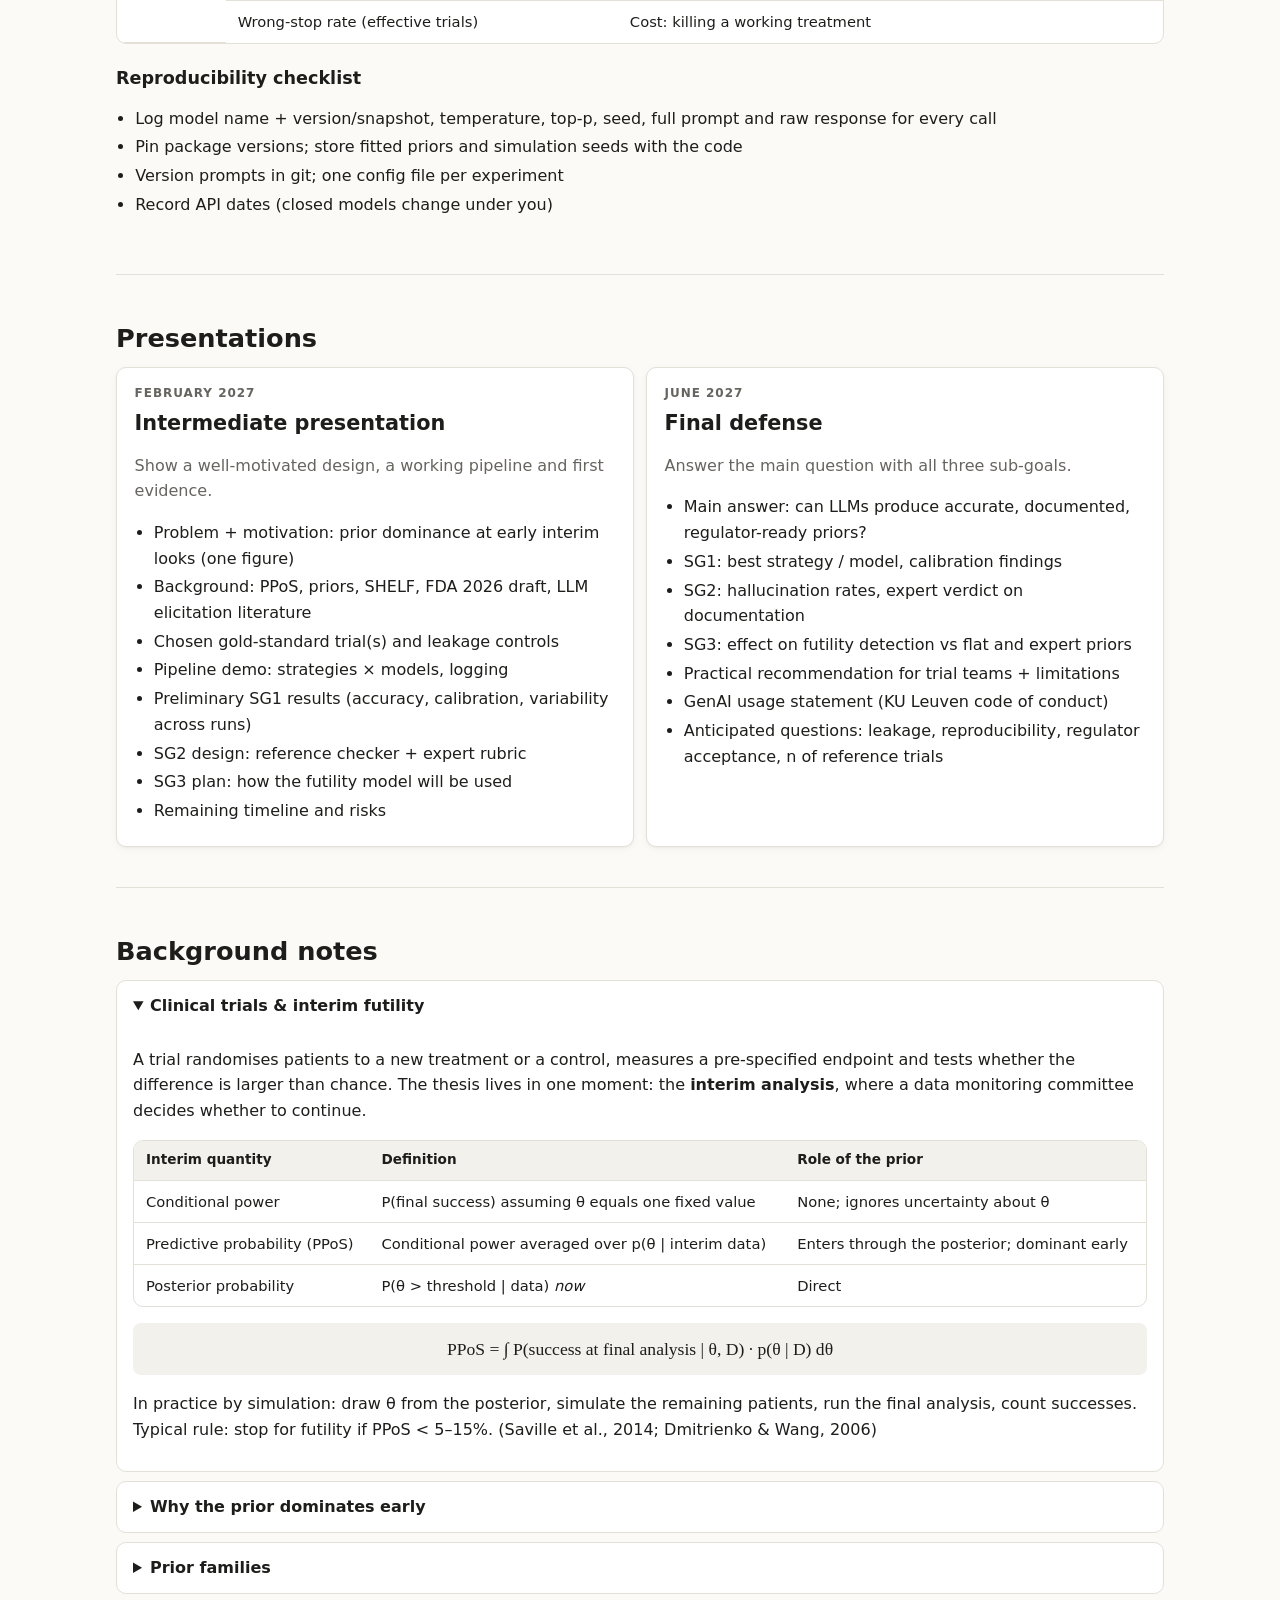
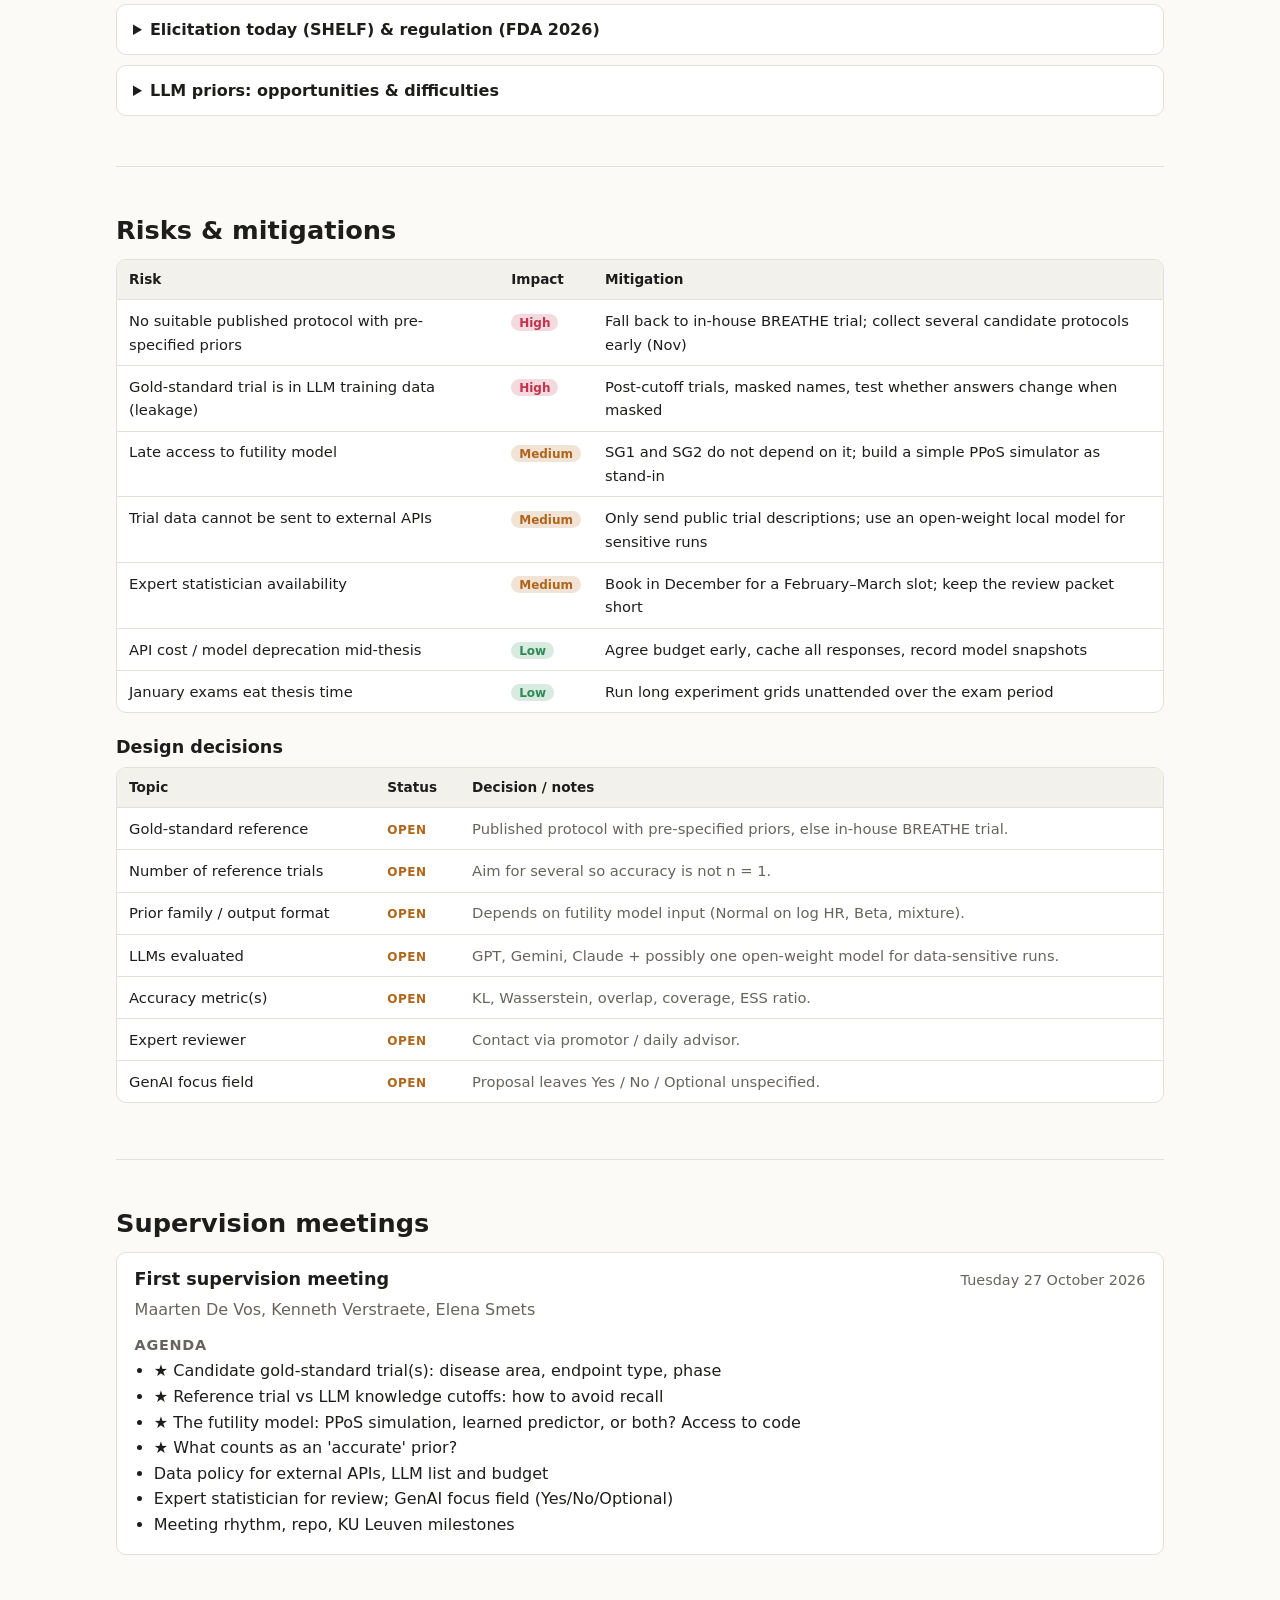
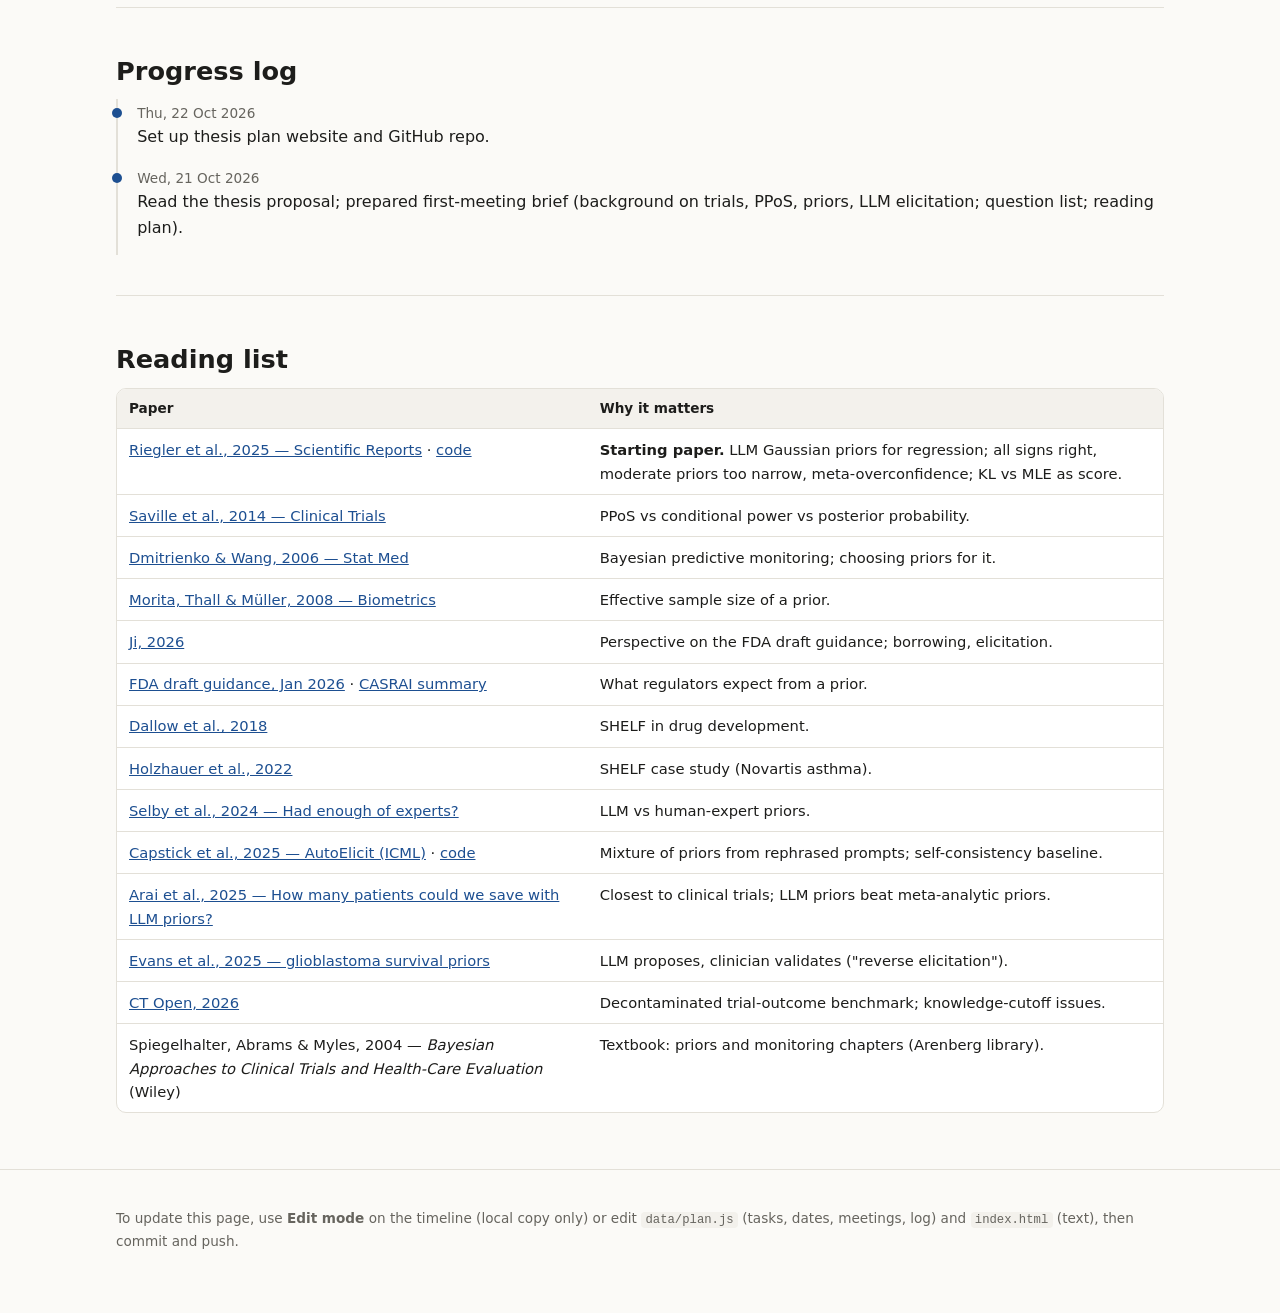
==== commit 8d04e6bb: "Merge phases and events into a single list of timeline items Co-Authored-By: Claude Opus 5.5 <norepl" ====
--- a/index.html
+++ b/index.html
@@ -78,8 +78,8 @@
       <div class="toolbar" id="toolbar" hidden>
         <label class="switch"><input type="checkbox" id="editToggle"><span class="slider" aria-hidden="true"></span>Edit mode</label>
         <div class="edit-actions">
-          <button type="button" id="addPhase">+ Phase</button>
-          <button type="button" id="addMilestone">+ Event</button>
+          <button type="button" id="addItem">+ Add item</button>
+          <button type="button" id="sortBtn" title="Reorder the timeline by start date">Sort by date</button>
           <button type="button" id="undoBtn" title="Undo (Ctrl+Z)">↶ Undo</button>
           <span class="spacer"></span>
           <span id="dirtyNote" class="dirty-note"></span>
@@ -88,11 +88,11 @@
           <button type="button" id="saveBtn" class="primary">Save plan.js</button>
         </div>
       </div>
-      <p class="edit-hint">Drag a bar to move it · drag its ends to change start / end · click a bar or name to edit its tasks · drag ◆ to move an event, click it to edit · ▲▼ swap order.</p>
+      <p class="edit-hint">Every row is one item: a bar (date range) or a ◆ (single date). Drag to move · drag a bar's ends to change start / end · click to edit name, dates, colour and tasks · ▲▼ swap order.</p>
       <div class="gantt-scroll">
         <div class="gantt" id="gantt" role="img" aria-label="Gantt chart of thesis phases"></div>
       </div>
-      <h3>Key dates</h3>
+      <h3>Dates &amp; breaks</h3>
       <ol class="milestones" id="milestones"></ol>
     </section>
 
--- a/assets/style.css
+++ b/assets/style.css
@@ -13,6 +13,7 @@
   --setup: #7a7a7a;
   --writing: #7b4fb3;
   --milestone: #c2334d;
+  --meeting: #0f8b8d;
   --done: #2e8b57;
   --doing: #2a6fdb;
   --blocked: #c2334d;
@@ -26,7 +27,7 @@
     --bg: #141412; --surface: #1c1c1a; --surface-2: #252522; --text: #ecebe6;
     --muted: #a3a19a; --border: #34332f; --accent: #7fa8e6; --accent-soft: #1e2a3d;
     --sg1: #6d9ff0; --sg2: #e09a52; --sg3: #5cbf86; --setup: #9a9a9a; --writing: #ad8be0;
-    --milestone: #ec6a80; --done: #5cbf86; --doing: #6d9ff0; --blocked: #ec6a80; --today: #ec6a80;
+    --milestone: #ec6a80; --meeting: #4fc1c3; --done: #5cbf86; --doing: #6d9ff0; --blocked: #ec6a80; --today: #ec6a80;
     color-scheme: dark;
   }
 }
@@ -34,7 +35,7 @@
   --bg: #141412; --surface: #1c1c1a; --surface-2: #252522; --text: #ecebe6;
   --muted: #a3a19a; --border: #34332f; --accent: #7fa8e6; --accent-soft: #1e2a3d;
   --sg1: #6d9ff0; --sg2: #e09a52; --sg3: #5cbf86; --setup: #9a9a9a; --writing: #ad8be0;
-  --milestone: #ec6a80; --done: #5cbf86; --doing: #6d9ff0; --blocked: #ec6a80; --today: #ec6a80;
+  --milestone: #ec6a80; --meeting: #4fc1c3; --done: #5cbf86; --doing: #6d9ff0; --blocked: #ec6a80; --today: #ec6a80;
   color-scheme: dark;
 }
 
@@ -118,7 +119,12 @@
 .g-break { position: absolute; top: 0; bottom: 0; background: repeating-linear-gradient(135deg, transparent 0 6px, color-mix(in srgb, var(--muted) 14%, transparent) 6px 8px); }
 .g-today { position: absolute; top: 0; bottom: 0; border-left: 2px dashed var(--today); }
 .g-today span { position: absolute; top: 2px; left: 4px; font-size: .7rem; color: var(--today); font-weight: 700; background: var(--surface); padding: 0 2px; }
-.g-diamond { position: absolute; width: 12px; height: 12px; transform: translate(-6px, 0) rotate(45deg); background: var(--milestone); top: 11px; }
+.g-diamond { position: absolute; width: 12px; height: 12px; transform: translate(-6px, 0) rotate(45deg); background: var(--c); top: 11px; border-radius: 2px; }
+.g-diamond.key { width: 15px; height: 15px; top: 9px; transform: translate(-7.5px, 0) rotate(45deg); box-shadow: 0 0 0 3px color-mix(in srgb, var(--c) 25%, transparent); }
+.g-bar.break { background: repeating-linear-gradient(135deg, transparent 0 5px, color-mix(in srgb, var(--c) 35%, transparent) 5px 7px); border-style: dashed; }
+.g-label .dot { color: var(--c); font-size: .7rem; }
+.g-row.single .g-label { color: var(--muted); }
+.hint { font-weight: 400; }
 .g-mrow .g-label { font-weight: 600; }
 
 .milestones { list-style: none; padding: 0; margin: 0; display: grid; gap: .35rem; }
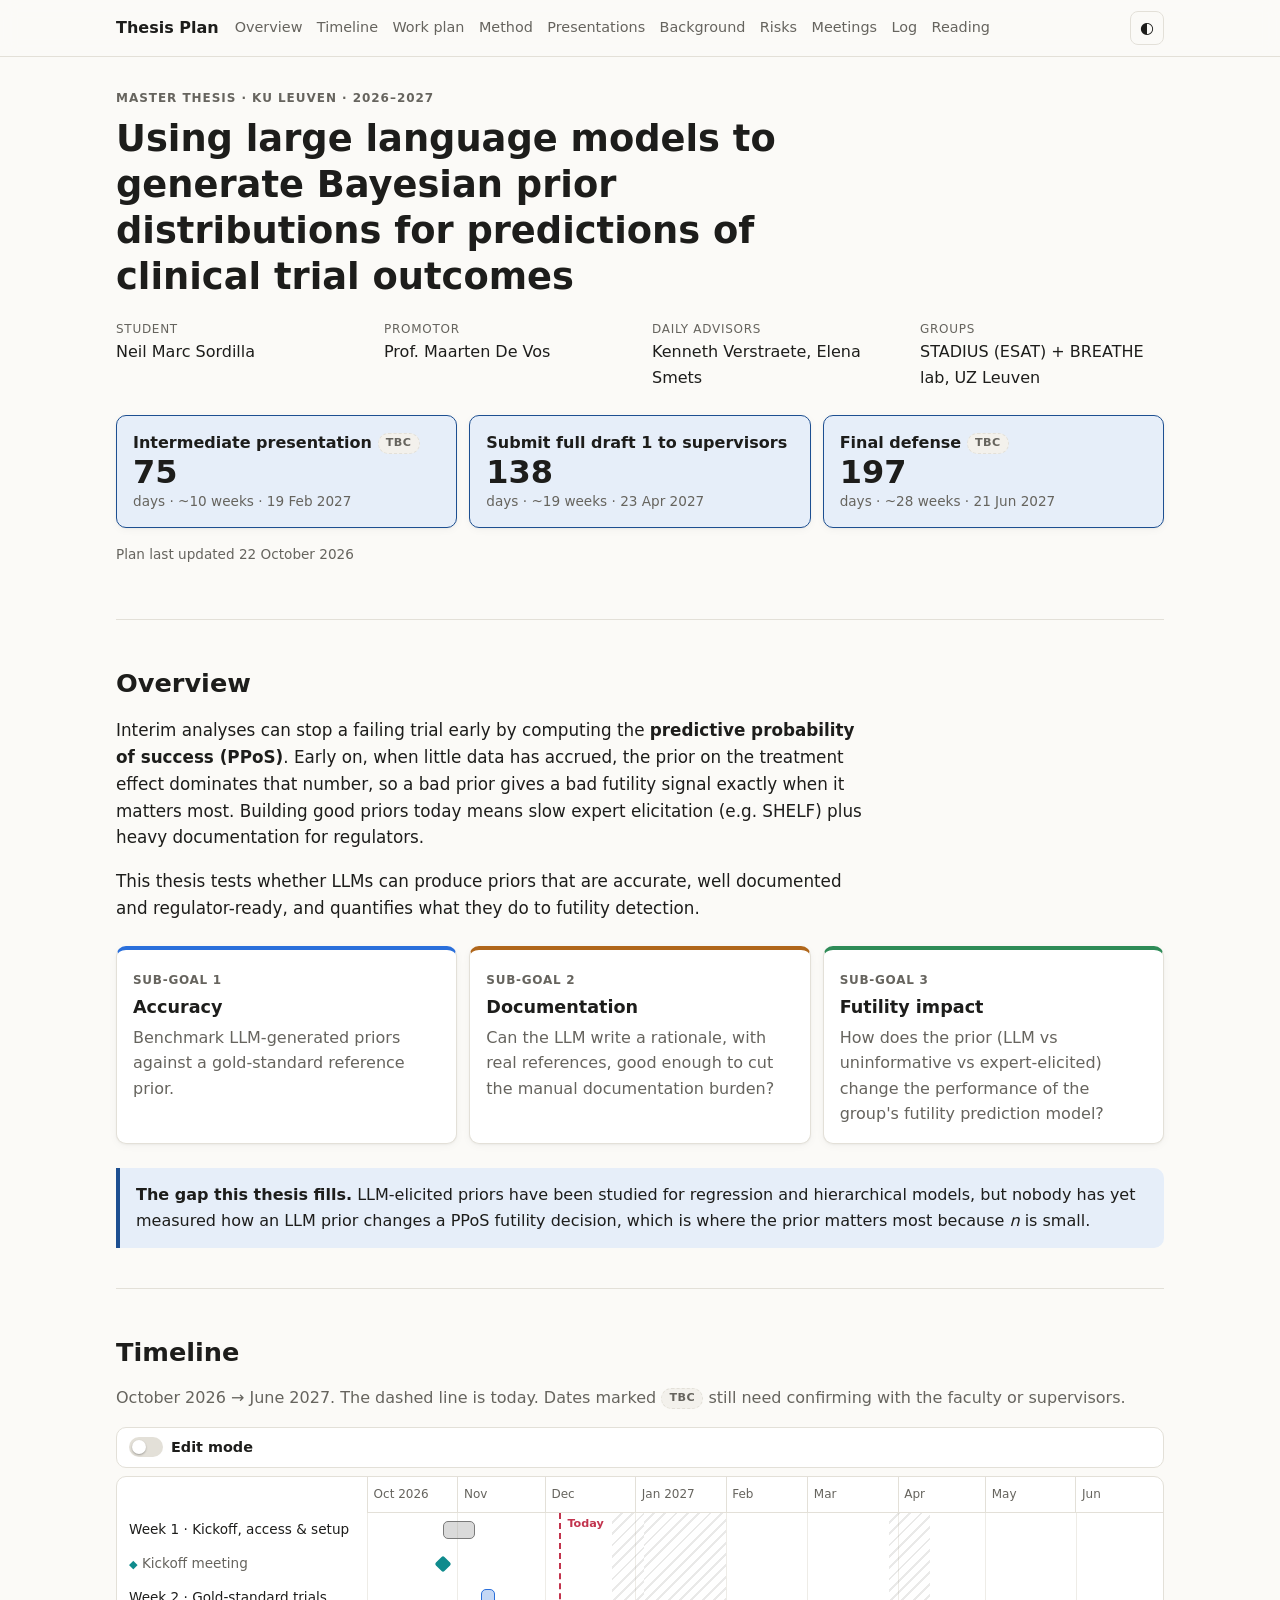
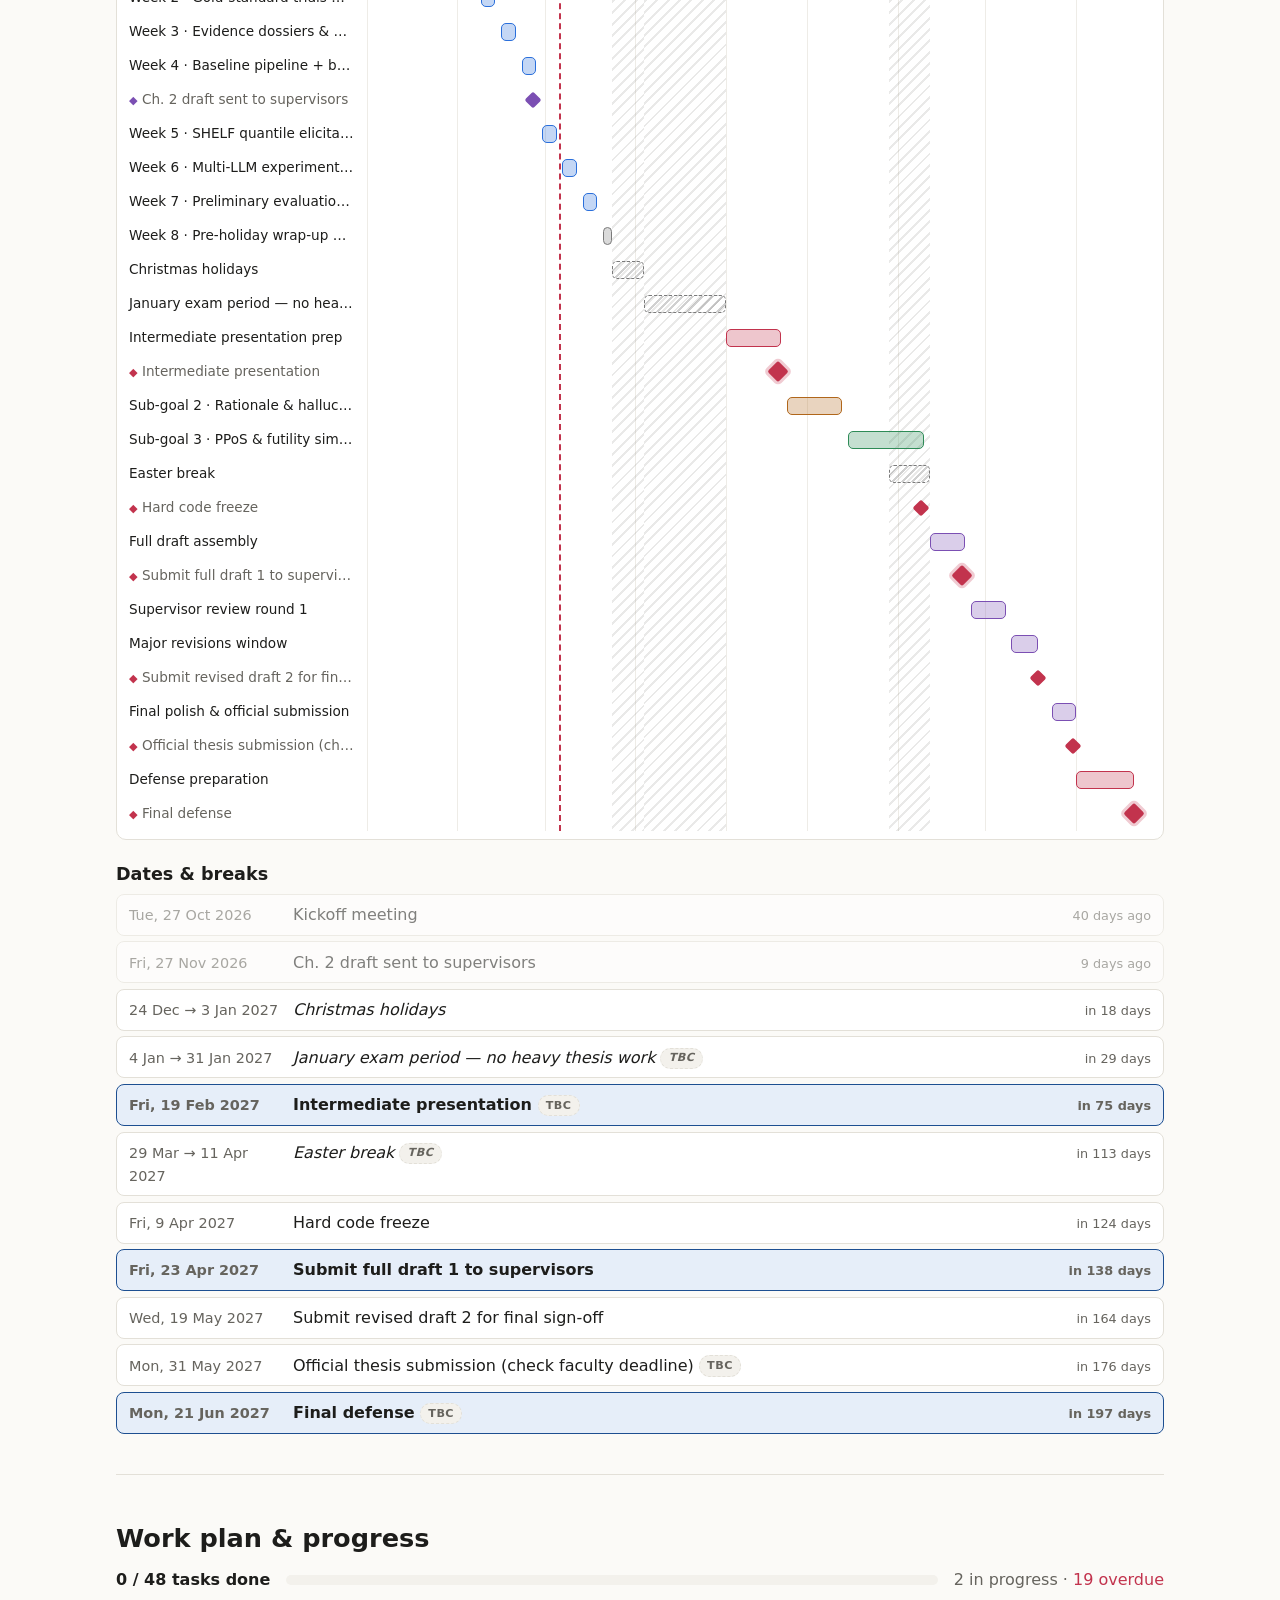
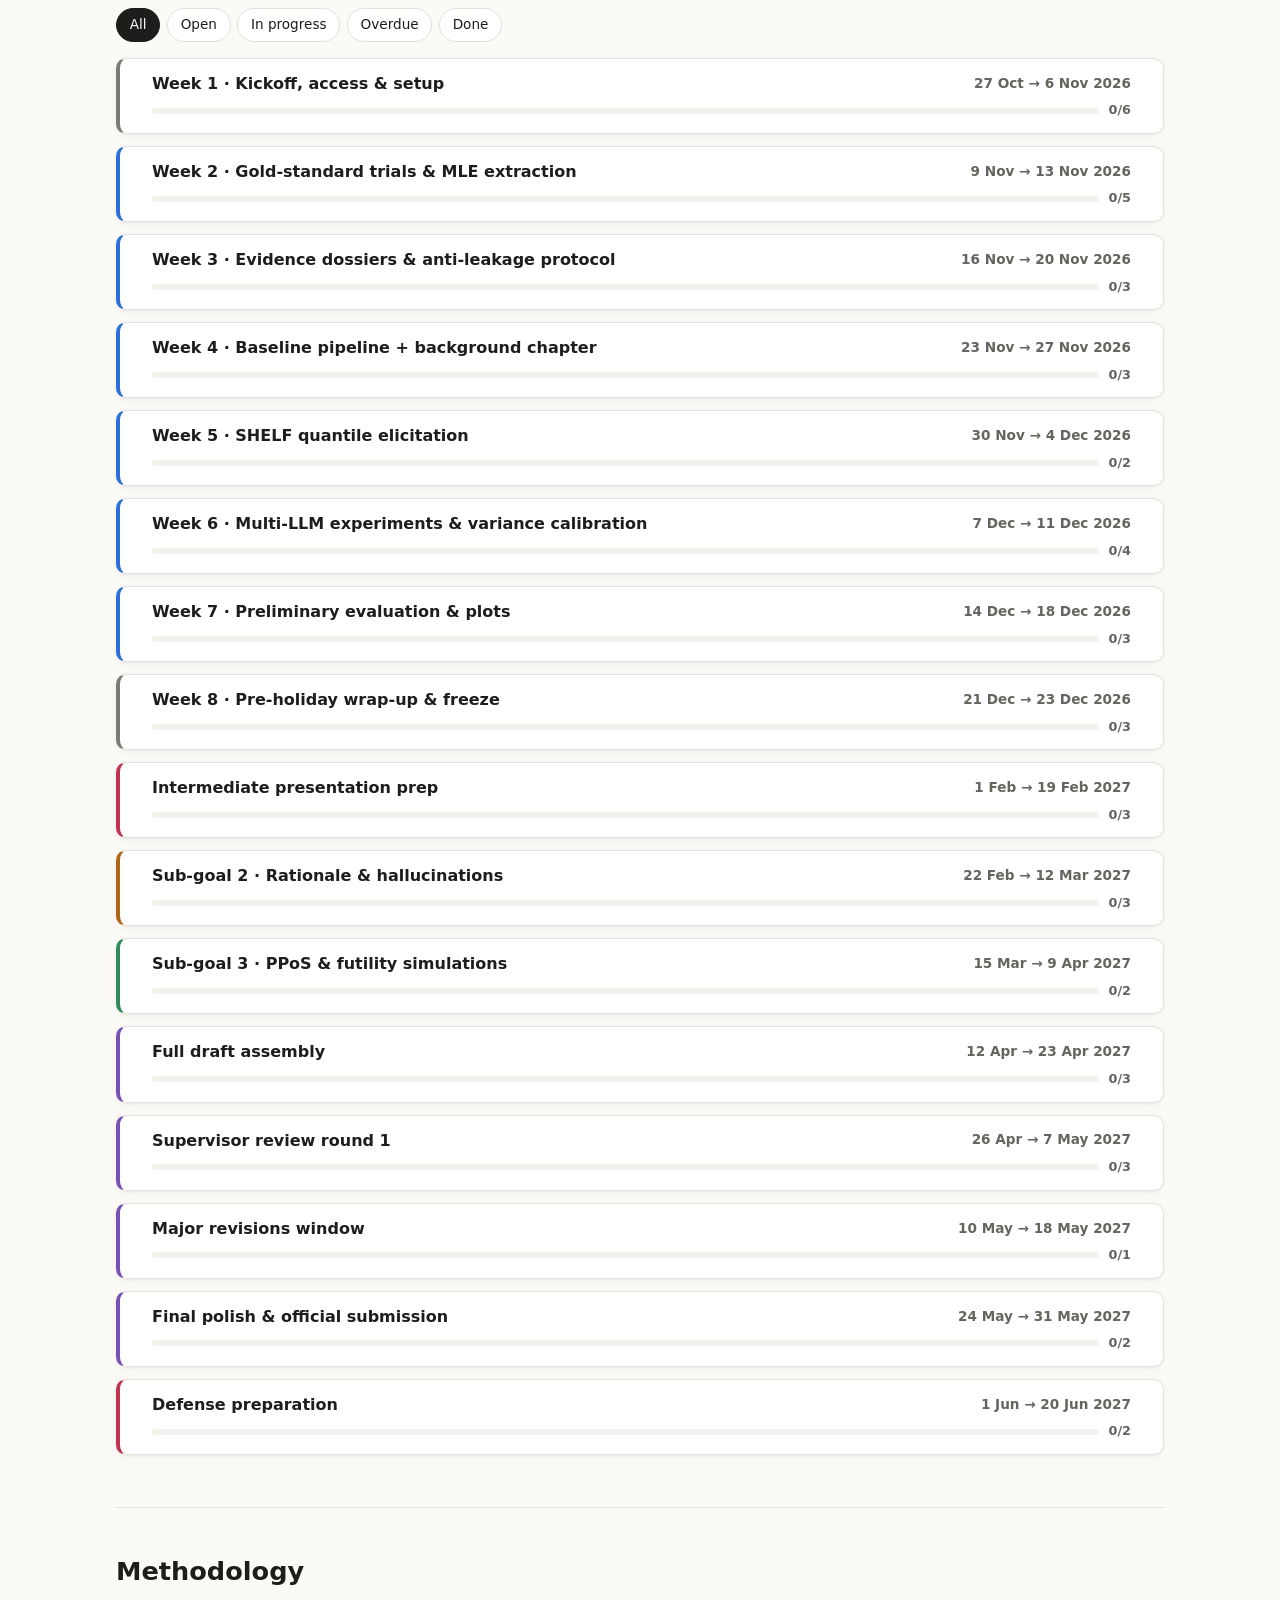
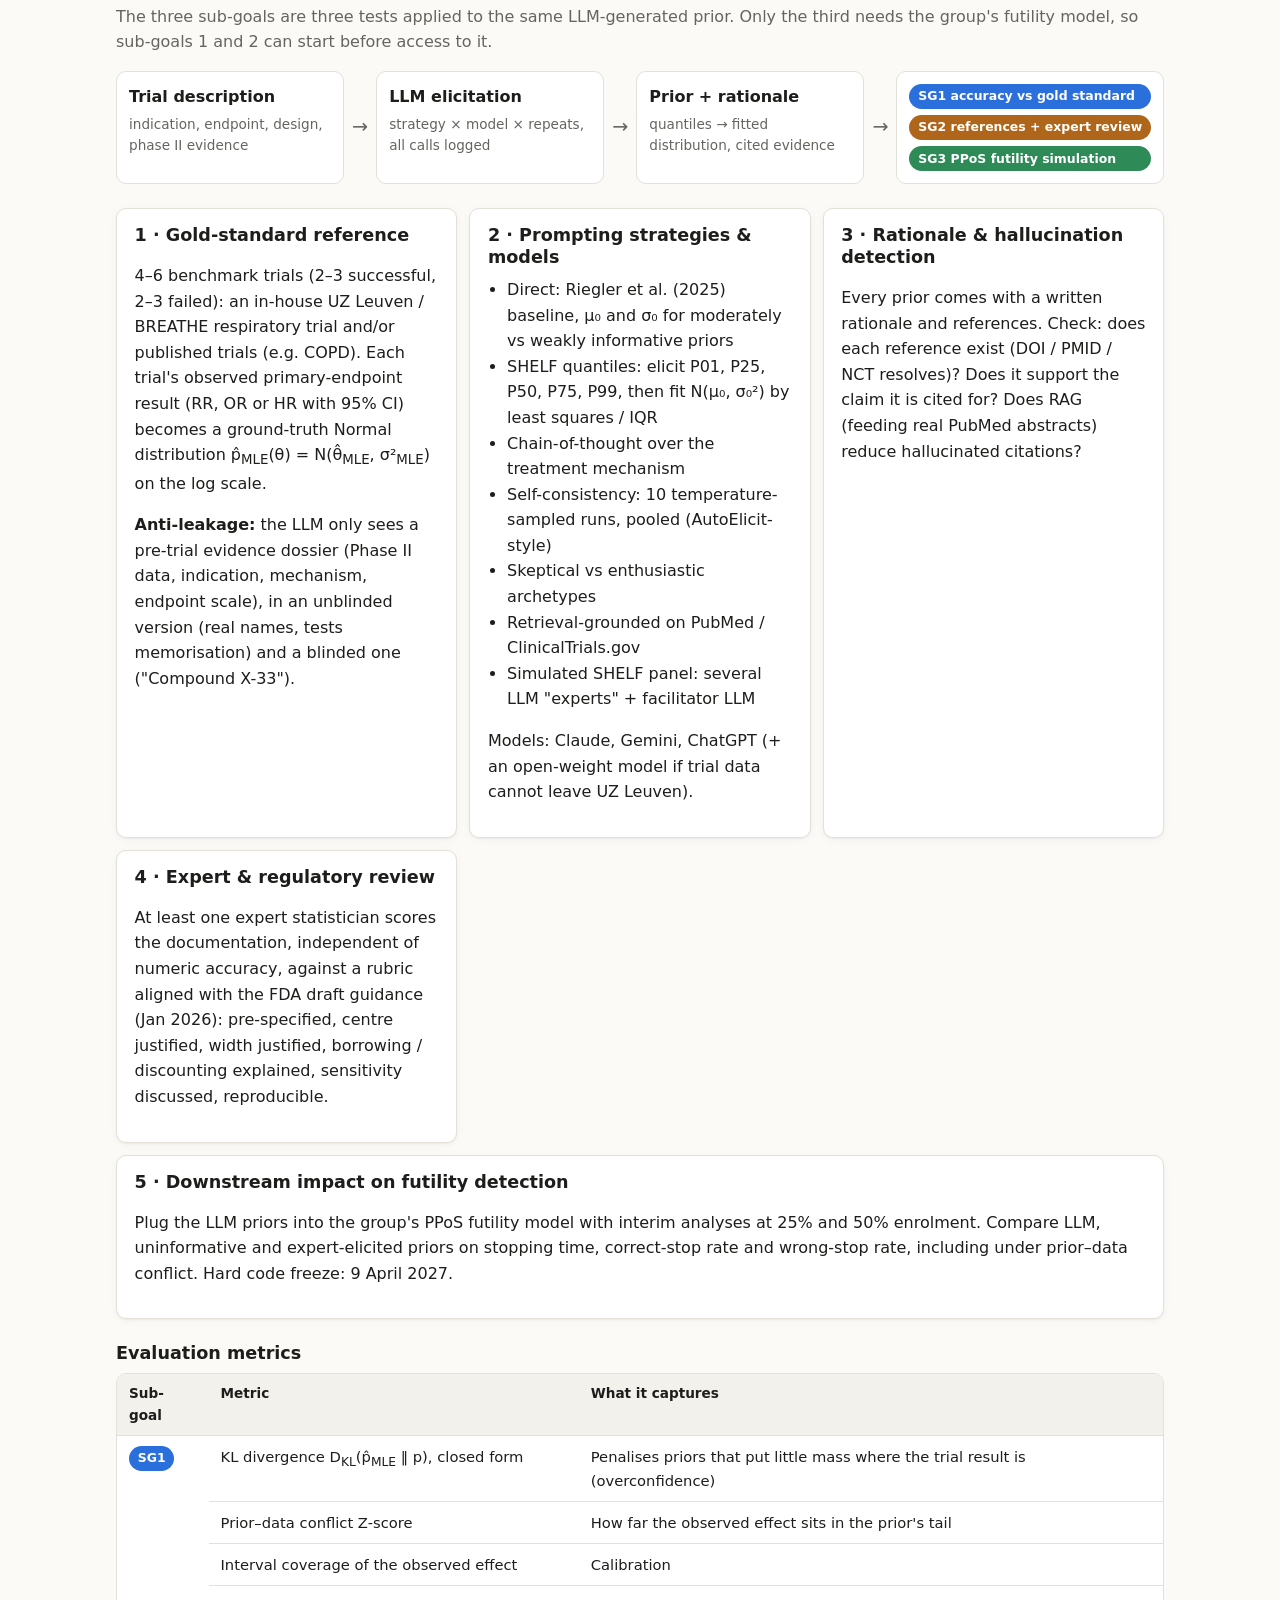
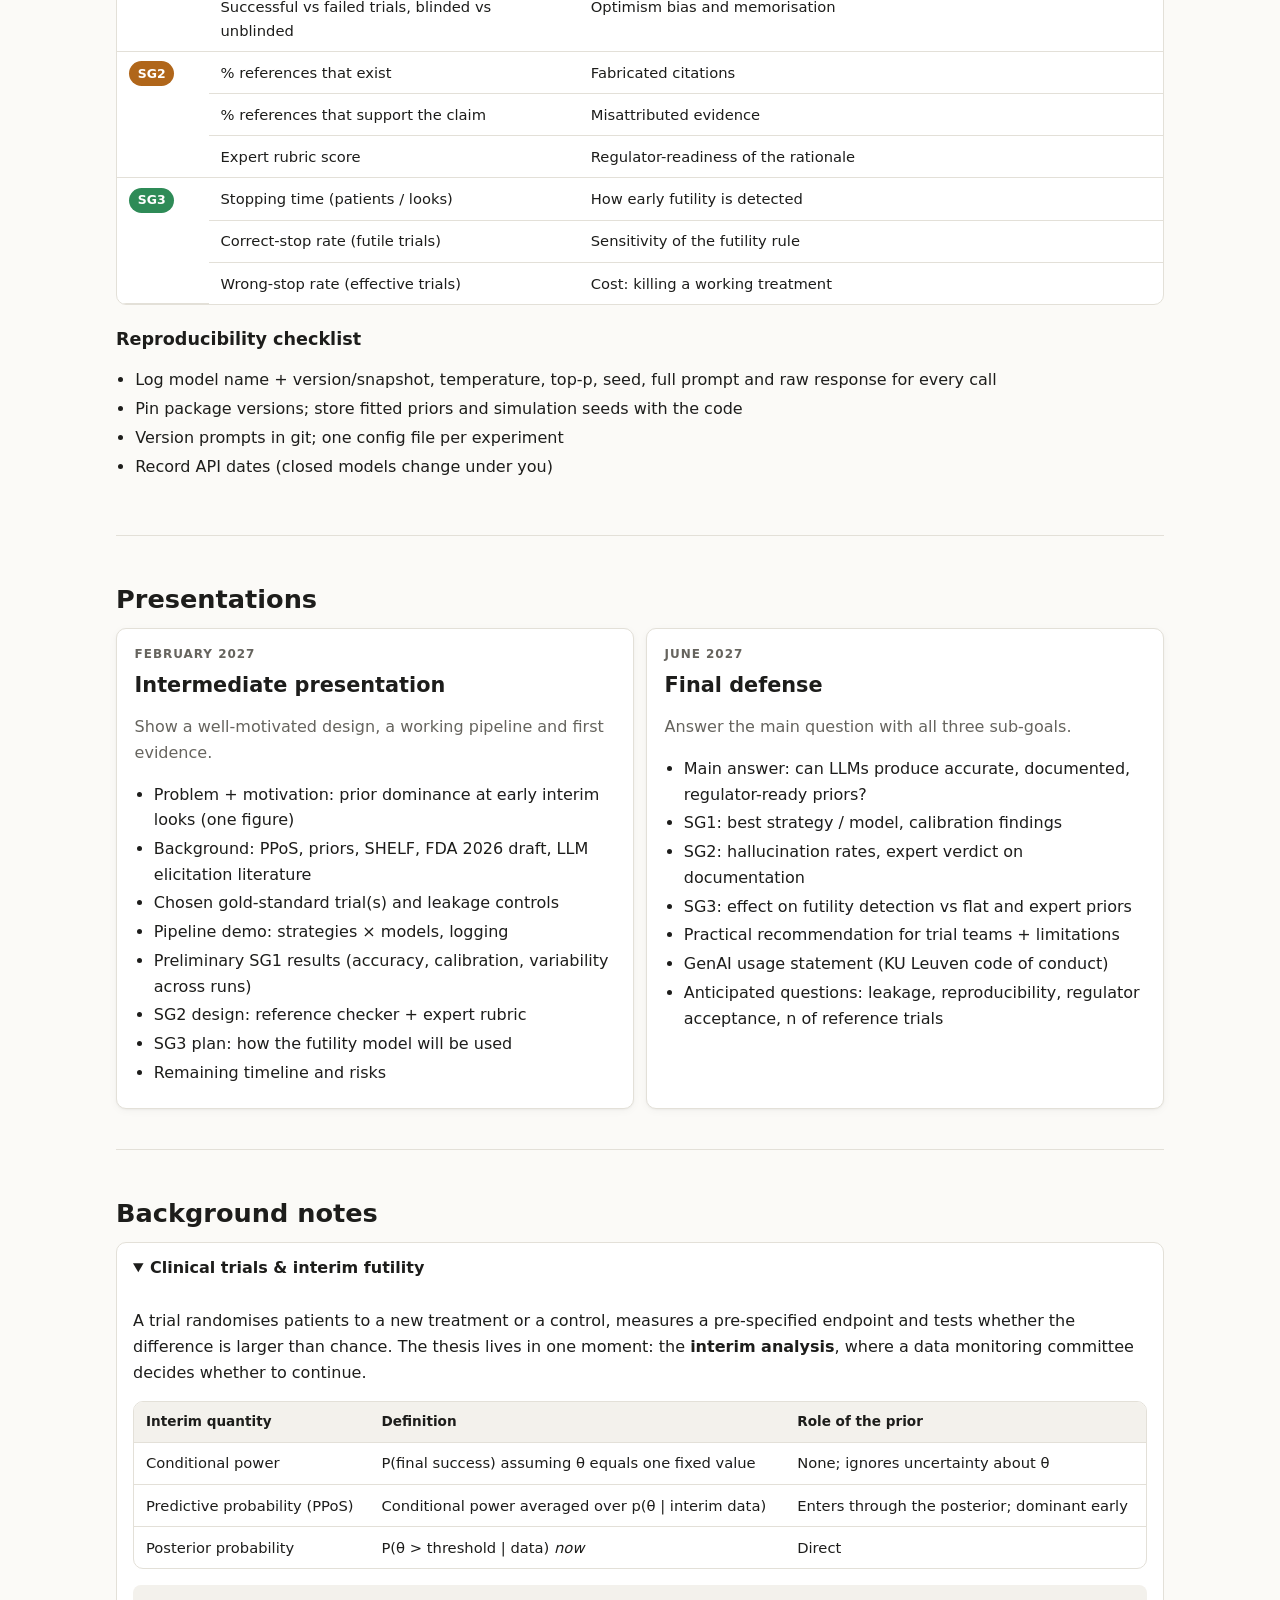
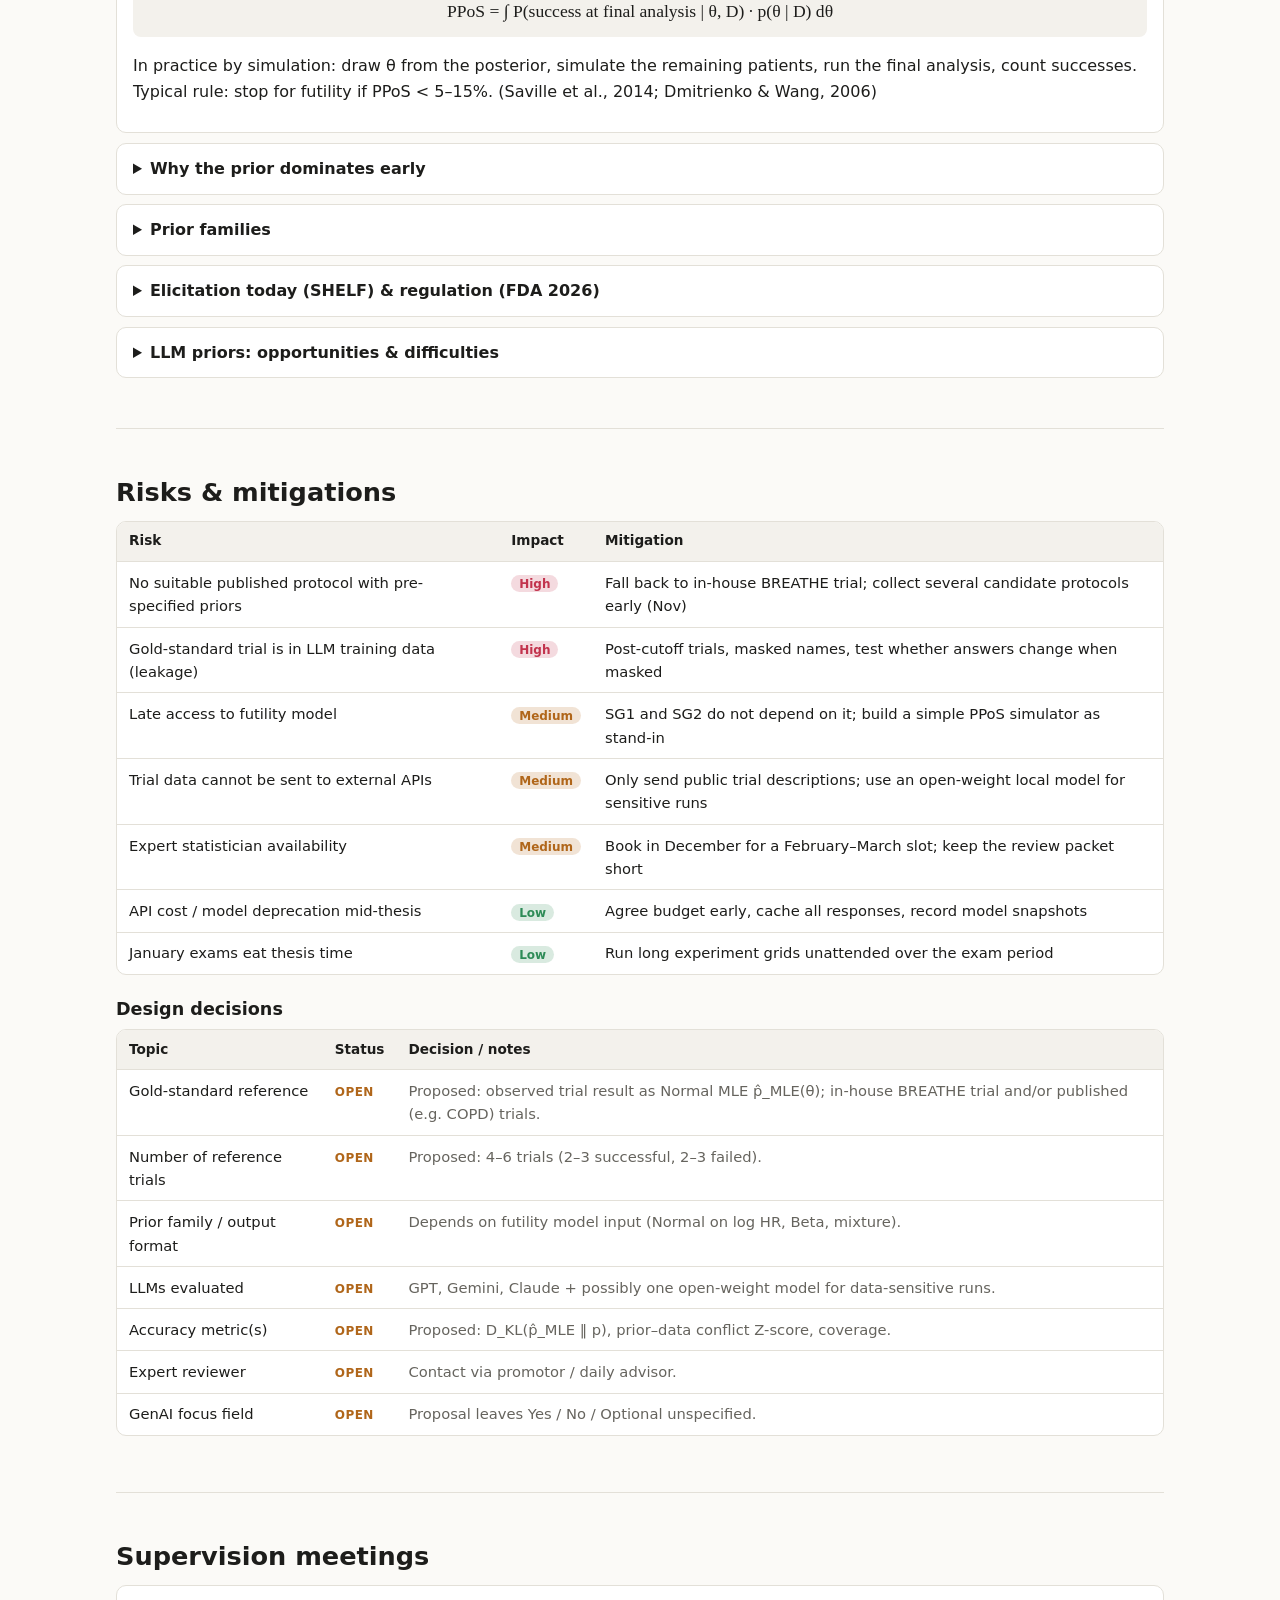
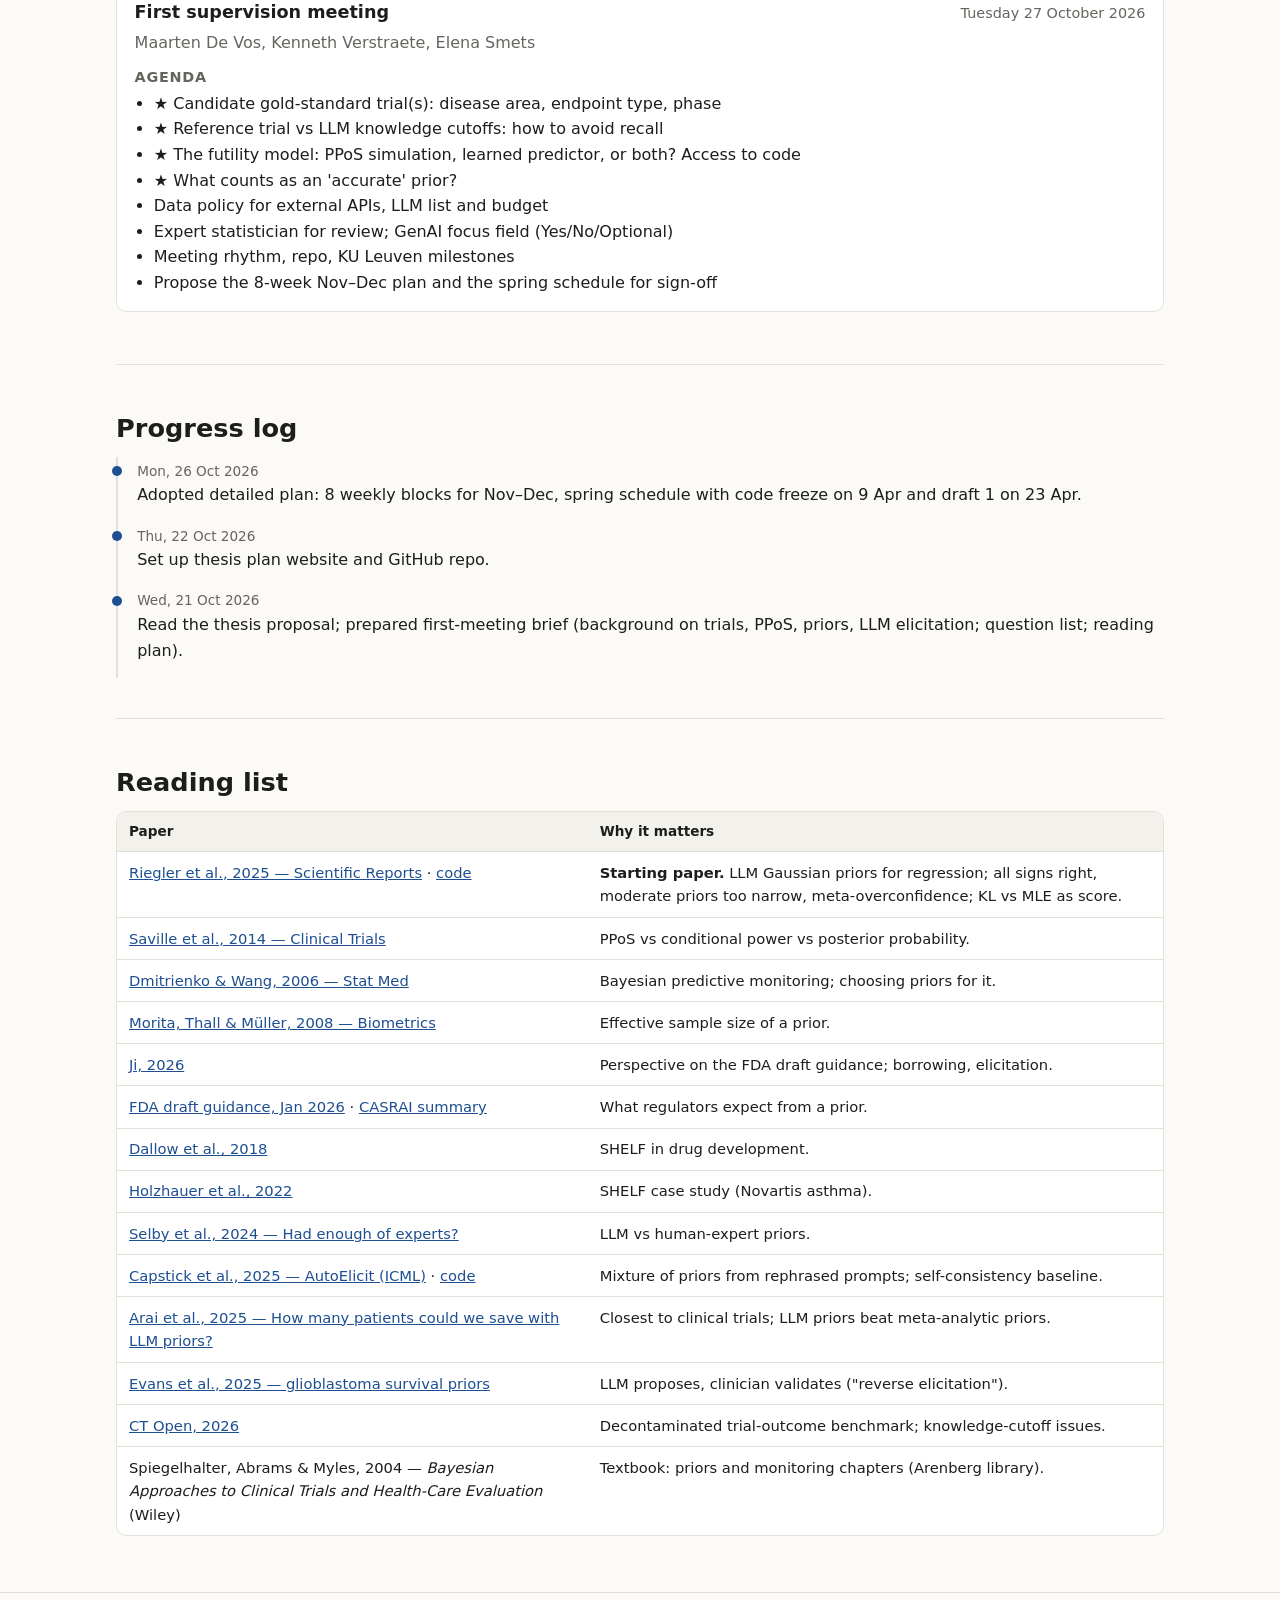
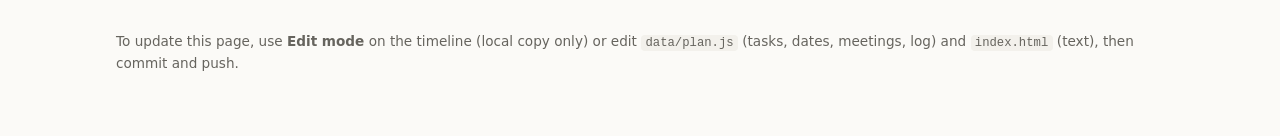
==== commit 9a762995: "Adopt detailed plan: 8 weekly blocks for Nov-Dec and revised spring schedule Co-Authored-By: Claude " ====
--- a/index.html
+++ b/index.html
@@ -132,23 +132,25 @@
       <div class="grid2">
         <article class="card">
           <h3>1 · Gold-standard reference</h3>
-          <p>A published trial protocol that reports its own pre-specified priors; otherwise the outcome of an in-house BREATHE trial. Prefer several reference trials, and trials completed <em>after</em> the LLMs' knowledge cutoffs, so an "accurate" prior is not just recall.</p>
+          <p>4–6 benchmark trials (2–3 successful, 2–3 failed): an in-house UZ Leuven / BREATHE respiratory trial and/or published trials (e.g. COPD). Each trial's observed primary-endpoint result (RR, OR or HR with 95% CI) becomes a ground-truth Normal distribution p̂<sub>MLE</sub>(θ) = N(θ̂<sub>MLE</sub>, σ²<sub>MLE</sub>) on the log scale.</p>
+          <p><strong>Anti-leakage:</strong> the LLM only sees a pre-trial evidence dossier (Phase II data, indication, mechanism, endpoint scale), in an unblinded version (real names, tests memorisation) and a blinded one ("Compound X-33").</p>
         </article>
         <article class="card">
           <h3>2 · Prompting strategies &amp; models</h3>
           <ul>
-            <li>Direct zero-shot instruction</li>
-            <li>Riegler et al. structured prompt (simulated literature review)</li>
+            <li>Direct: Riegler et al. (2025) baseline, μ₀ and σ₀ for moderately vs weakly informative priors</li>
+            <li>SHELF quantiles: elicit P01, P25, P50, P75, P99, then fit N(μ₀, σ₀²) by least squares / IQR</li>
             <li>Chain-of-thought over the treatment mechanism</li>
-            <li>Self-consistency: sample <em>k</em> priors, pool as a mixture (AutoElicit-style)</li>
+            <li>Self-consistency: 10 temperature-sampled runs, pooled (AutoElicit-style)</li>
+            <li>Skeptical vs enthusiastic archetypes</li>
             <li>Retrieval-grounded on PubMed / ClinicalTrials.gov</li>
             <li>Simulated SHELF panel: several LLM "experts" + facilitator LLM</li>
           </ul>
-          <p>Models: GPT, Gemini, Claude (+ an open-weight model if trial data cannot leave UZ Leuven). Elicit 5th/50th/95th percentiles, then fit the parametric family SHELF-style rather than asking for σ directly.</p>
+          <p>Models: Claude, Gemini, ChatGPT (+ an open-weight model if trial data cannot leave UZ Leuven).</p>
         </article>
         <article class="card">
           <h3>3 · Rationale &amp; hallucination detection</h3>
-          <p>Every prior comes with a written rationale and references. Check: does each reference exist (DOI / PMID / NCT resolves)? Does it support the claim it is cited for? Does this step catch unsupported priors before they are used?</p>
+          <p>Every prior comes with a written rationale and references. Check: does each reference exist (DOI / PMID / NCT resolves)? Does it support the claim it is cited for? Does RAG (feeding real PubMed abstracts) reduce hallucinated citations?</p>
         </article>
         <article class="card">
           <h3>4 · Expert &amp; regulatory review</h3>
@@ -156,7 +158,7 @@
         </article>
         <article class="card wide">
           <h3>5 · Downstream impact on futility detection</h3>
-          <p>Integrate the best-performing strategy into the group's futility prediction model. On simulated truly-futile and truly-effective trials, compare LLM, uninformative and expert-elicited priors on stopping time, correct-stop rate and wrong-stop rate, including under prior–data conflict.</p>
+          <p>Plug the LLM priors into the group's PPoS futility model with interim analyses at 25% and 50% enrolment. Compare LLM, uninformative and expert-elicited priors on stopping time, correct-stop rate and wrong-stop rate, including under prior–data conflict. Hard code freeze: 9 April 2027.</p>
         </article>
       </div>
 
@@ -165,11 +167,10 @@
         <table>
           <thead><tr><th>Sub-goal</th><th>Metric</th><th>What it captures</th></tr></thead>
           <tbody>
-            <tr><td rowspan="5"><span class="chip sg1">SG1</span></td><td>KL divergence (both directions)</td><td>Penalises over- vs under-confidence asymmetrically</td></tr>
-            <tr><td>Wasserstein distance</td><td>Location + spread error on the effect scale</td></tr>
-            <tr><td>Density overlap</td><td>Bounded, interpretable similarity</td></tr>
-            <tr><td>90% interval coverage of reference effect</td><td>Calibration</td></tr>
-            <tr><td>ESS ratio vs gold standard</td><td>How much information the prior claims (key for early PPoS)</td></tr>
+            <tr><td rowspan="4"><span class="chip sg1">SG1</span></td><td>KL divergence D<sub>KL</sub>(p̂<sub>MLE</sub> ‖ p), closed form</td><td>Penalises priors that put little mass where the trial result is (overconfidence)</td></tr>
+            <tr><td>Prior–data conflict Z-score</td><td>How far the observed effect sits in the prior's tail</td></tr>
+            <tr><td>Interval coverage of the observed effect</td><td>Calibration</td></tr>
+            <tr><td>Successful vs failed trials, blinded vs unblinded</td><td>Optimism bias and memorisation</td></tr>
             <tr><td rowspan="3"><span class="chip sg2">SG2</span></td><td>% references that exist</td><td>Fabricated citations</td></tr>
             <tr><td>% references that support the claim</td><td>Misattributed evidence</td></tr>
             <tr><td>Expert rubric score</td><td>Regulator-readiness of the rationale</td></tr>
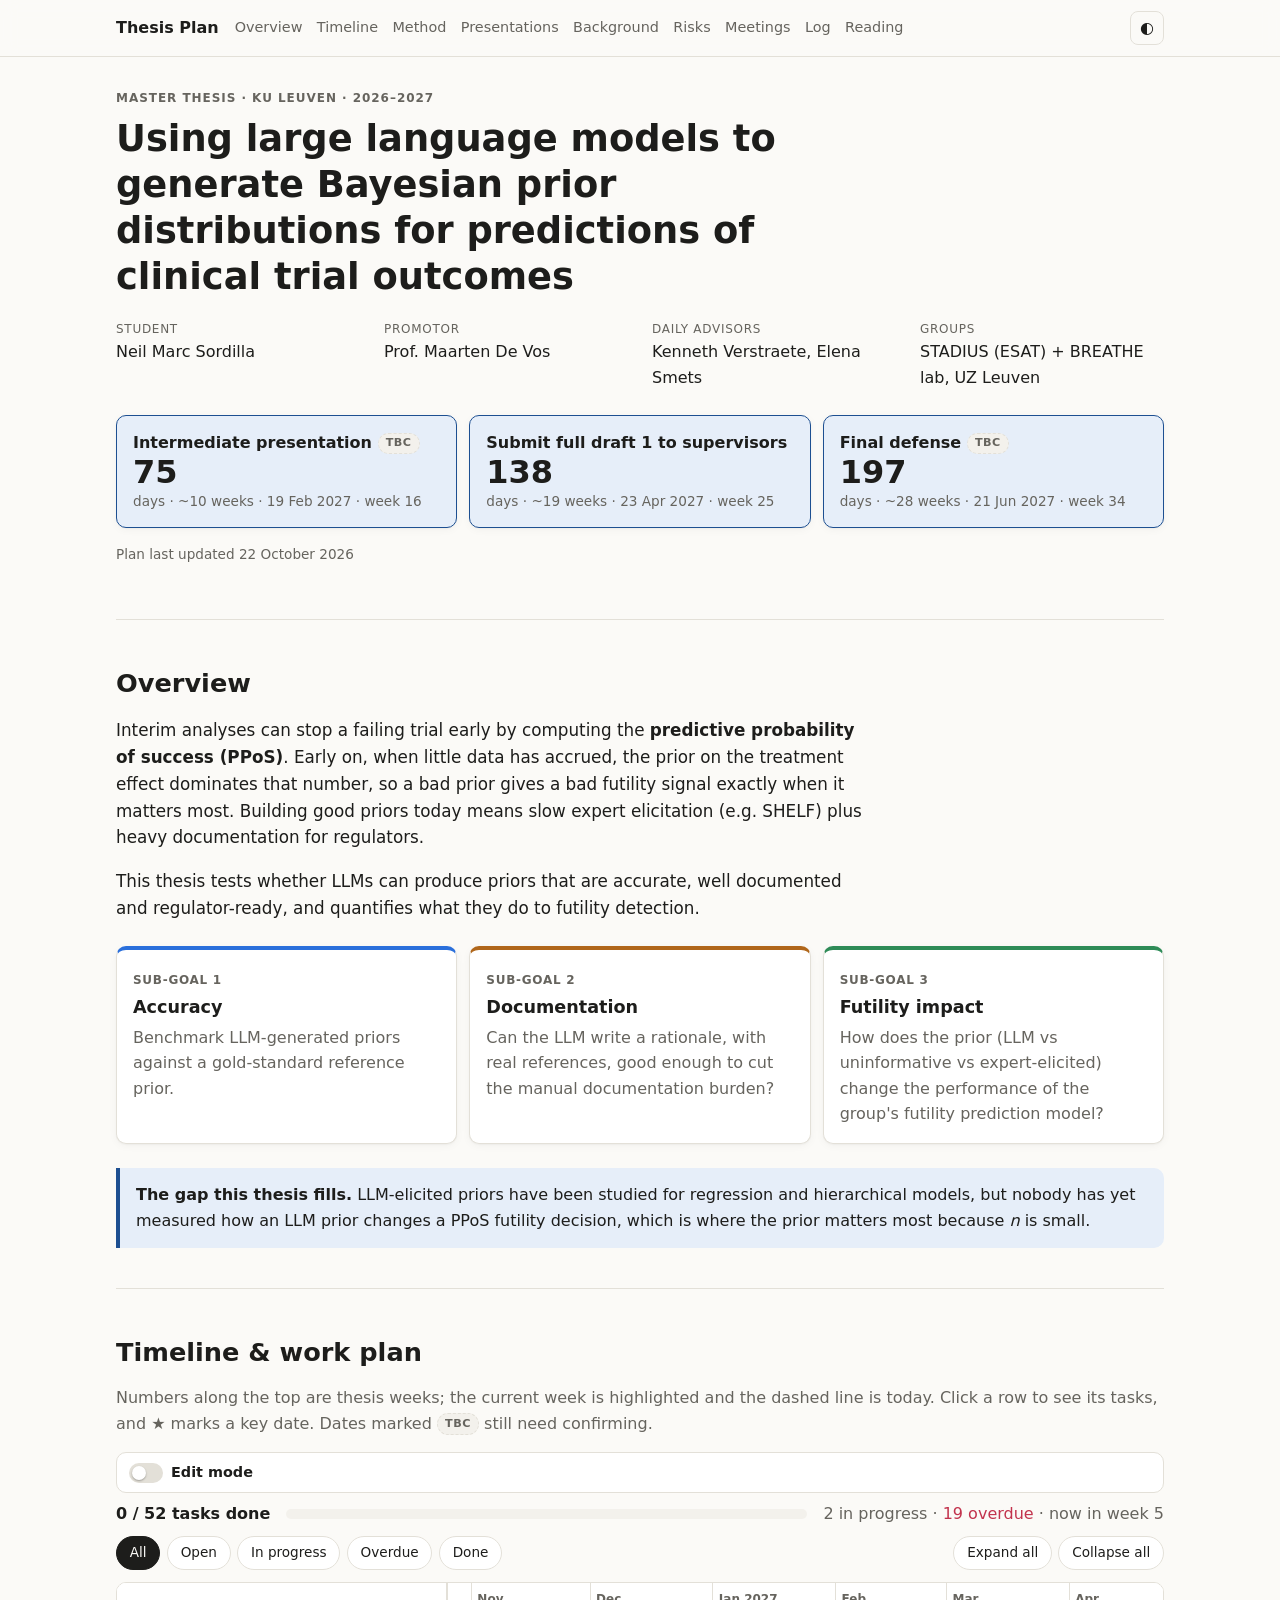
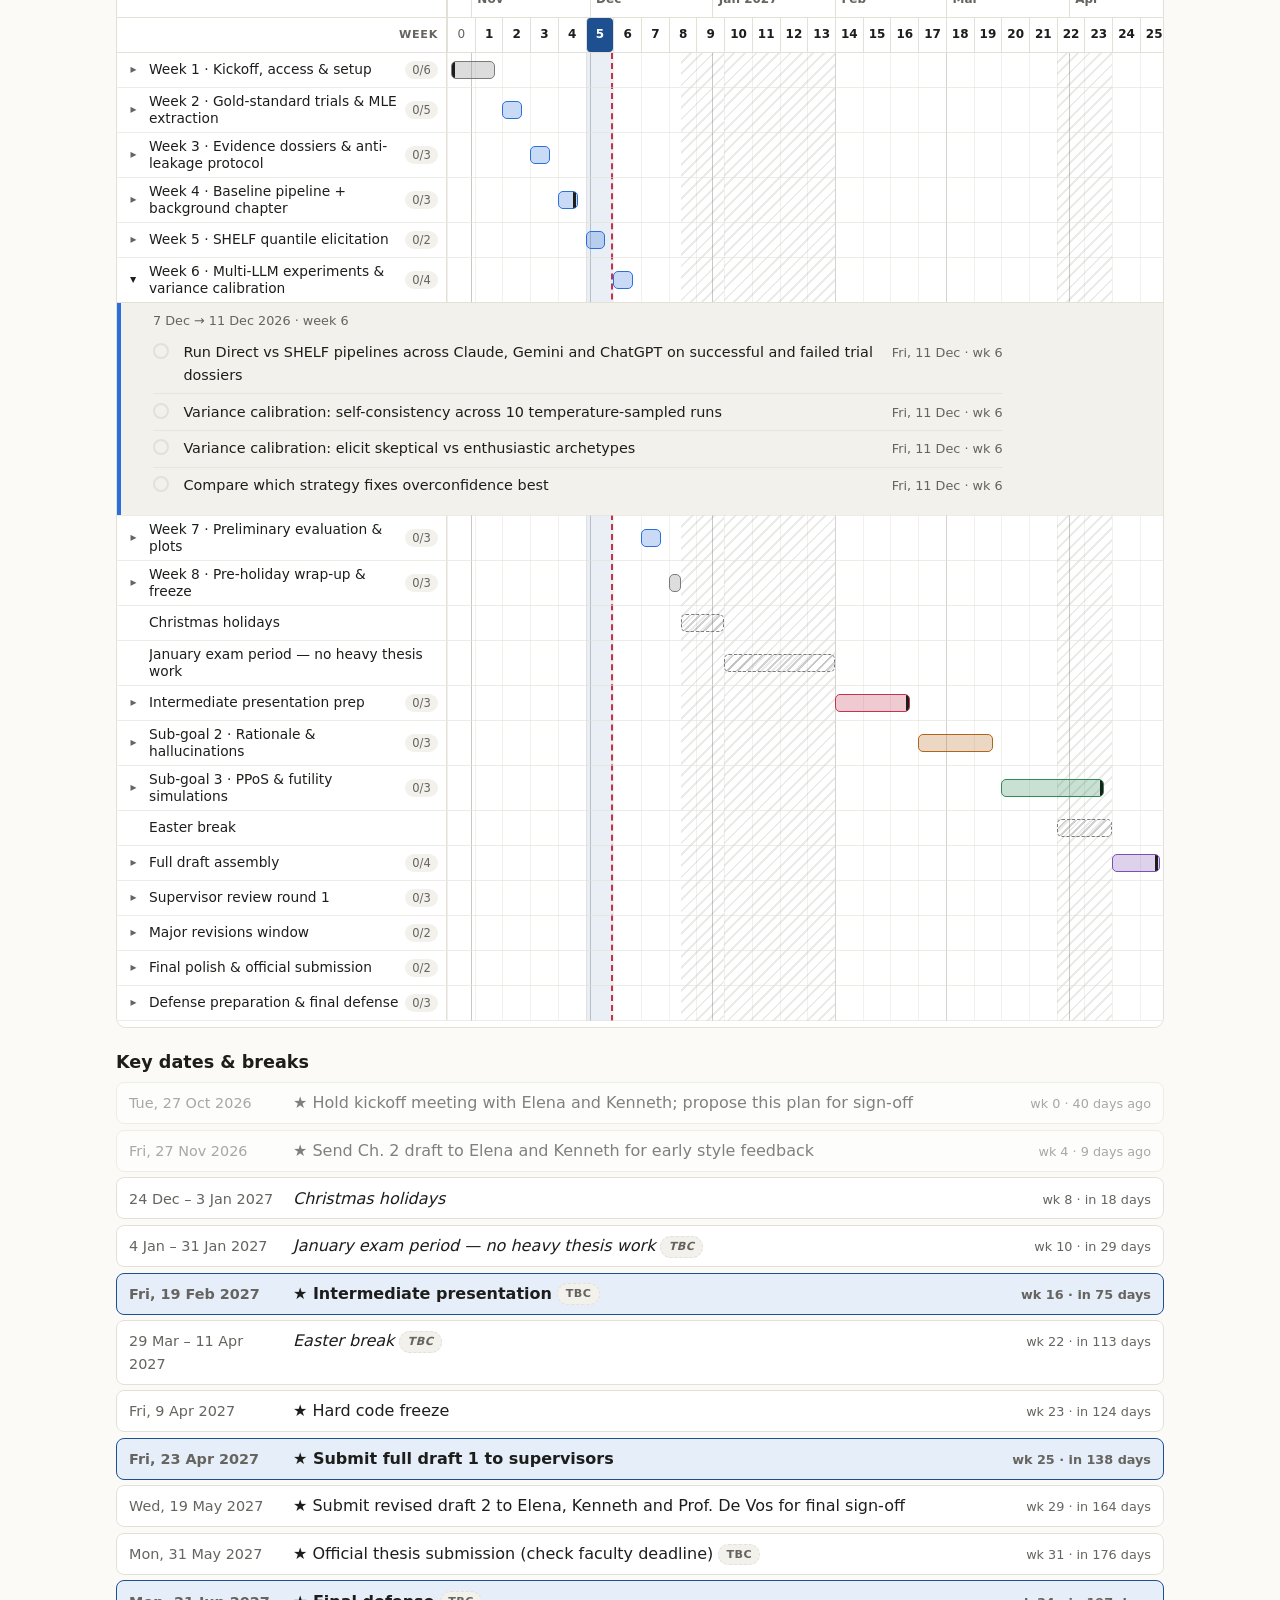
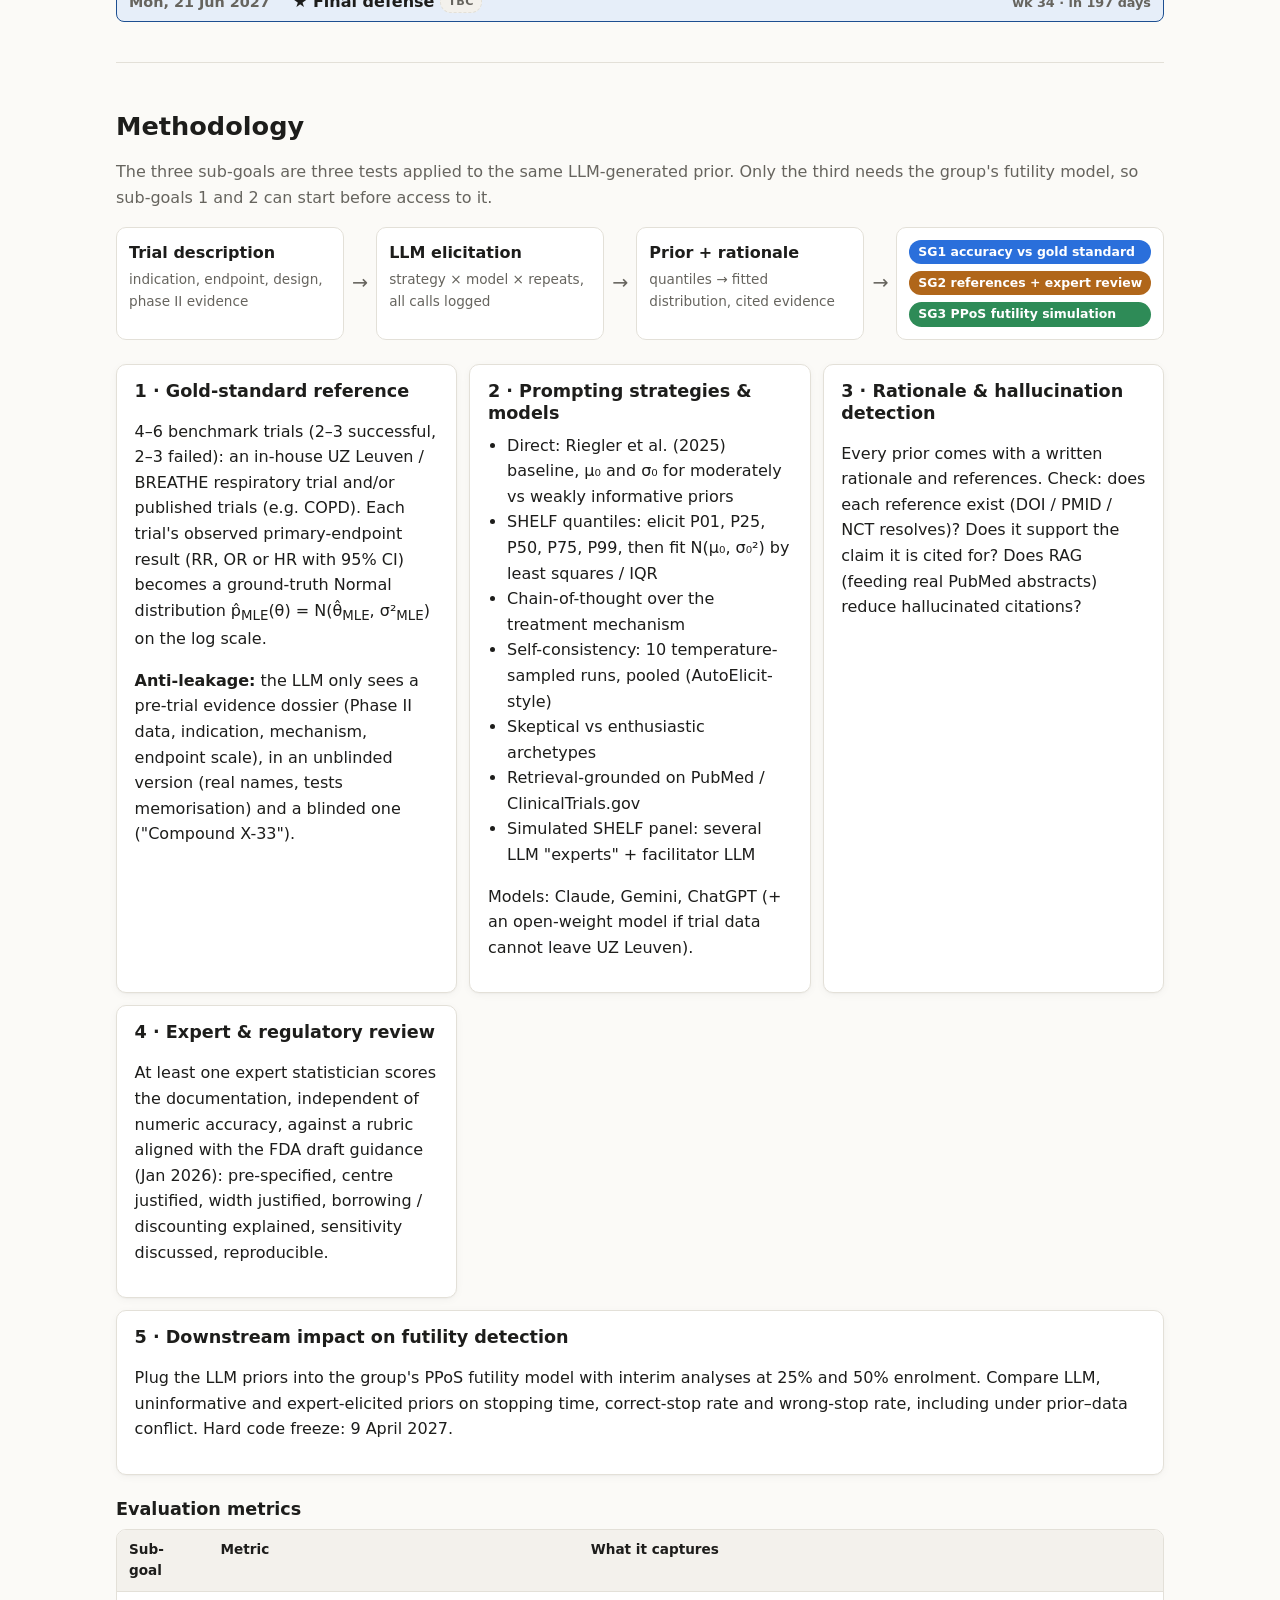
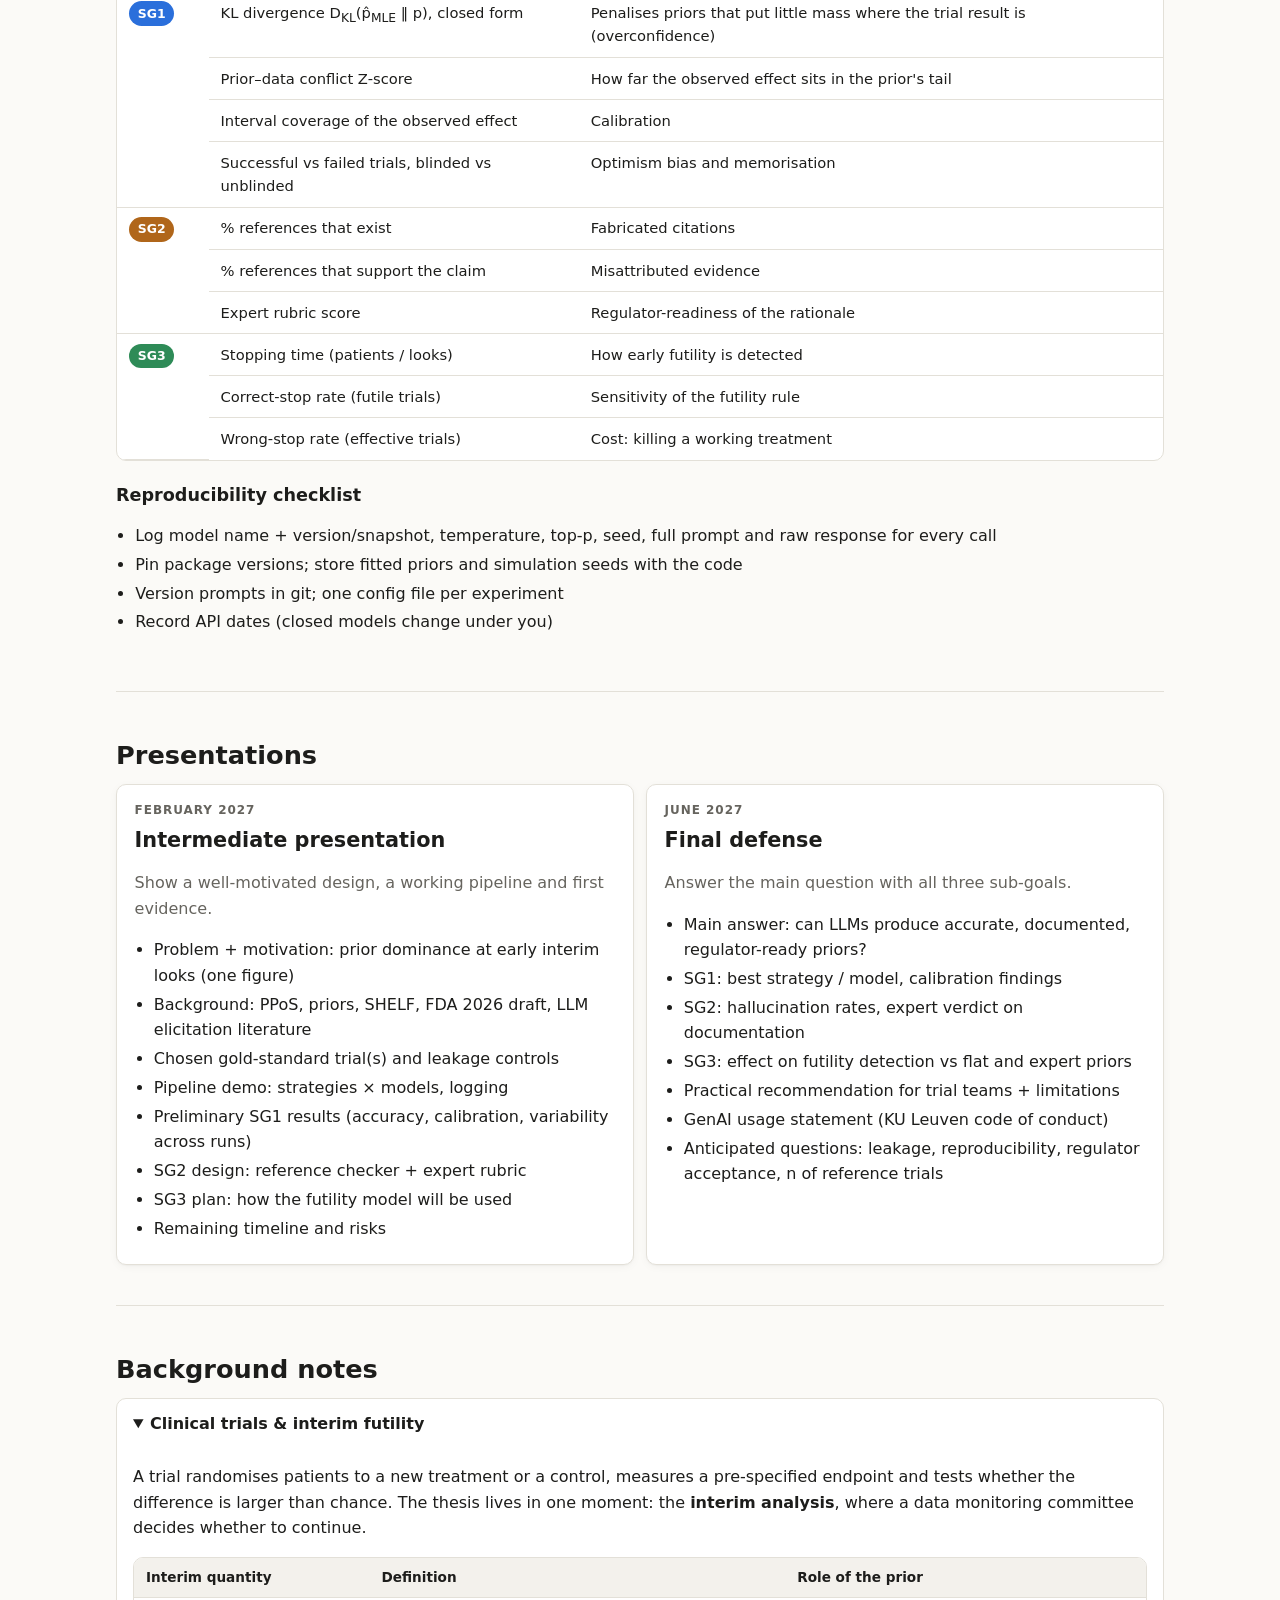
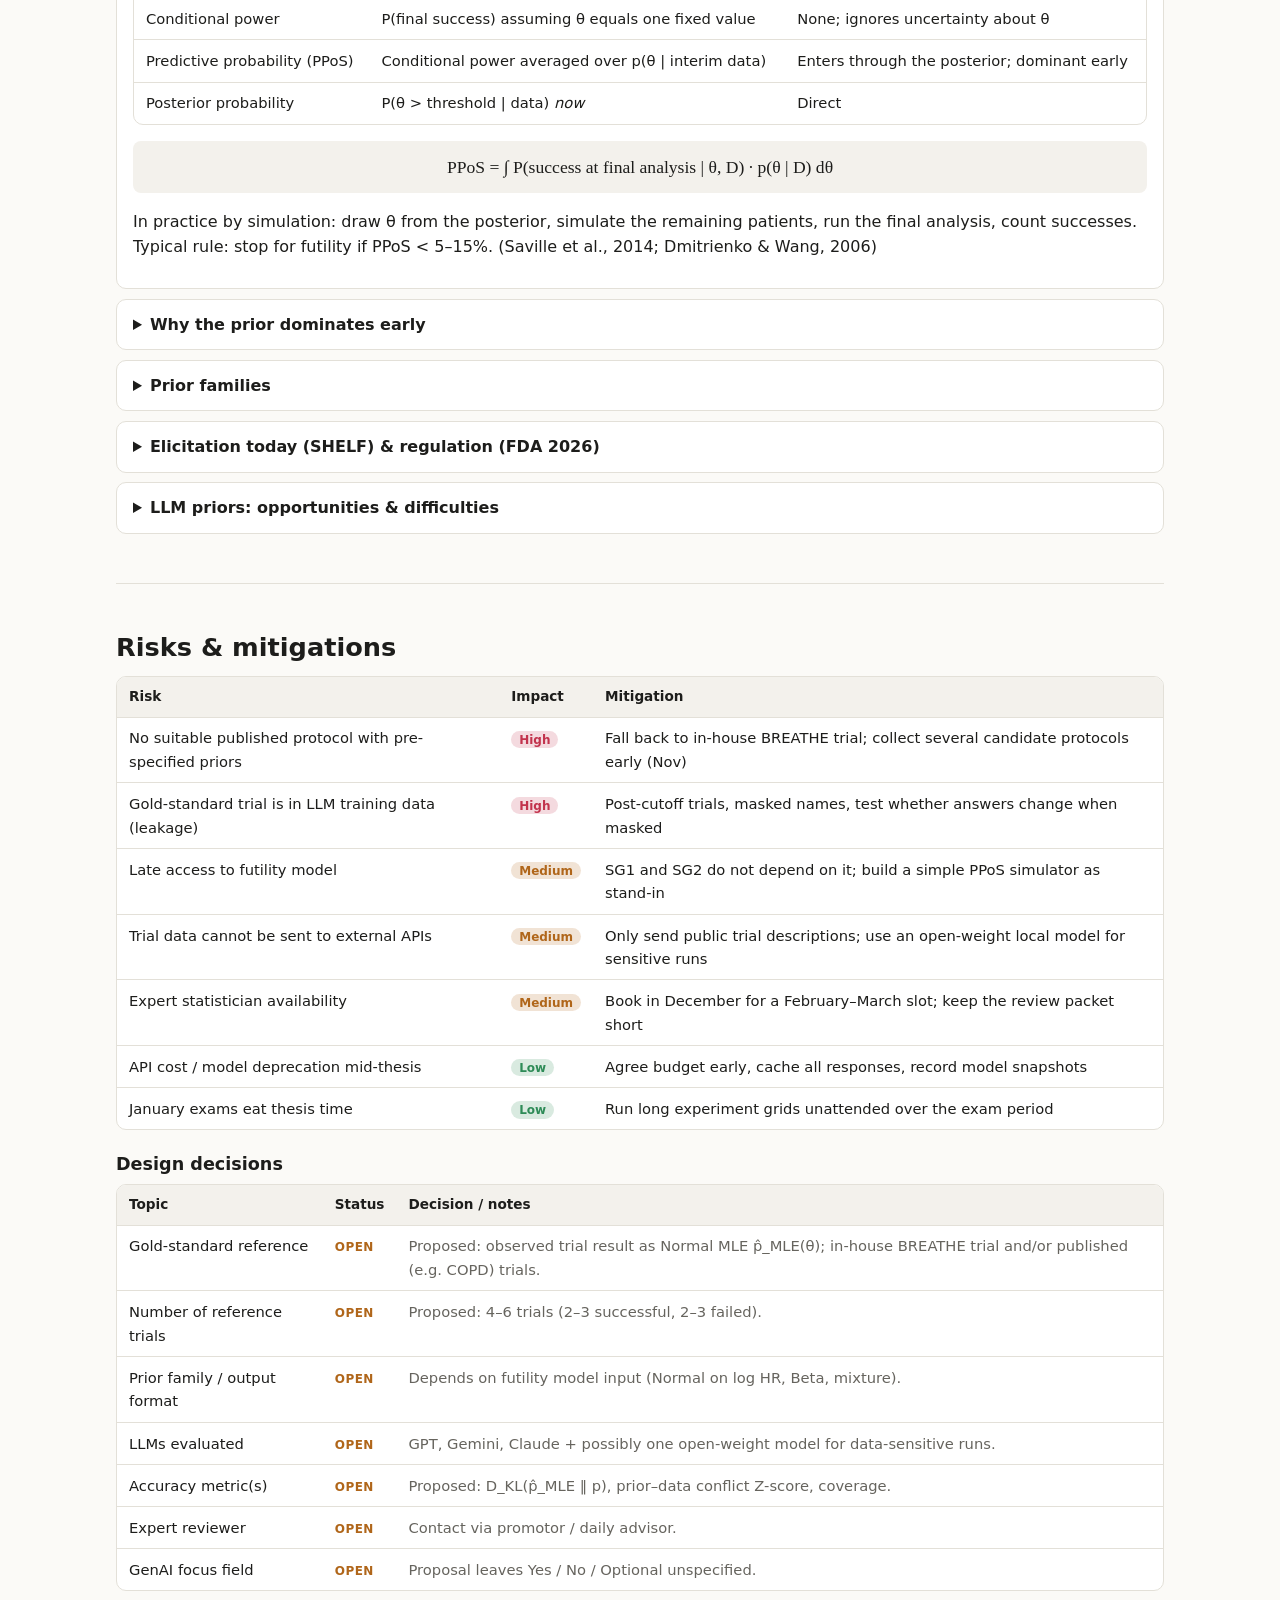
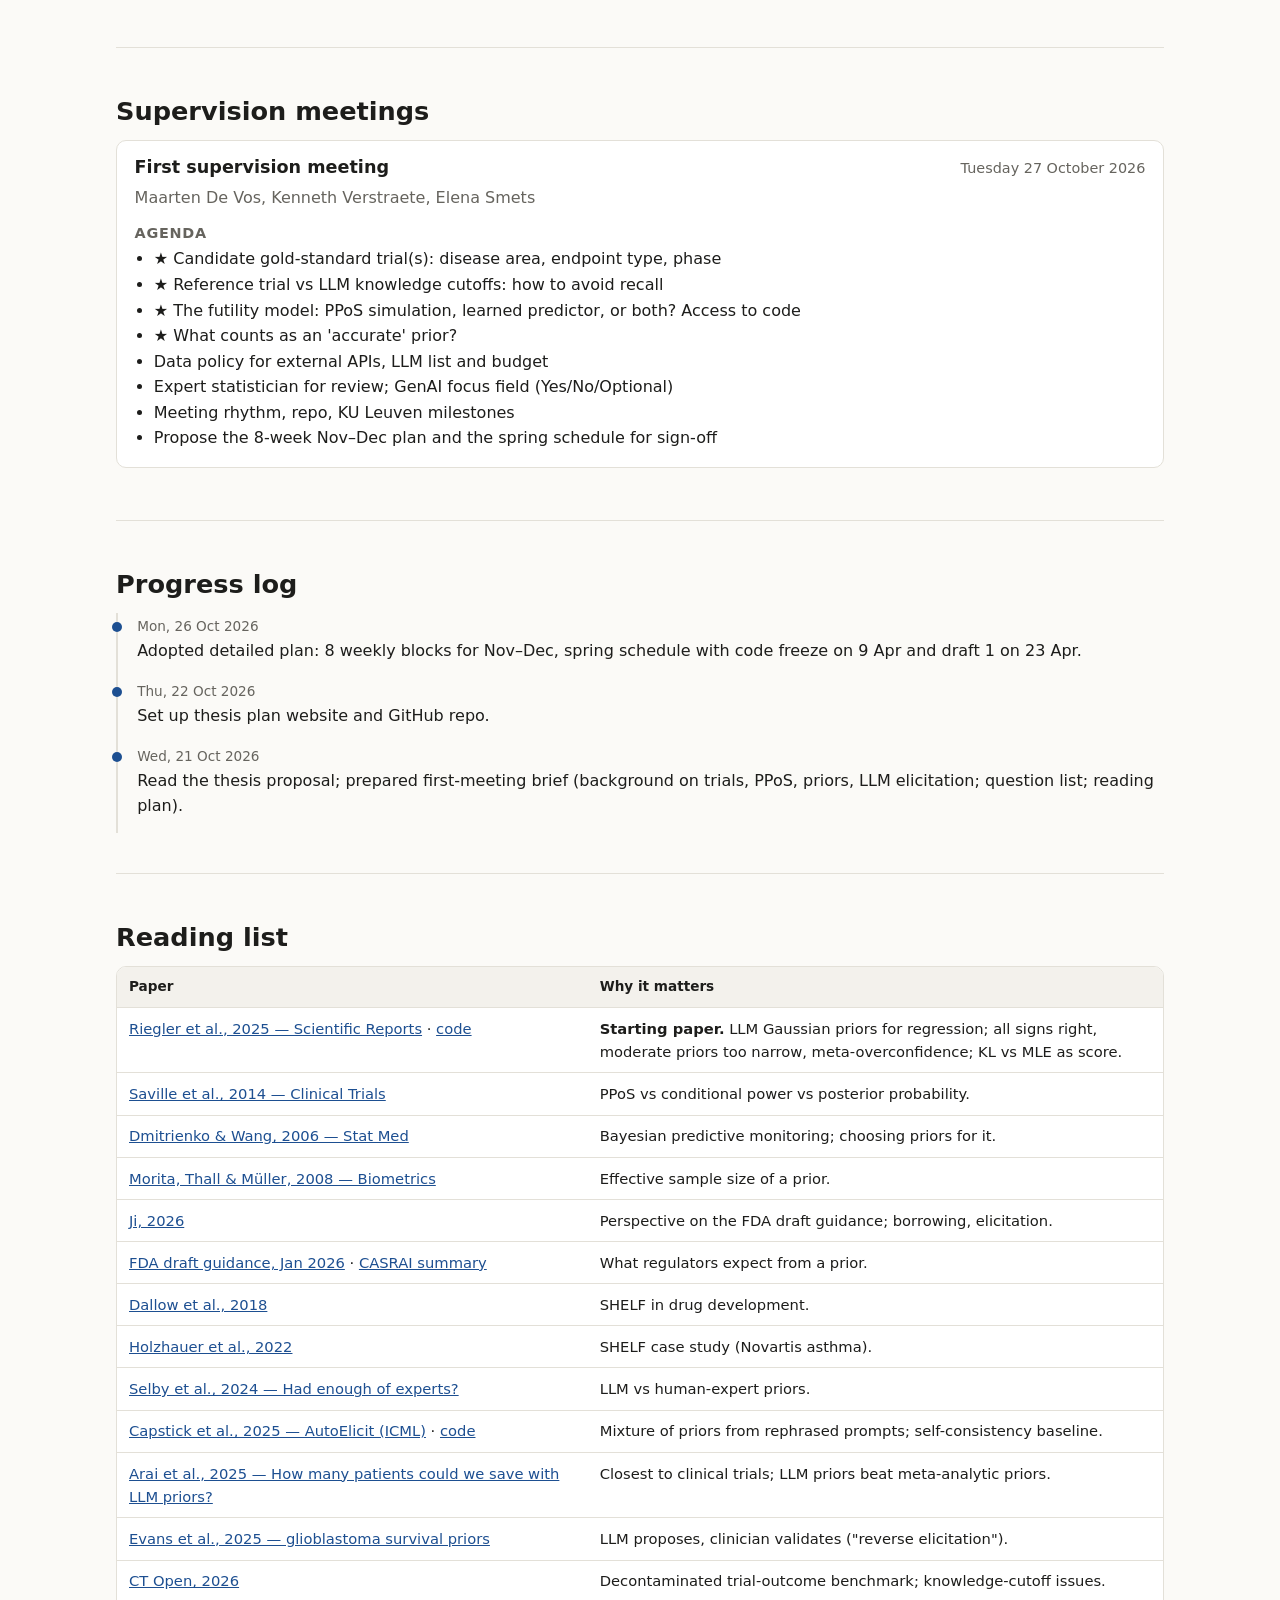
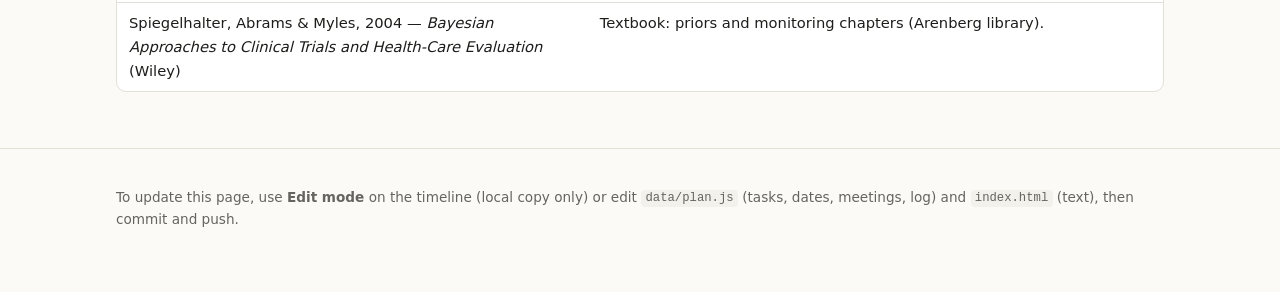
==== commit a4d2a403: "Timeline: week-number axis, expandable task lists per block, key dates as tasks Co-Authored-By: Clau" ====
--- a/index.html
+++ b/index.html
@@ -16,7 +16,6 @@
       <nav class="nav" aria-label="Sections">
         <a href="#overview">Overview</a>
         <a href="#timeline">Timeline</a>
-        <a href="#work">Work plan</a>
         <a href="#method">Method</a>
         <a href="#presentations">Presentations</a>
         <a href="#background">Background</a>
@@ -70,15 +69,15 @@
       </div>
     </section>
 
-    <!-- TIMELINE -->
+    <!-- TIMELINE & WORK PLAN -->
     <section id="timeline">
-      <h2>Timeline</h2>
-      <p class="muted">October 2026 → June 2027. The dashed line is today. Dates marked <span class="pill tbc">TBC</span> still need confirming with the faculty or supervisors.</p>
+      <h2>Timeline &amp; work plan</h2>
+      <p class="muted">Numbers along the top are thesis weeks; the current week is highlighted and the dashed line is today. Click a row to see its tasks, and ★ marks a key date. Dates marked <span class="pill tbc">TBC</span> still need confirming.</p>
       <div id="banner"></div>
       <div class="toolbar" id="toolbar" hidden>
         <label class="switch"><input type="checkbox" id="editToggle"><span class="slider" aria-hidden="true"></span>Edit mode</label>
         <div class="edit-actions">
-          <button type="button" id="addItem">+ Add item</button>
+          <button type="button" id="addItem">+ Add block</button>
           <button type="button" id="sortBtn" title="Reorder the timeline by start date">Sort by date</button>
           <button type="button" id="undoBtn" title="Undo (Ctrl+Z)">↶ Undo</button>
           <span class="spacer"></span>
@@ -88,26 +87,28 @@
           <button type="button" id="saveBtn" class="primary">Save plan.js</button>
         </div>
       </div>
-      <p class="edit-hint">Every row is one item: a bar (date range) or a ◆ (single date). Drag to move · drag a bar's ends to change start / end · click to edit name, dates, colour and tasks · ▲▼ swap order.</p>
+      <p class="edit-hint">Drag a bar to move it, or drag its ends to change the dates · ✎ or click a bar to edit its name, dates, colour and tasks · click a task's circle to change its status · ▲▼ to reorder.</p>
+
+      <div class="plan-controls">
+        <div class="overall" id="overall"></div>
+        <div class="filters" role="group" aria-label="Filter tasks">
+          <button type="button" data-filter="all" class="active">All</button>
+          <button type="button" data-filter="open">Open</button>
+          <button type="button" data-filter="doing">In progress</button>
+          <button type="button" data-filter="overdue">Overdue</button>
+          <button type="button" data-filter="done">Done</button>
+          <span class="spacer"></span>
+          <button type="button" id="expandAll">Expand all</button>
+          <button type="button" id="collapseAll">Collapse all</button>
+        </div>
+      </div>
+
       <div class="gantt-scroll">
-        <div class="gantt" id="gantt" role="img" aria-label="Gantt chart of thesis phases"></div>
-      </div>
-      <h3>Dates &amp; breaks</h3>
+        <div class="gantt" id="gantt" aria-label="Timeline with tasks per block"></div>
+      </div>
+
+      <h3>Key dates &amp; breaks</h3>
       <ol class="milestones" id="milestones"></ol>
-    </section>
-
-    <!-- WORK PLAN -->
-    <section id="work">
-      <h2>Work plan &amp; progress</h2>
-      <div class="overall" id="overall"></div>
-      <div class="filters" role="group" aria-label="Filter tasks">
-        <button type="button" data-filter="all" class="active">All</button>
-        <button type="button" data-filter="open">Open</button>
-        <button type="button" data-filter="doing">In progress</button>
-        <button type="button" data-filter="overdue">Overdue</button>
-        <button type="button" data-filter="done">Done</button>
-      </div>
-      <div id="phases"></div>
     </section>
 
     <!-- METHOD -->
--- a/assets/style.css
+++ b/assets/style.css
@@ -103,29 +103,65 @@
 .chip { display: inline-block; font-size: .78rem; font-weight: 600; padding: .15rem .55rem; border-radius: 999px; color: #fff; white-space: nowrap; }
 .chip.sg1 { background: var(--sg1); } .chip.sg2 { background: var(--sg2); } .chip.sg3 { background: var(--sg3); }
 
-/* Gantt */
+/* Gantt (timeline + work plan) */
 .gantt-scroll { overflow-x: auto; border: 1px solid var(--border); border-radius: var(--radius); background: var(--surface); }
-.gantt { position: relative; min-width: 760px; padding: 0 0 .5rem; }
-.g-months { display: grid; margin-left: 250px; border-bottom: 1px solid var(--border); }
-.g-month { font-size: .75rem; color: var(--muted); padding: .5rem .35rem; border-left: 1px solid var(--border); white-space: nowrap; overflow: hidden; }
-.g-row { display: flex; align-items: center; height: 34px; }
-.g-label { width: 250px; flex: none; padding: 0 .75rem; font-size: .85rem; white-space: nowrap; overflow: hidden; text-overflow: ellipsis; }
-.g-track { position: relative; flex: 1; height: 100%; }
-.g-bar { position: absolute; top: 8px; height: 18px; border-radius: 5px; overflow: hidden; background: color-mix(in srgb, var(--c) 28%, transparent); border: 1px solid var(--c); }
-.g-bar .fill { height: 100%; background: var(--c); }
-.g-bar.milestone { border-style: dashed; }
-.g-overlay { position: absolute; top: 0; bottom: 0; left: 250px; right: 0; pointer-events: none; }
-.g-grid { position: absolute; top: 0; bottom: 0; border-left: 1px solid var(--border); opacity: .6; }
-.g-break { position: absolute; top: 0; bottom: 0; background: repeating-linear-gradient(135deg, transparent 0 6px, color-mix(in srgb, var(--muted) 14%, transparent) 6px 8px); }
+.gantt { --lw: 330px; position: relative; min-width: 1300px; padding-bottom: .4rem; }
+.g-row { display: flex; align-items: center; min-height: 34px; }
+.g-label { width: var(--lw); flex: none; display: flex; align-items: center; gap: .35rem; padding: 0 .5rem 0 .4rem; font-size: .86rem; min-width: 0;
+  position: sticky; left: 0; z-index: 3; background: var(--surface); align-self: stretch; border-right: 1px solid var(--border); }
+.g-track { position: relative; flex: 1; align-self: stretch; min-height: 34px; }
+.g-head { position: sticky; top: 0; z-index: 4; background: var(--surface); border-bottom: 1px solid var(--border); }
+.g-hrow { min-height: 26px; }
+.g-hrow .g-label { font-size: .7rem; color: var(--muted); text-transform: uppercase; letter-spacing: .06em; font-weight: 600; justify-content: flex-end; }
+.g-mseg { position: absolute; top: 0; bottom: 0; display: flex; align-items: center; padding-left: .35rem; font-size: .75rem; font-weight: 600; color: var(--muted); border-left: 1px solid var(--border); white-space: nowrap; overflow: hidden; }
+.g-weeks { border-top: 1px solid var(--border); }
+.g-wk { position: absolute; top: 0; bottom: 0; display: flex; align-items: center; justify-content: center; font-size: .75rem; font-variant-numeric: tabular-nums; font-weight: 600; color: var(--text); border-left: 1px solid var(--border); }
+.g-wk.pre { color: var(--muted); font-weight: 400; }
+.g-wk.cur { background: var(--accent); color: #fff; border-radius: 4px; }
+.g-body { position: relative; }
+.g-overlay { position: absolute; top: 0; bottom: 0; left: var(--lw); right: 0; pointer-events: none; z-index: 0; }
+.g-wline { position: absolute; top: 0; bottom: 0; border-left: 1px solid var(--border); opacity: .45; }
+.g-mline { position: absolute; top: 0; bottom: 0; border-left: 1px solid var(--muted); opacity: .35; }
+.g-curwk { position: absolute; top: 0; bottom: 0; background: color-mix(in srgb, var(--accent) 9%, transparent); }
+.g-break { position: absolute; top: 0; bottom: 0; background: repeating-linear-gradient(135deg, transparent 0 6px, color-mix(in srgb, var(--muted) 13%, transparent) 6px 8px); }
 .g-today { position: absolute; top: 0; bottom: 0; border-left: 2px dashed var(--today); }
-.g-today span { position: absolute; top: 2px; left: 4px; font-size: .7rem; color: var(--today); font-weight: 700; background: var(--surface); padding: 0 2px; }
-.g-diamond { position: absolute; width: 12px; height: 12px; transform: translate(-6px, 0) rotate(45deg); background: var(--c); top: 11px; border-radius: 2px; }
-.g-diamond.key { width: 15px; height: 15px; top: 9px; transform: translate(-7.5px, 0) rotate(45deg); box-shadow: 0 0 0 3px color-mix(in srgb, var(--c) 25%, transparent); }
+
+.g-item { position: relative; z-index: 1; border-bottom: 1px solid color-mix(in srgb, var(--border) 60%, transparent); }
+.g-item:hover > .g-row .g-label { background: var(--surface-2); }
+.g-item.active > .g-row .lname { font-weight: 700; }
+.g-item.dim { opacity: .45; }
+.g-toggle { flex: none; width: 20px; height: 20px; border: 0; background: none; color: var(--muted); cursor: pointer; font-size: .75rem; transition: transform .15s; padding: 0; }
+.g-item.open .g-toggle { transform: rotate(90deg); color: var(--text); }
+.g-toggle-sp { flex: none; width: 20px; }
+.lname { flex: 1; min-width: 0; overflow: hidden; display: -webkit-box; -webkit-box-orient: vertical; -webkit-line-clamp: 2; line-height: 1.25; padding: .3rem 0; }
+.g-item:has(.g-toggle) .g-label, .g-item:has(.g-toggle) .g-track { cursor: pointer; }
+.g-count { flex: none; font-size: .72rem; font-variant-numeric: tabular-nums; color: var(--muted); background: var(--surface-2); border-radius: 999px; padding: 0 .45rem; }
+.g-count.all { color: #fff; background: var(--done); }
+.g-tools { display: none; flex: none; }
+.g-tools button { border: 0; background: none; color: var(--muted); cursor: pointer; font-size: .68rem; padding: 0 .15rem; line-height: 1; }
+.g-tools button[data-act="edit"] { font-size: .85rem; }
+.g-tools button:hover:not(:disabled) { color: var(--text); }
+.g-tools button:disabled { opacity: .25; cursor: default; }
+body.editing .g-tools { display: inline-flex; align-items: center; }
+.g-bar { position: absolute; top: calc(50% - 9px); height: 18px; border-radius: 5px; overflow: hidden; background: color-mix(in srgb, var(--c) 26%, transparent); border: 1px solid var(--c); }
+.g-bar .fill { position: absolute; left: 0; top: 0; bottom: 0; background: var(--c); opacity: .9; }
 .g-bar.break { background: repeating-linear-gradient(135deg, transparent 0 5px, color-mix(in srgb, var(--c) 35%, transparent) 5px 7px); border-style: dashed; }
-.g-label .dot { color: var(--c); font-size: .7rem; }
-.g-row.single .g-label { color: var(--muted); }
-.hint { font-weight: 400; }
-.g-mrow .g-label { font-weight: 600; }
+.g-tick { position: absolute; top: -1px; bottom: -1px; width: 3px; margin-left: -1.5px; background: var(--text); border-radius: 2px; z-index: 1; }
+
+.g-detail { position: relative; z-index: 2; background: var(--surface-2); border-top: 1px solid var(--border); }
+.g-dinner { position: sticky; left: 0; width: min(100%, calc(100vw - 34px), 900px); padding: .5rem .9rem .7rem calc(.4rem + 20px + .35rem); border-left: 4px solid var(--c); }
+.d-head { display: flex; align-items: center; gap: .5rem; font-size: .8rem; color: var(--muted); margin-bottom: .2rem; }
+.d-edit { display: none; font-size: .78rem; padding: .1rem .55rem; border-radius: 6px; border: 1px solid var(--border); background: var(--surface); color: var(--text); cursor: pointer; }
+body.editing .d-edit { display: inline-block; }
+.g-detail .tasks { padding: 0; }
+.g-detail .tasks li { border-top-color: color-mix(in srgb, var(--border) 70%, transparent); font-size: .9rem; }
+.g-detail .tasks li:first-child { border-top: 0; }
+.star { color: var(--sg2); }
+.tasks li.key .txt { font-weight: 600; }
+
+.plan-controls { display: grid; gap: .6rem; margin: .5rem 0 .75rem; }
+.plan-controls .filters { margin: 0; align-items: center; }
+.plan-controls .overall { margin: 0; }
 
 .milestones { list-style: none; padding: 0; margin: 0; display: grid; gap: .35rem; }
 .milestones li { display: grid; grid-template-columns: 9.5rem 1fr auto; gap: .75rem; align-items: baseline; padding: .45rem .75rem; border-radius: 8px; background: var(--surface); border: 1px solid var(--border); }
@@ -237,38 +273,24 @@
 body.editing .edit-hint { display: block; }
 
 body.editing .g-bar { cursor: grab; touch-action: none; overflow: visible; }
+.g-bar.dragging { cursor: grabbing; opacity: .85; z-index: 3; }
 body.editing .g-bar:hover { box-shadow: 0 0 0 2px color-mix(in srgb, var(--c) 40%, transparent); }
-body.editing .g-bar .fill { border-radius: 4px; }
-.g-bar.dragging, body.editing .g-diamond.dragging { cursor: grabbing; opacity: .85; z-index: 3; }
 .rz { position: absolute; top: -2px; bottom: -2px; width: 9px; cursor: ew-resize; z-index: 2; }
 .rz.l { left: -5px; } .rz.r { right: -5px; }
 .rz::after { content: ""; position: absolute; top: 4px; bottom: 4px; left: 3px; width: 3px; border-radius: 2px; background: var(--c); opacity: 0; }
 body.editing .g-bar:hover .rz::after { opacity: 1; }
-body.editing .g-diamond { cursor: grab; touch-action: none; z-index: 2; }
-body.editing .g-diamond:hover { outline: 2px solid color-mix(in srgb, var(--milestone) 40%, transparent); outline-offset: 2px; }
-.g-label .lname { cursor: default; }
-body.editing .g-label { display: flex; align-items: center; gap: .3rem; padding-left: .4rem; }
-body.editing .g-label .lname { cursor: pointer; overflow: hidden; text-overflow: ellipsis; flex: 1; }
-body.editing .g-label .lname:hover { text-decoration: underline; }
-.g-move { display: none; flex: none; }
-body.editing .g-move { display: inline-flex; }
-.g-move button { border: 0; background: none; color: var(--muted); cursor: pointer; font-size: .65rem; padding: 0 .15rem; line-height: 1; }
-.g-move button:hover:not(:disabled) { color: var(--text); }
-.g-move button:disabled { opacity: .25; cursor: default; }
-.drag-tip { position: fixed; z-index: 50; pointer-events: none; background: var(--text); color: var(--bg); font-size: .78rem; padding: .25rem .5rem; border-radius: 6px; white-space: nowrap; transform: translate(-50%, -130%); }
+body.editing body.editing .drag-tip { position: fixed; z-index: 50; pointer-events: none; background: var(--text); color: var(--bg); font-size: .78rem; padding: .25rem .5rem; border-radius: 6px; white-space: nowrap; transform: translate(-50%, -130%); }
 
 body.editing .milestones li { cursor: pointer; }
 body.editing .milestones li:hover { border-color: var(--muted); }
 body.editing .tasks .status { cursor: pointer; }
 body.editing .tasks .txt { cursor: pointer; }
 body.editing .tasks .txt:hover { text-decoration: underline; }
-.phase-edit { display: none; font-size: .78rem; margin-left: .5rem; padding: .05rem .5rem; border-radius: 6px; border: 1px solid var(--border); background: var(--surface); color: var(--text); cursor: pointer; }
-body.editing .phase-edit { display: inline-block; }
-
+body.editing 
 .banner { display: flex; gap: .75rem; align-items: center; flex-wrap: wrap; background: color-mix(in srgb, var(--sg2) 14%, var(--surface)); border: 1px solid color-mix(in srgb, var(--sg2) 40%, transparent); border-radius: var(--radius); padding: .6rem .9rem; margin: 0 0 .5rem; font-size: .9rem; }
 .banner button { background: var(--surface); border: 1px solid var(--border); color: var(--text); border-radius: 8px; padding: .25rem .6rem; cursor: pointer; font-size: .85rem; }
 
-dialog { border: 1px solid var(--border); border-radius: 14px; background: var(--surface); color: var(--text); padding: 0; width: min(820px, calc(100vw - 32px)); max-height: calc(100vh - 48px); box-shadow: 0 20px 60px rgba(0,0,0,.25); }
+dialog { border: 1px solid var(--border); border-radius: 14px; background: var(--surface); color: var(--text); padding: 0; width: min(960px, calc(100vw - 32px)); max-height: calc(100vh - 48px); box-shadow: 0 20px 60px rgba(0,0,0,.25); }
 dialog::backdrop { background: rgba(10,10,10,.45); }
 .dlg { padding: 1.1rem 1.25rem; display: grid; gap: .75rem; }
 .dlg h3 { margin: 0; }
@@ -279,7 +301,10 @@
 .dlg input:focus, .dlg select:focus { outline: 2px solid var(--accent); outline-offset: -1px; border-color: transparent; }
 .dlg .row2 { display: grid; grid-template-columns: 1fr 1fr; gap: .75rem; }
 .trows { display: grid; gap: .35rem; }
-.trow { display: grid; grid-template-columns: 8.4rem 1fr 9.5rem auto; gap: .35rem; align-items: center; }
+.trow { display: grid; grid-template-columns: 7.8rem 1fr 9.3rem 8.6rem auto auto; gap: .35rem; align-items: center; }
+.tbc-check { display: inline-flex !important; align-items: center; gap: .2rem; font-size: .75rem !important; font-weight: 600; }
+.dlg .hint, p.hint { font-weight: 400; font-size: .78rem; color: var(--muted); margin: -.4rem 0 0; text-transform: none; letter-spacing: 0; }
+.dlg h4 .hint { margin: 0; }
 .trow .del { border: 0 !important; background: none !important; color: var(--muted) !important; padding: .2rem .4rem !important; }
 .trow .del:hover { color: var(--blocked) !important; }
 .dlg footer { display: flex; gap: .5rem; align-items: center; margin-top: .25rem; padding-top: .75rem; border-top: 1px solid var(--border); }
@@ -289,18 +314,14 @@
 @media (max-width: 640px) {
   .milestones li { grid-template-columns: 1fr auto; }
   .milestones .date { grid-column: 1 / -1; }
-  .g-label { width: 150px; }
-  .g-months, .g-overlay { margin-left: 0; }
-  .g-months { margin-left: 150px; }
-  .g-overlay { left: 150px; }
+  .gantt { --lw: 190px; }
   .brand { display: none; }
-  .trow { grid-template-columns: 1fr auto; }
+  .trow { grid-template-columns: 1fr 1fr auto; }
   .trow [name=task] { grid-column: 1 / -1; grid-row: 1; }
   .dlg .row2 { grid-template-columns: 1fr; }
 }
 @media print {
-  .site-header, .filters, .theme-toggle, .toolbar, .edit-hint, #banner, .phase-edit { display: none !important; }
-  details { break-inside: avoid; }
+  .site-header, .filters, .theme-toggle, .toolbar, .edit-hint, #banner,   details { break-inside: avoid; }
   details:not([open]) > *:not(summary) { display: block; }
 }
 .rz { display: none; }
